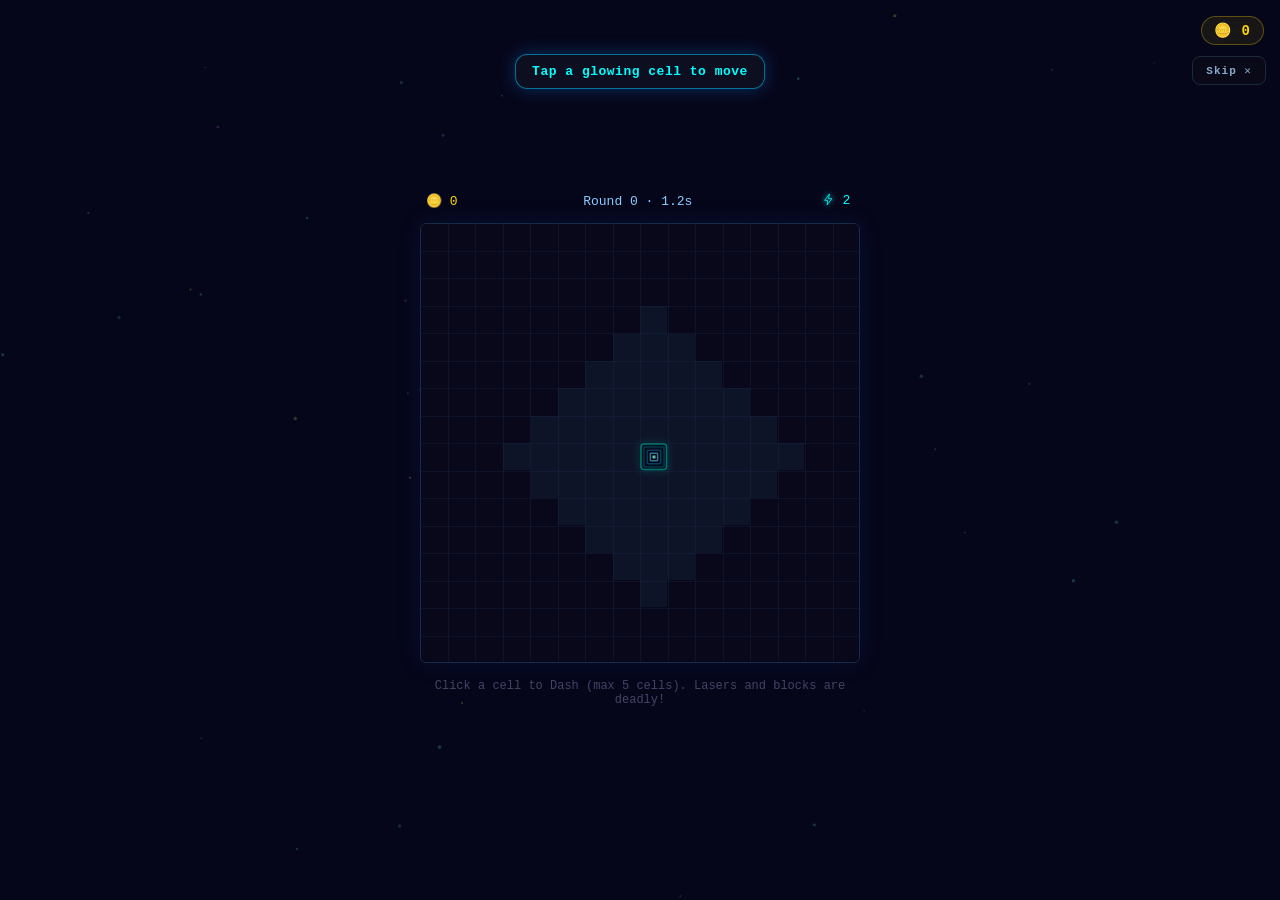
==== index.html @ 3a14911d "Merge pull request #2 from szymonrogalski098-collab/feat/ad-rewards Add rewarded ads and a random in" ====
<!DOCTYPE html>
<html lang="en">
<head>
<meta charset="UTF-8">
<meta name="viewport" content="width=device-width, initial-scale=1.0, user-scalable=no">
<title>Gridlock</title><!-- [1.9.1] renamed -->
<!-- [2.0-sdk] CrazyGames SDK. Loaded first and synchronously, as CrazyGames advises, so the
     loading clock starts as early as possible. Deliberately NOT async: window.CrazyGames must
     exist by the time js/sdk.js runs, or the SDK would be permanently skipped on CrazyGames
     itself. Off CrazyGames the file simply isn't there (or reports a disabled environment) and
     js/sdk.js falls back to standalone — see the environment gate there. -->
<script src="https://sdk.crazygames.com/crazygames-sdk-v3.js"></script>
<link rel="stylesheet" href="cube_master.css?v=2.0-ads">
</head>
<body>
<div id="intro-overlay"></div>
<canvas id="bg-canvas"></canvas>
<div id="menu-coins">🪙 0</div>
<!-- [2.0-capybara] Idle-menu easter egg — hidden by default, shown only by js/capybara.js
     while #screen-start is the active screen. Fixed + independent of screen-start's own
     stacking so it can be driven purely from JS regardless of which screen is on top. -->
<div id="capybara-egg" class="capybara-egg" style="display:none">
  <canvas id="capybara-sprite" class="capybara-sprite" width="18" height="10"></canvas>
  <div id="capybara-bubble" class="capybara-bubble"></div>
</div>

<!-- MAIN MENU --> <!-- [1.9.1] translated -->
<div id="screen-start" class="screen-base">
  <div id="menu-title">Gridlock<br></div>
  <div id="menu-sub">v1.0</div>

  <!-- CENTER: main game buttons --> <!-- [1.9.1] translated -->
  <div id="menu-center">
    <button class="menu-btn menu-btn-normal" id="btn-start" style="width:100%;">▶ NORMAL</button><!-- [1.9] -->
    <button class="menu-btn menu-btn-hard"   id="btn-hard"  style="width:100%;">
      🔥 HARD <span class="menu-btn-desc">1.6× faster · +3 🪙</span><!-- [1.9.1] updated multiplier -->
    </button>
    <button class="menu-btn menu-btn-modes" id="btn-modes" style="width:100%;"><svg class="ui-ico ui-ico-lead" viewBox="0 0 24 24"><!-- [2.0-deemoji] gamepad --><rect x="2.2" y="7.4" width="19.6" height="9.2" rx="4.6"/><line x1="7.4" y1="10.4" x2="7.4" y2="13.6"/><line x1="5.8" y1="12" x2="9" y2="12"/><circle cx="16.2" cy="11.2" r=".95"/><circle cx="18.4" cy="13.4" r=".95"/></svg>MODES</button><!-- [1.10] -->
    <button class="menu-btn menu-btn-tutorial" id="btn-tutorial" style="width:100%;"><svg class="ui-ico ui-ico-lead" viewBox="0 0 24 24"><!-- [2.0-deemoji] open book --><path d="M12 6.6C10.3 5.2 8.2 4.5 5.4 4.5H2.8v13.4h2.6c2.8 0 4.9.7 6.6 2.1"/><path d="M12 6.6c1.7-1.4 3.8-2.1 6.6-2.1h2.6v13.4h-2.6c-2.8 0-4.9.7-6.6 2.1"/><line x1="12" y1="6.6" x2="12" y2="20"/></svg>TUTORIAL</button>
    <button class="menu-btn" id="btn-world-switch" style="width:100%;display:none">✦ SWITCH WORLD</button><!-- [2.0-s1] -->
  </div>

  <!-- BOTTOM BAR: secondary navigation --> <!-- [1.9.1] translated -->
  <div id="menu-bar">
    <button class="menu-bar-btn" id="bar-missions">
      <span class="menu-bar-icon"><!-- [2.0-deemoji] clipboard -->
        <svg viewBox="0 0 24 24"><path d="M9 4.5H6.5A1.5 1.5 0 0 0 5 6v13.5A1.5 1.5 0 0 0 6.5 21h11a1.5 1.5 0 0 0 1.5-1.5V6a1.5 1.5 0 0 0-1.5-1.5H15"/><rect x="9" y="2.6" width="6" height="3.8" rx="1.2"/><line x1="8.5" y1="11" x2="15.5" y2="11"/><line x1="8.5" y1="14.5" x2="15.5" y2="14.5"/><line x1="8.5" y1="18" x2="13" y2="18"/></svg>
      </span>
      <span class="menu-bar-label">MISSIONS</span><!-- [1.9] -->
    </button>
    <button class="menu-bar-btn" id="bar-shop">
      <span class="menu-bar-icon"><!-- [2.0-deemoji] cart -->
        <svg viewBox="0 0 24 24"><path d="M2.6 3.4h2.6l2.4 11h9.8l2-7.4H6.2"/><circle cx="9.2" cy="19" r="1.5"/><circle cx="16.6" cy="19" r="1.5"/></svg>
      </span>
      <span class="menu-bar-label">SHOP</span><!-- [1.9] -->
    </button>
    <button class="menu-bar-btn" id="bar-stats">
      <span class="menu-bar-icon"><!-- [2.0-deemoji] bar chart -->
        <svg viewBox="0 0 24 24"><line x1="3.4" y1="20.4" x2="20.6" y2="20.4"/><line x1="7" y1="20.4" x2="7" y2="13"/><line x1="12" y1="20.4" x2="12" y2="7.5"/><line x1="17" y1="20.4" x2="17" y2="10.5"/></svg>
      </span>
      <span class="menu-bar-label">STATS</span><!-- [1.9] -->
    </button>
    <button class="menu-bar-btn" id="bar-tester">
      <span class="menu-bar-icon"><!-- [2.0-deemoji] gear -->
        <svg viewBox="0 0 24 24"><circle cx="12" cy="12" r="6.2"/><circle cx="12" cy="12" r="2.5"/><path d="M18.2 12h2.4M3.4 12h2.4M12 18.2v2.4M12 3.4v2.4M16.4 16.4l1.7 1.7M5.9 5.9l1.7 1.7M7.6 16.4l-1.7 1.7M18.1 5.9l-1.7 1.7"/></svg>
      </span>
      <span class="menu-bar-label">TESTER</span>
    </button>
    <button class="menu-bar-btn" id="bar-reset">
      <span class="menu-bar-icon"><!-- [2.0-deemoji] trash -->
        <svg viewBox="0 0 24 24"><line x1="3.6" y1="6.2" x2="20.4" y2="6.2"/><path d="M5.9 6.2h12.2l-.9 13a1.5 1.5 0 0 1-1.5 1.4H8.3a1.5 1.5 0 0 1-1.5-1.4Z"/><path d="M9.3 6.2V4.4a1.4 1.4 0 0 1 1.4-1.4h2.6a1.4 1.4 0 0 1 1.4 1.4v1.8"/><line x1="10.4" y1="10.2" x2="10.4" y2="16.8"/><line x1="13.6" y1="10.2" x2="13.6" y2="16.8"/></svg>
      </span>
      <span class="menu-bar-label">RESET</span>
    </button>
  </div>
</div>

<!-- PIN SCREEN --> <!-- [1.9.1] translated -->
<div id="screen-pin" class="screen-base">
  <div id="pin-title"><svg class="ui-ico ui-ico-lead" viewBox="0 0 24 24"><!-- [2.0-deemoji] padlock, same shape as the shop lock --><rect x="5" y="10.5" width="14" height="10" rx="2"/><path d="M8.2 10.5V7.8a3.8 3.8 0 0 1 7.6 0v2.7"/><circle cx="12" cy="15.5" r="1.3"/></svg>ACCESS CODE</div><!-- [1.9] -->
  <div id="pin-display">____</div>
  <div id="pin-pad">
    <button class="pin-btn" data-v="1">1</button>
    <button class="pin-btn" data-v="2">2</button>
    <button class="pin-btn" data-v="3">3</button>
    <button class="pin-btn" data-v="4">4</button>
    <button class="pin-btn" data-v="5">5</button>
    <button class="pin-btn" data-v="6">6</button>
    <button class="pin-btn" data-v="7">7</button>
    <button class="pin-btn" data-v="8">8</button>
    <button class="pin-btn" data-v="9">9</button>
    <button class="pin-btn pin-btn-del" id="pin-del">⌫</button>
    <button class="pin-btn" data-v="0">0</button>
    <button class="pin-btn pin-btn-ok" id="pin-ok">OK</button>
  </div>
  <div id="pin-error"></div>
  <button id="pin-back">← BACK</button><!-- [1.9] -->
</div>


<!-- STATISTICS SCREEN --> <!-- [1.9.1] translated -->
<div id="screen-stats" class="screen-base">
  <h2><svg class="ui-ico ui-ico-lead" viewBox="0 0 24 24"><!-- [2.0-deemoji] bar chart --><line x1="3.4" y1="20.4" x2="20.6" y2="20.4"/><line x1="7" y1="20.4" x2="7" y2="13"/><line x1="12" y1="20.4" x2="12" y2="7.5"/><line x1="17" y1="20.4" x2="17" y2="10.5"/></svg>STATISTICS</h2><!-- [1.9] -->
  <div id="stats-tabs"><!-- [2.0-s3] -->
    <button class="stats-tab active" id="stats-tab-w1">⚡ WORLD 1</button>
    <button class="stats-tab" id="stats-tab-w2">✦ WORLD 2</button>
  </div>
  <div id="stats-coins-row">
    <div class="stat-coins-lbl" id="st-coins-lbl">WALLET</div><!-- [1.9] -->
    <div class="stat-coins-val" id="st-coins">0 🪙</div>
  </div>
  <div id="stats-grid">
    <div class="stat-box">
      <div class="stat-val" id="st-best-time">0s</div>
      <div class="stat-lbl">BEST TIME</div><!-- [1.9] -->
    </div>
    <div class="stat-box">
      <div class="stat-val" id="st-best-round">0</div>
      <div class="stat-lbl">BEST ROUND</div><!-- [1.9] -->
    </div>
    <div class="stat-box">
      <div class="stat-val" id="st-games">0</div>
      <div class="stat-lbl">GAMES PLAYED</div><!-- [1.9] -->
    </div>
    <div class="stat-box">
      <div class="stat-val" id="st-skins">0</div>
      <div class="stat-lbl">SKINS</div><!-- [1.9] -->
    </div>
  </div>
  <div id="stats-grid-2"><!-- [1.9.2] -->
    <div class="stat-box">
      <div class="stat-val" id="st-lasers">0</div>
      <div class="stat-lbl" id="st-lasers-lbl">LASERS DODGED</div><!-- [2.0-s3] -->
    </div>
    <div class="stat-box">
      <div class="stat-val" id="st-time">0m</div>
      <div class="stat-lbl">TIME PLAYED</div>
    </div>
    <div class="stat-box">
      <div class="stat-val" id="st-coins-total">0</div>
      <div class="stat-lbl" id="st-coins-total-lbl">COINS EARNED</div><!-- [2.0-s3] -->
    </div>
    <div class="stat-box">
      <div class="stat-val" id="st-best-combo">—</div>
      <div class="stat-lbl">BEST COMBO</div>
    </div>
  </div>
  <button id="stats-close">← BACK TO MENU</button><!-- [1.9] -->
</div>

<!-- MISSIONS SCREEN --> <!-- [1.9.1] translated -->
<div id="screen-missions" class="screen-base">
  <div id="missions-header">
    <div id="missions-title"><svg class="ui-ico ui-ico-lead" viewBox="0 0 24 24"><!-- [2.0-deemoji] clipboard --><path d="M9 4.5H6.5A1.5 1.5 0 0 0 5 6v13.5A1.5 1.5 0 0 0 6.5 21h11a1.5 1.5 0 0 0 1.5-1.5V6a1.5 1.5 0 0 0-1.5-1.5H15"/><rect x="9" y="2.6" width="6" height="3.8" rx="1.2"/><line x1="8.5" y1="11" x2="15.5" y2="11"/><line x1="8.5" y1="14.5" x2="15.5" y2="14.5"/><line x1="8.5" y1="18" x2="13" y2="18"/></svg>MISSIONS</div><!-- [1.9] -->
    <div id="missions-week-badge">Normal Day</div><!-- [2.0-s4] daily -->
  </div>
  <div id="missions-timer">Loading...</div><!-- [1.9] -->
  <div id="missions-list"></div>
  <div id="missions-bonus-card">
    <div id="missions-bonus-title"><svg class="ui-ico ui-ico-lead" viewBox="0 0 24 24"><!-- [2.0-deemoji] trophy --><path d="M7.6 3.4h8.8v5.2a4.4 4.4 0 0 1-8.8 0Z"/><path d="M7.6 4.8H4.9v1.9a3.2 3.2 0 0 0 3 3.2"/><path d="M16.4 4.8h2.7v1.9a3.2 3.2 0 0 1-3 3.2"/><line x1="12" y1="13" x2="12" y2="17"/><path d="M8.6 20.6h6.8l-.7-3.6H9.3Z"/></svg>BONUS FOR ALL MISSIONS</div><!-- [1.9] -->
    <div id="missions-bonus-desc">Complete all 3 missions</div><!-- [1.9] -->
    <button id="missions-bonus-btn" disabled>CLAIM BONUS</button><!-- [1.9] -->
  </div>
  <button id="missions-close">← BACK TO MENU</button><!-- [1.9] -->
</div>

<!-- GAME MODES SCREEN --> <!-- [1.10] -->
<div id="screen-modes" class="screen-base">
  <div id="modes-header">
    <span id="modes-title">GAME MODES</span>
  </div>
  <div id="modes-list">
    <div class="mode-card" id="mode-card-timeattack">
      <div class="mode-card-icon"><!-- [2.0-w1fix] stopwatch -->
        <svg viewBox="0 0 24 24"><circle cx="12" cy="13.5" r="7.5"/><polyline points="12,9 12,13.5 15,15.5"/><line x1="9.5" y1="2.5" x2="14.5" y2="2.5"/><line x1="12" y1="2.5" x2="12" y2="6"/></svg>
      </div>
      <div class="mode-card-name">TIME ATTACK</div>
      <div class="mode-card-desc">60 seconds — score as many rounds as possible</div>
      <div class="mode-card-status"></div>
    </div>
    <div class="mode-card" id="mode-card-hardcore">
      <div class="mode-card-icon"><!-- [2.0-w1fix] cracked heart — one life -->
        <svg viewBox="0 0 24 24"><path d="M12 20.5 3.8 12.3a4.9 4.9 0 0 1 6.9-6.9l1.3 1.3 1.3-1.3a4.9 4.9 0 0 1 6.9 6.9Z"/><polyline points="12,6.7 10,12 13.5,13.2 11.4,20.1"/></svg>
      </div>
      <div class="mode-card-name">HARDCORE</div>
      <div class="mode-card-desc">One life per day — death locks you out till midnight</div>
      <div class="mode-card-status"></div>
    </div>
    <div class="mode-card" id="mode-card-daily">
      <div class="mode-card-icon"><!-- [2.0-w1fix] calendar -->
        <svg viewBox="0 0 24 24"><rect x="3.2" y="5" width="17.6" height="16" rx="2.5"/><line x1="3.2" y1="10" x2="20.8" y2="10"/><line x1="8" y1="2.6" x2="8" y2="6.4"/><line x1="16" y1="2.6" x2="16" y2="6.4"/><circle cx="12" cy="15.5" r="1.6"/></svg>
      </div>
      <div class="mode-card-name">DAILY</div>
      <div class="mode-card-desc">Today's fixed challenge — one attempt, shared by all</div>
      <div class="mode-card-status"></div>
    </div>
  </div>
  <button class="menu-btn" id="btn-modes-back" style="width:min(300px,88vw);margin-top:8px;">← BACK</button>
</div>

<!-- [2.0-s4h] old text tutorial removed — tutorial now runs live on #app -->

<!-- WORLD CHOICE --> <!-- [2.0-s1] -->
<div id="screen-world-choice" class="screen-base">
  <div id="wc-title">✦ VOID KING DEFEATED</div>
  <div id="wc-subtitle">You have torn a rift in the grid.</div>
  <div id="wc-options">
    <div class="wc-card" id="wc-world1">
      <div class="wc-card-icon">⚡</div>
      <div class="wc-card-name">CONTINUE</div>
      <div class="wc-card-desc">Keep playing in the neon grid — Round 61 awaits</div>
    </div>
    <div class="wc-card" id="wc-world2">
      <div class="wc-card-icon">✦</div>
      <div class="wc-card-name">ENTER THE VOID</div>
      <div class="wc-card-desc">Step into the cosmic world — new dangers, new rewards</div>
    </div>
  </div>
  <div id="wc-note">You can switch worlds from the main menu at any time.</div>
</div>

<!-- CUBEK 2.0 INTRO --> <!-- [2.0-s1] -->
<div id="screen-cubek2" class="screen-base">
  <div id="cubek2-face">✦</div>
  <div id="cubek2-bubble">
    <div id="cubek2-name">CUBEK 2.0</div>
    <div id="cubek2-text"></div>
  </div>
  <button id="cubek2-next">NEXT →</button>
</div>

<!-- RESET DIALOG --> <!-- [1.9.1] translated -->
<div id="reset-dialog" style="position:fixed;inset:0;width:100vw;height:100dvh;
  background:rgba(0,0,0,.85);z-index:100;display:flex;flex-direction:column;
  align-items:center;justify-content:center;gap:16px;
  visibility:hidden;pointer-events:none;">
  <div style="font-size:16px;color:#ff4444;letter-spacing:2px;"><svg class="ui-ico ui-ico-lead" viewBox="0 0 24 24"><!-- [2.0-deemoji] trash --><line x1="3.6" y1="6.2" x2="20.4" y2="6.2"/><path d="M5.9 6.2h12.2l-.9 13a1.5 1.5 0 0 1-1.5 1.4H8.3a1.5 1.5 0 0 1-1.5-1.4Z"/><path d="M9.3 6.2V4.4a1.4 1.4 0 0 1 1.4-1.4h2.6a1.4 1.4 0 0 1 1.4 1.4v1.8"/><line x1="10.4" y1="10.2" x2="10.4" y2="16.8"/><line x1="13.6" y1="10.2" x2="13.6" y2="16.8"/></svg>RESET DATA</div><!-- [1.9] -->
  <div style="font-size:13px;color:#88aacc;text-align:center;max-width:260px;line-height:1.6;">
    Delete all coins, skins and statistics?<br>This cannot be undone.<!-- [1.9] -->
  </div>
  <div style="display:flex;gap:12px;">
    <button id="reset-confirm" style="background:#f44;color:#fff;border:none;
      padding:12px 28px;font-family:monospace;font-size:14px;font-weight:bold;
      border-radius:8px;cursor:pointer;">YES, DELETE</button><!-- [1.9] -->
    <button id="reset-cancel" style="background:#0f0f22;color:#88aacc;
      border:1.5px solid #334;padding:12px 28px;font-family:monospace;
      font-size:14px;border-radius:8px;cursor:pointer;">CANCEL</button><!-- [1.9] -->
  </div>
</div>

<!-- GAME --> <!-- [1.9.1] translated -->
<div id="app" class="screen-base">
  <div id="hud">
    <div id="hud-coins">🪙 0</div>
    <div id="hud-info">Round 0 · 0.0s</div><!-- [1.9] -->
    <!-- [2.0-deemoji] HUD icons are static SVG + a value span, so the 100ms HUD tick only
         writes text and never re-parses markup. stroke:currentColor makes each icon follow
         its element's state colour (.urgent, .bh-ready, .bh-cooldown, body.world2). -->
    <div id="hud-dash"><svg class="hud-ico" viewBox="0 0 24 24"><!-- bolt --><path d="M13.4 2.2 4.8 13.6h5.6l-.8 8.2 8.6-11.4h-5.6Z"/></svg> <span id="hud-dash-val">–</span></div>
    <div id="hud-blackhole" style="display:none"><svg class="hud-ico" viewBox="0 0 24 24"><!-- singularity --><ellipse cx="12" cy="12" rx="9.6" ry="4.4"/><circle cx="12" cy="12" r="2.9"/></svg> <span id="hud-blackhole-val"></span></div><!-- [2.0-s2] -->
    <div id="hud-timer" style="display:none"><svg class="hud-ico" viewBox="0 0 24 24"><!-- stopwatch --><circle cx="12" cy="13.5" r="7.5"/><polyline points="12,9 12,13.5 15,15.5"/><line x1="9.5" y1="2.5" x2="14.5" y2="2.5"/><line x1="12" y1="2.5" x2="12" y2="6"/></svg> <span id="hud-timer-val"></span></div><!-- [1.10] -->
    <div id="hud-combo" style="display:none"><svg class="hud-ico" viewBox="0 0 24 24"><!-- flame --><path d="M12 21.4c3.5 0 6-2.4 6-5.6 0-4.4-4.3-6-4.3-9.6 0-1.3.5-2.4 1.1-3.2-4 .9-7.3 4.3-7.3 8.6 0 1.7.7 3 .7 4.1 0 1-.7 1.7-1.5 1.7 0 2.3 2.3 4 5.3 4Z"/></svg> <span id="hud-combo-val"></span></div><!-- [1.9.2] -->
    <div id="hud-gridlock" style="display:none"><svg class="hud-ico" viewBox="0 0 24 24"><!-- bolt --><path d="M13.4 2.2 4.8 13.6h5.6l-.8 8.2 8.6-11.4h-5.6Z"/></svg> <span id="hud-gridlock-val"></span></div><!-- [1.12] -->
    <div id="hud-fps"></div>
    <button id="hud-pause-btn" aria-label="Pause"><!-- [2.0-pause] same entry point as Escape -->
      <svg class="hud-ico" viewBox="0 0 24 24"><rect x="6" y="4" width="4" height="16"/><rect x="14" y="4" width="4" height="16"/></svg>
    </button>
  </div>
  <div id="board-wrap">
    <div id="board"></div>
    <canvas id="anim-canvas"></canvas>
    <div id="board-tear"><!-- [2.0-s3.4] Grid Glitch lightning bolt overlay -->
      <svg id="bolt-svg" viewBox="0 0 100 100" preserveAspectRatio="none">
        <polyline id="bolt-line" vector-effect="non-scaling-stroke"></polyline>
      </svg>
    </div>
  </div>
  <div id="msg">Click a cell to Dash (max 5 cells). Lasers and blocks are deadly!</div><!-- [1.9] -->
  <div id="combo-flash"></div><!-- [1.9.2] -->
  <div id="round-mod-banner"></div><!-- [2.0-s3] -->
  <div id="tut-coach" style="display:none"></div><!-- [2.0-s4h] one-line coachmark bubble -->
  <button id="tut-skip" style="display:none">Skip ✕</button><!-- [2.0-s4h] corner skip, whole tutorial -->
</div>

<!-- [1.10.1] Tester FAB -->
<div id="tester-fab" style="display:none">
  <button id="tester-fab-btn">⚙</button>
  <div id="tester-fab-menu" class="fab-hidden"></div>
  <div id="fab-feedback" style="display:none;position:absolute;bottom:56px;right:0;
    background:rgba(0,200,255,0.15);border:1px solid #0cf;border-radius:8px;
    padding:6px 14px;color:#0cf;font-size:12px;letter-spacing:1px;
    white-space:nowrap;pointer-events:none;z-index:1;"></div>
</div>

<!-- [2.0-pause] PAUSE OVERLAY — same skeleton as #death-overlay, but visually distinct so the
     two states never read alike: lighter scrim, calm cyan title, no flicker animation. -->
<div id="pause-overlay">
  <div id="pause-title">PAUSED</div>
  <div style="display:flex;gap:10px;margin-top:16px;">
    <button class="btn-glass" id="pause-resume-btn" style="font-size:13px;padding:12px 20px;">▶ RESUME</button>
    <button class="btn-glass" id="pause-menu-btn" style="font-size:13px;padding:12px 20px;background:rgba(100,100,150,.15);color:#88aacc;box-shadow:none;border:1.5px solid #334;">☰ MENU</button>
  </div>
</div>

<!-- DEATH OVERLAY -->
<div id="death-overlay">
  <div id="death-title">GAME OVER</div>
  <div id="death-stats"></div>
  <!-- [2.0-ads] Rewarded offers, on their own row ABOVE the real actions so they never read as the
       primary path out of this screen. Static elements, not part of the #death-stats innerHTML
       rebuild, so their .onclick survives between deaths. js/ads-rewards.js shows them; with no
       CrazyGames SDK they stay hidden forever. -->
  <div style="display:flex;flex-direction:column;gap:8px;margin-top:4px;align-items:center;">
    <button class="btn-glass" id="death-revive-btn" style="display:none;font-size:12px;padding:10px 16px;background:linear-gradient(135deg,#00dd88,#00aa55);color:#000;">▶ WATCH AD TO CONTINUE</button>
    <button class="btn-glass" id="death-ad-btn" style="display:none;font-size:12px;padding:10px 16px;background:linear-gradient(135deg,#ffd700,#ff8800);color:#000;">▶ WATCH AD FOR 2× COINS</button>
  </div>
  <div style="display:flex;gap:10px;margin-top:4px;">
    <button class="btn-glass" id="btn-retry" style="font-size:13px;padding:12px 20px;">↺ PLAY AGAIN</button><!-- [1.9] -->
    <button class="btn-glass" id="btn-to-menu" style="font-size:13px;padding:12px 20px;background:rgba(100,100,150,.15);color:#88aacc;box-shadow:none;border:1.5px solid #334;">☰ MENU</button>
  </div>
</div>

<!-- SHOP --> <!-- [1.9.1] translated -->
<div id="shop">
  <div id="shop-header">
    <h2>SHOP</h2><!-- [1.9] -->
    <div id="shop-bal">🪙 0</div>
  </div>
  <!-- [1.9] Shop tabs -->
  <div id="shop-tabs">
    <button class="shop-tab active" id="shop-tab-cube">CUBE</button>
    <button class="shop-tab" id="shop-tab-bl">BOARD &amp; LASERS</button>
  </div>
  <div id="shop-grid"></div>
  <!-- [1.9] Board & Laser tab content -->
  <div id="shop-grid-bl" style="display:none;"></div>
  <button id="shop-close">← Back</button><!-- [1.9] -->
</div>

<!-- VOID SHOP (World 2 loot box) --> <!-- [2.0-s5c] -->
<div id="void-shop">
  <div id="void-shop-header">
    <h2>VOID SHOP</h2>
    <div id="void-bal">✦ 0</div>
  </div>
  <div id="void-opener"></div>
  <div id="void-collection"></div>
  <button id="void-shop-close">← Back</button>
</div>
<!-- VOID reveal modal (reel + item reveal) --> <!-- [2.0-s5c] -->
<div id="void-reveal">
  <div id="void-reel-viewport">
    <div id="void-reel-strip"></div>
    <div id="void-reel-pointer"></div>
  </div>
  <div id="void-reveal-card"></div>
  <button id="void-reveal-ok">CONTINUE</button>
</div>

<!-- [MODULE] LOAD ORDER IS SIGNIFICANT. These are plain scripts sharing one global
     scope (no build step - GitHub Pages serves this as-is), so any binding must be
     declared before top-level code that runs at load time uses it. Hence:
     constants -> state -> dom -> everything else -> main last.
     main.js holds all the event wiring and the bootstrap, so it must stay last. -->
<script src="js/constants.js?v=2.0-ads"></script>
<script src="js/state.js?v=2.0-ads"></script>
<script src="js/dom.js?v=2.0-ads"></script>
<script src="js/persistence.js?v=2.0-ads"></script>
<script src="js/skins.js?v=2.0-ads"></script>
<script src="js/sound.js?v=2.0-ads"></script>
<script src="js/board-render.js?v=2.0-ads"></script>
<script src="js/hazards.js?v=2.0-ads"></script>
<script src="js/rounds.js?v=2.0-ads"></script>
<script src="js/bosses.js?v=2.0-ads"></script>
<script src="js/world2.js?v=2.0-ads"></script>
<script src="js/tester.js?v=2.0-ads"></script>
<script src="js/screens.js?v=2.0-ads"></script>
<script src="js/shop.js?v=2.0-ads"></script>
<script src="js/lootbox.js?v=2.0-ads"></script>
<script src="js/missions.js?v=2.0-ads"></script>
<script src="js/tutorial.js?v=2.0-ads"></script>
<script src="js/capybara.js?v=2.0-ads"></script>
<script src="js/sdk.js?v=2.0-ads"></script><!-- [2.0-sdk] after sound.js (audioCtx) and tester.js (fabPause/ResumeGame) -->
<script src="js/pause.js?v=2.0-ads"></script><!-- [2.0-pause] after tester.js, screens.js and sdk.js -->
<script src="js/ads-rewards.js?v=2.0-ads"></script><!-- [2.0-ads] after sdk.js (ad helpers) and lootbox.js (_resolveBoxOpen) -->
<script src="js/main.js?v=2.0-ads"></script>
</body>
</html>
---- cube_master.css ----
/* ═══════════════════════════════════════════════
   GRIDLOCK — Stylesheet
═══════════════════════════════════════════════ */ /* [1.9.1] renamed */

/* ═══════════════════════════════════════════════
   GRIDLOCK v1.9.1 — Premium Neon UI
   ═══════════════════════════════════════════════ */ /* [1.9.1] renamed */

* { margin:0; padding:0; box-sizing:border-box; -webkit-tap-highlight-color:transparent; }
html,body { height:100%; width:100%; overflow:hidden; overscroll-behavior:none;
  background:#06061a; color:#e0f4ff; font-family:'Courier New',monospace; position:fixed; }

/* ── LINE-ART ICONS ── */ /* [2.0-deemoji] replaces the emoji that used to sit in these slots
   stroke:currentColor is the whole trick — each icon inherits its context's colour, so every
   existing state rule (#pin-title green, #missions-title gold, .urgent red, bh-ready purple,
   body.world2 purple) themes the icons for free, with no per-icon colour rules. */
.ui-ico { width:1em; height:1em; display:inline-block; vertical-align:-.12em; overflow:visible;
  fill:none; stroke:currentColor; stroke-width:1.5; stroke-linecap:round; stroke-linejoin:round;
  filter:drop-shadow(0 0 4px currentColor); }
.menu-bar-icon svg, .hud-ico { fill:none; stroke:currentColor; stroke-width:1.5;
  stroke-linecap:round; stroke-linejoin:round; overflow:visible; }
.menu-bar-icon svg { filter:drop-shadow(0 0 5px currentColor); }
.hud-ico { width:13px; height:13px; display:inline-block; vertical-align:-.15em;
  filter:drop-shadow(0 0 3px currentColor); }
.ui-ico-lead { margin-right:.42em; } /* icon leading a text label */

/* ── BACKGROUND PARTICLES ── */ /* [1.9.1] translated */
#bg-canvas { position:fixed; inset:0; z-index:0; pointer-events:none; opacity:.55; }

/* ── SCREEN BASE ── */
.screen-base { position:fixed; inset:0; width:100vw; height:100dvh;
  display:flex; flex-direction:column; align-items:center;
  visibility:hidden; pointer-events:none; opacity:0; transition:opacity .15s ease; } /* [1.9.3] */

/* ── MAIN MENU ── */ /* [1.9.1] translated */
#screen-start { justify-content:center; gap:0; z-index:50; background:transparent; }
#menu-bg-glow { position:absolute; top:20%; left:50%; transform:translateX(-50%);
  width:260px; height:160px; border-radius:50%;
  background:radial-gradient(ellipse,rgba(0,220,255,.08) 0%,transparent 70%);
  pointer-events:none; filter:blur(20px); }

/* LOGO */
#menu-logo-wrap { position:relative; margin-bottom:8px; text-align:center; }
#menu-title { font-size:48px; letter-spacing:10px; color:#0ff; display:block;
  text-shadow:0 0 10px #0ff, 0 0 30px #0af, 0 0 60px #08f; /* [1.9.1] fix invalid hex */
  animation:logo-float 3.5s ease-in-out infinite, logo-pulse 4s ease-in-out infinite; }
#menu-sub { font-size:10px; color:#1e3a4a; letter-spacing:4px; margin-bottom:30px;
  text-align:center; }
@keyframes logo-float {
  0%,100% { transform:translateY(0); }
  50%      { transform:translateY(-6px); }
}
@keyframes logo-pulse {
  0%,80%,100% { text-shadow:0 0 10px #0ff, 0 0 30px #0af, 0 0 60px #08f; } /* [1.9.1] fix invalid hex */
  88%          { text-shadow:0 0 20px #fff, 0 0 50px #0ff, 0 0 90px #0af, 0 0 120px #08f; }
}

/* MENU HUB — Option C */ /* [1.9.1] translated */
#screen-start { justify-content:center; gap:0; z-index:50; background:transparent; }

/* Center — main game buttons */ /* [1.9.1] translated */
#menu-center { display:flex; flex-direction:column; align-items:center;
  gap:12px; width:min(300px,88vw); z-index:1; margin-bottom:32px; }

.menu-btn-normal { font-size:18px; padding:18px 0;
  background:linear-gradient(135deg,#00d4ff,#0077ff); color:#000;
  box-shadow:0 0 24px rgba(0,180,255,.5), inset 0 1px 0 rgba(255,255,255,.2); }
.menu-btn-normal:hover { box-shadow:0 0 36px rgba(0,200,255,.75); }

.menu-btn-hard { font-size:16px; padding:15px 0;
  background:linear-gradient(135deg,#ff4400,#ff0080); color:#fff;
  box-shadow:0 0 20px rgba(255,60,0,.45), inset 0 1px 0 rgba(255,255,255,.15); }
.menu-btn-hard:hover { box-shadow:0 0 32px rgba(255,80,0,.7); }

.menu-btn-tutorial { font-size:13px; padding:11px 0;
  background:rgba(0,255,150,.06); color:#0fa;
  border:1.5px solid rgba(0,255,150,.4); }
.menu-btn-tutorial:hover { box-shadow:0 0 16px rgba(0,255,150,.3); border-color:#0fa; }

.menu-btn-modes { font-size:14px; padding:13px 0; /* [1.10] */
  background:rgba(170,0,255,.08); color:#cc44ff;
  border:1.5px solid rgba(170,0,255,.4); }
.menu-btn-modes:hover { box-shadow:0 0 18px rgba(170,0,255,.35); border-color:#cc44ff; }

/* Bottom icon bar */ /* [1.9.1] translated */
#menu-bar { display:flex; align-items:center; justify-content:center;
  gap:8px; width:min(360px,94vw); z-index:1; flex-wrap:wrap; }

.menu-bar-btn { display:flex; flex-direction:column; align-items:center; gap:4px;
  background:rgba(255,255,255,.04); border:1.5px solid rgba(255,255,255,.08);
  border-radius:14px; padding:10px 0; cursor:pointer; flex:1; min-width:56px;
  font-family:inherit; transition:transform .15s, background .15s, border-color .15s;
  -webkit-tap-highlight-color:transparent; }
.menu-bar-btn:hover  { transform:scale(1.08); background:rgba(255,255,255,.08); }
.menu-bar-btn:active { transform:scale(.94); }
.menu-bar-icon { font-size:22px; line-height:0; } /* [2.0-deemoji] line-height:0 — SVG sets its own box */
.menu-bar-icon svg { width:22px; height:22px; display:block; } /* [2.0-deemoji] see .ui-ico for fill/stroke */
.menu-bar-label { font-size:9px; letter-spacing:1px; color:#446;
  font-family:monospace; text-transform:uppercase; }

/* Bar colors */ /* [1.9.1] translated */
/* [2.0-deemoji] .menu-bar-icon carries the accent hue; the SVG inside strokes with currentColor */
#bar-missions  { border-color:rgba(255,215,0,.25); }
#bar-missions  .menu-bar-label { color:#664; }
#bar-missions  .menu-bar-icon  { color:#ffd700; }
#bar-missions.lucky    { border-color:#ffd700; animation:lucky-shimmer 1.6s infinite; }
#bar-missions.luckiest { animation:rainbow-border 1.8s linear infinite; }
#bar-shop      { border-color:rgba(0,200,255,.2); }
#bar-shop      .menu-bar-label { color:#246; }
#bar-shop      .menu-bar-icon  { color:#0cf; }
#bar-stats     { border-color:rgba(255,215,0,.15); }
#bar-stats     .menu-bar-label { color:#443; }
#bar-stats     .menu-bar-icon  { color:#ffd700; }
#bar-tester    { border-color:rgba(0,255,0,.12); }
#bar-tester    .menu-bar-label { color:#242; }
#bar-tester    .menu-bar-icon  { color:#0f0; }
#bar-tester.active { border-color:#0f0; box-shadow:0 0 8px rgba(0,255,0,.2); }
#bar-reset     { border-color:rgba(255,50,50,.2); }
#bar-reset     .menu-bar-label { color:#422; }
#bar-reset     .menu-bar-icon  { color:#ff4444; }

/* MENU BUTTONS */ /* [1.9.1] translated */
.menu-btn {
  width:100%; padding:15.4px 0; border:none; border-radius:14px; cursor:pointer;
  font-family:inherit; font-size:15px; font-weight:bold; letter-spacing:2px;
  display:flex; align-items:center; justify-content:center; gap:10px;
  position:relative; overflow:hidden;
  transition:transform .18s cubic-bezier(.34,1.56,.64,1), box-shadow .18s ease,
             filter .18s ease;
  will-change:transform;
  -webkit-tap-highlight-color:transparent;
}
.menu-btn::after {
  content:''; position:absolute; inset:0;
  background:linear-gradient(105deg, transparent 40%, rgba(255,255,255,.12) 50%, transparent 60%);
  transform:translateX(-100%);
  transition:transform .5s ease;
}
.menu-btn:hover::after, .menu-btn:active::after { transform:translateX(100%); }
.menu-btn:hover  { transform:scale(1.05); box-shadow:0 0 22px rgba(0,200,255,.4); } /* [1.9.3] */
.menu-btn:active { transform:scale(.97); }

.menu-btn-normal {
  background:linear-gradient(135deg,#00d4ff,#0077ff);
  color:#000; box-shadow:0 0 18px rgba(0,180,255,.45), inset 0 1px 0 rgba(255,255,255,.2);
}
.menu-btn-normal:hover { box-shadow:0 0 30px rgba(0,200,255,.7), inset 0 1px 0 rgba(255,255,255,.25); }

.menu-btn-hard {
  background:linear-gradient(135deg,#ff4400,#ff0080);
  color:#fff; box-shadow:0 0 18px rgba(255,60,0,.4), inset 0 1px 0 rgba(255,255,255,.15);
}
.menu-btn-hard:hover { box-shadow:0 0 30px rgba(255,80,0,.7), inset 0 1px 0 rgba(255,255,255,.2); }

.menu-btn-shop {
  background:rgba(0,200,255,.06); color:#0cf;
  border:1.5px solid rgba(0,200,255,.55);
  backdrop-filter:blur(6px); -webkit-backdrop-filter:blur(6px);
  box-shadow:0 0 12px rgba(0,200,255,.12), inset 0 1px 0 rgba(0,200,255,.1);
}
.menu-btn-shop:hover { box-shadow:0 0 22px rgba(0,200,255,.4); border-color:#0cf; }

.menu-btn-missions {
  background:rgba(255,215,0,.06); color:#ffd700;
  border:1.5px solid rgba(255,215,0,.55);
  backdrop-filter:blur(6px); -webkit-backdrop-filter:blur(6px);
  box-shadow:0 0 12px rgba(255,215,0,.12), inset 0 1px 0 rgba(255,215,0,.08);
}
.menu-btn-missions:hover { box-shadow:0 0 22px rgba(255,215,0,.4); border-color:#ffd700; }
.menu-btn-missions.lucky {
  animation:lucky-shimmer 1.6s ease-in-out infinite;
  border-color:#ffd700;
}
.menu-btn-missions.luckiest {
  animation:rainbow-border 1.8s linear infinite;
}
@keyframes lucky-shimmer {
  0%,100% { box-shadow:0 0 12px #ffd700, 0 0 24px #ffd70055; }
  50%      { box-shadow:0 0 22px #ffd700, 0 0 44px #ffd70088, 0 0 60px #ff880033; }
}
@keyframes rainbow-border {
  0%  { box-shadow:0 0 14px #f00;    border-color:#f00;    }
  17% { box-shadow:0 0 14px #ff8800; border-color:#ff8800; }
  33% { box-shadow:0 0 14px #ffff00; border-color:#ffff00; }
  50% { box-shadow:0 0 14px #00ff88; border-color:#00ff88; }
  67% { box-shadow:0 0 14px #0088ff; border-color:#0088ff; }
  83% { box-shadow:0 0 14px #9900ff; border-color:#9900ff; }
  100%{ box-shadow:0 0 14px #f00;    border-color:#f00;    }
}

.menu-btn-stats {
  background:rgba(255,215,0,.04); color:#ffd700;
  border:1.5px solid rgba(255,215,0,.3);
  backdrop-filter:blur(6px); -webkit-backdrop-filter:blur(6px);
}
.menu-btn-stats:hover { box-shadow:0 0 18px rgba(255,215,0,.3); }

.menu-btn-tester {
  background:rgba(0,255,0,.03); color:#2a4a2a;
  border:1.5px solid #1a2a1a; font-size:11px;
}
.menu-btn-tester.active { color:#0f0; border-color:#0f0; box-shadow:0 0 10px rgba(0,255,0,.2); }

.menu-btn-reset {
  background:rgba(255,50,50,.04); color:#f44;
  border:1.5px solid rgba(255,50,50,.35); font-size:13px;
}
.menu-btn-reset:hover { box-shadow:0 0 16px rgba(255,50,50,.3); }

.menu-btn-desc { font-size:9px; opacity:.65; letter-spacing:0; font-weight:normal; }

/* COINS COUNTER (fixed in menu) */ /* [1.9.1] translated */
#menu-coins { position:fixed; top:16px; right:16px; z-index:60;
  font-size:14px; color:#ffd700; font-weight:bold; letter-spacing:1px;
  background:rgba(255,215,0,.08); border:1px solid rgba(255,215,0,.3);
  padding:5px 12px; border-radius:20px; backdrop-filter:blur(8px);
  transition:transform .2s; }
#menu-coins.bump { animation:coin-bump .3s ease; }

/* [2.0-capybara] Idle-menu easter egg. Container is pointer-events:none so it can
   never block a real menu button; only .capybara-bubble (the clickable part) opts
   back in. z-index sits above menu-coins (60) but far below the tester FAB (9999),
   since the two never need to fight — the FAB is bottom-right, this is top-left. */
.capybara-egg { position:fixed; top:14px; left:14px; z-index:200;
  pointer-events:none; opacity:0; visibility:hidden;
  display:flex; align-items:flex-start;
  transition:opacity .22s ease, visibility 0s linear .22s; }
.capybara-egg.show { opacity:1; visibility:visible; transition:opacity .22s ease; }
.capybara-sprite { width:54px; height:30px; image-rendering:pixelated;
  filter:drop-shadow(0 2px 5px rgba(0,0,0,.5)); flex-shrink:0; }
.capybara-egg.show .capybara-sprite { animation:capy-pop .38s cubic-bezier(.34,1.56,.64,1) both; }
@keyframes capy-pop {
  0%   { transform:rotate(70deg) scale(.25) translate(-10px,6px); opacity:0; }
  60%  { transform:rotate(70deg) scale(1.1)  translate(0,0);      opacity:1; }
  100% { transform:rotate(70deg) scale(1)    translate(0,0);      opacity:1; }
}
.capybara-bubble { pointer-events:auto; cursor:pointer; position:relative;
  margin:0 0 0 8px; max-width:160px; align-self:center;
  background:rgba(15,15,34,.92); border:1.5px solid rgba(0,200,255,.5);
  border-radius:12px; padding:8px 12px; color:#cdeeff; font-family:inherit;
  font-size:11px; line-height:1.4; letter-spacing:.2px;
  box-shadow:0 0 14px rgba(0,180,255,.2); backdrop-filter:blur(4px);
  transition:transform .12s, border-color .12s; }
.capybara-bubble:hover  { transform:scale(1.04); border-color:#0cf; }
.capybara-bubble:active { transform:scale(.97); }
.capybara-bubble::before, .capybara-bubble::after { content:''; position:absolute;
  top:12px; border:7px solid transparent; }
.capybara-bubble::after  { left:-14px; border-right-color:rgba(0,200,255,.5); }
.capybara-bubble::before { left:-11px; border-right-color:rgba(15,15,34,.92); z-index:1; }
body.world2 .capybara-bubble { background:rgba(20,8,40,.92); border-color:rgba(204,136,255,.55); color:#e8d4ff; }
body.world2 .capybara-bubble:hover { border-color:#cc88ff; }
body.world2 .capybara-bubble::after  { border-right-color:rgba(204,136,255,.55); }
body.world2 .capybara-bubble::before { border-right-color:rgba(20,8,40,.92); }

@keyframes coin-bump {
  0%  { transform:scale(1); }
  50% { transform:scale(1.25); color:#fff; }
  100%{ transform:scale(1); }
}
.hud-bump { animation:coin-bump .3s ease; } /* [1.9.3] */
@keyframes combo-pop { /* [1.9.3] */
  0%   { transform:scale(1); }
  45%  { transform:scale(1.22); filter:brightness(1.5); }
  100% { transform:scale(1); filter:none; } }
.combo-pop { animation:combo-pop .25s ease; } /* [1.9.3] */

/* ── FLOATING COINS EFFECT ── */
.float-coin {
  position:fixed; pointer-events:none; z-index:200;
  font-size:18px; animation:float-up .9s ease-out forwards;
}
@keyframes float-up {
  0%   { opacity:1; transform:translateY(0) scale(1); }
  100% { opacity:0; transform:translateY(-70px) scale(.5); }
}
/* [2.0-ads] Ad-reward payout. Deliberately not .float-coin: it sits centre-screen over the death
   overlay (hence the higher z-index), rises slower and burns hotter, so an ad bonus never reads
   as an ordinary round payout drifting up from the menu counter. */
.ad-reward-float {
  position:fixed; left:50%; top:40%; pointer-events:none; z-index:220;
  font-family:monospace; font-size:22px; font-weight:bold;
  color:#ffd700; text-shadow:0 0 14px #ff8800, 0 0 30px #ff440066;
  animation:ad-reward-rise 1.4s cubic-bezier(.2,.8,.3,1) forwards;
}
@keyframes ad-reward-rise {
  0%   { opacity:0; transform:translate(-50%,10px) scale(.7); }
  18%  { opacity:1; transform:translate(-50%,0) scale(1.15); }
  32%  { transform:translate(-50%,-6px) scale(1); }
  100% { opacity:0; transform:translate(-50%,-90px) scale(.8); }
}
/* [2.0-ads] .de-ad carries .de-bonus too, so the ad row inherits the bonus-row styling in both
   worlds. The class exists as a hook, not as an override — a colour of its own here would fight
   body.world2's palette. */
#combo-flash { /* [1.9.2] */
  position:fixed; top:35%; left:50%; transform:translate(-50%,-50%);
  font-size:16px; font-weight:bold; color:#ff6600;
  text-shadow:0 0 12px #ff4400, 0 0 28px #ff220044;
  pointer-events:none; z-index:150; display:none; letter-spacing:2px;
  transition:opacity 0.4s ease-out; }

/* [2.0-s3] Round Randomizer banner */
#round-mod-banner { position:fixed; top:42%; left:50%; transform:translate(-50%,-50%) scale(.8);
  text-align:center; pointer-events:none; z-index:160; opacity:0; }
#round-mod-banner.show { animation:rmb-pop 1.2s ease-out forwards; }
@keyframes rmb-pop {
  0%   { opacity:0; transform:translate(-50%,-50%) scale(.6); }
  15%  { opacity:1; transform:translate(-50%,-50%) scale(1.08); }
  30%  { transform:translate(-50%,-50%) scale(1); }
  80%  { opacity:1; }
  100% { opacity:0; transform:translate(-50%,-50%) scale(1); }
}
.rmb-name { font-size:24px; font-weight:bold; letter-spacing:3px; color:#ffd700;
  text-shadow:0 0 14px #ff9900, 0 0 30px #ff660066; }
.rmb-hint { font-size:12px; letter-spacing:2px; color:#0cf; margin-top:4px; }
/* World 2 cosmic styling for the banner */
body.world2 .rmb-name { color:#ffd700; text-shadow:0 0 14px #cc88ff, 0 0 30px #9b59b688; }
body.world2 .rmb-hint { color:#cc88ff; }
/* Brief board glow when a modifier starts */
#board-wrap.mod-flash #board { box-shadow:0 0 30px rgba(255,200,60,.55), inset 0 0 18px rgba(255,180,40,.3); }
body.world2 #board-wrap.mod-flash #board { box-shadow:0 0 30px rgba(155,89,182,.6), inset 0 0 18px rgba(204,136,255,.35); }
/* [2.0-s3.4] GRID GLITCH — jagged lightning bolt: displaced tinted halves + bright SVG seam */
#board-tear { position:absolute; inset:0; pointer-events:none; z-index:6; display:none; border-radius:6px; overflow:hidden; }
#board-wrap.board-tear #board-tear { display:block; }
#board-wrap.board-tear #board-tear::before,
#board-wrap.board-tear #board-tear::after {
  content:''; position:absolute; inset:-2px; }
#board-wrap.board-tear #board-tear::before { /* side A — offset −, no fill (only the bolt seam shows) */
  clip-path:var(--tear-a);
  transform:translate(calc(var(--tear-ox) * -1), calc(var(--tear-oy) * -1));
  background:transparent;
  filter:drop-shadow(0 0 3px rgba(140,240,255,.9)); }   /* glow traces the jagged cut */
#board-wrap.board-tear #board-tear::after { /* side B — offset + */
  clip-path:var(--tear-b);
  transform:translate(var(--tear-ox), var(--tear-oy));
  background:transparent;
  filter:drop-shadow(0 0 3px rgba(255,150,255,.9)); }
/* bright cyan+magenta bolt traced over the seam at any angle (static SVG, no per-frame cost) */
#bolt-svg { position:absolute; inset:0; width:100%; height:100%; pointer-events:none; opacity:0; }
#board-wrap.board-tear #bolt-svg { opacity:1; animation:bolt-flicker .9s steps(4) infinite; }
#bolt-line { fill:none; stroke:#dffcff; stroke-width:2; stroke-linejoin:round; stroke-linecap:round;
  filter:drop-shadow(0 0 4px rgba(0,225,255,.95)) drop-shadow(0 0 7px rgba(255,60,220,.9)); }
@keyframes bolt-flicker { 0%,100% { opacity:1; } 50% { opacity:.78; } } /* subtle live crackle (opacity only) */
/* strong one-shot strike shake on activation, settling fast (transform translate only) */
#board-wrap.bolt-strike { animation:bolt-strike .45s ease-out both; }
@keyframes bolt-strike {
  0%  { transform:translate(0,0); }
  10% { transform:translate(-7px,5px); }
  22% { transform:translate(6px,-5px); }
  35% { transform:translate(-5px,-4px); }
  48% { transform:translate(4px,4px); }
  62% { transform:translate(-3px,2px); }
  76% { transform:translate(2px,-2px); }
  88% { transform:translate(-1px,1px); }
  100%{ transform:translate(0,0); } }

/* ── SCREEN TRANSITIONS ── */ /* [1.9.1] translated */
/* Each screen inherits .screen-base */

/* ── MISSIONS SCREEN ── */ /* [1.9.1] translated */
#screen-missions { z-index:50; overflow-y:auto; padding:20px 14px 20px; gap:0;
  background:radial-gradient(ellipse at top, #0a0a1e 0%, #06061a 60%); }
#missions-header { width:100%; max-width:420px; display:flex; align-items:center;
  justify-content:space-between; margin-bottom:6px; }
#missions-title  { font-size:18px; color:#ffd700; letter-spacing:3px; }
#missions-week-badge { font-size:11px; padding:4px 12px; border-radius:20px;
  background:rgba(255,215,0,.08); border:1px solid rgba(255,215,0,.4); color:#ffd700;
  backdrop-filter:blur(4px); }
#missions-week-badge.lucky    { border-color:#ffd700; animation:lucky-shimmer 1.6s infinite; }
#missions-week-badge.luckiest { animation:rainbow-border 1.8s linear infinite; }
#missions-timer { font-size:11px; color:#334; text-align:center; margin-bottom:10px;
  width:100%; max-width:420px; }
.mission-card { width:100%; max-width:420px; margin-bottom:10px;
  background:rgba(12,12,30,.8); border:1.5px solid #1a2a4a; border-radius:14px;
  padding:14px; backdrop-filter:blur(6px);
  animation:card-in .25s ease both; }
@keyframes card-in { from{opacity:0;transform:translateY(10px)} to{opacity:1;transform:none} }
.mission-card.done    { border-color:rgba(255,215,0,.4); }
.mission-card.claimed { border-color:#1a1a2a; opacity:.5; }
.mission-top { display:flex; align-items:flex-start; justify-content:space-between; margin-bottom:8px; }
.mission-name   { font-size:13px; color:#bbc; line-height:1.4; flex:1; }
.mission-reward { font-size:12px; color:#ffd700; white-space:nowrap; margin-left:8px; font-weight:bold; }
.mission-progress-wrap { background:#0a0a1a; border-radius:6px; height:7px; overflow:hidden; margin-bottom:5px; }
.mission-progress-bar { height:100%; border-radius:6px;
  background:linear-gradient(90deg,#0cf,#08f); transition:width .5s ease; }
.mission-card.done .mission-progress-bar { background:linear-gradient(90deg,#ffd700,#ff8800); }
.mission-progress-text { font-size:10px; color:#334; display:flex; justify-content:space-between; }
.mission-claim-btn { width:100%; margin-top:10px; padding:9px 0;
  background:linear-gradient(135deg,#ffd700,#ff8800); color:#000;
  border:none; border-radius:10px; font-family:inherit; font-size:13px;
  font-weight:bold; cursor:pointer; letter-spacing:1px;
  transition:transform .15s, box-shadow .15s; }
.mission-claim-btn:hover { transform:scale(1.02); box-shadow:0 0 16px #ffd70066; }
#missions-bonus-card { width:100%; max-width:420px; margin-bottom:10px; text-align:center;
  background:rgba(12,12,30,.8); border:1.5px solid rgba(255,215,0,.15);
  border-radius:14px; padding:16px; backdrop-filter:blur(6px); }
#missions-bonus-card.ready  { border-color:#ffd700; box-shadow:0 0 18px rgba(255,215,0,.2); }
#missions-bonus-card.claimed { opacity:.45; }
#missions-bonus-title { font-size:13px; color:#ffd700; margin-bottom:4px; }
#missions-bonus-desc  { font-size:11px; color:#446; margin-bottom:8px; }
#missions-bonus-btn   { padding:10px 24px; background:linear-gradient(135deg,#ffd700,#ff6600);
  color:#000; border:none; border-radius:10px; font-family:inherit; font-size:14px;
  font-weight:bold; cursor:pointer; transition:transform .15s; }
#missions-bonus-btn:hover:not(:disabled) { transform:scale(1.04); }
#missions-bonus-btn:disabled { background:#151525; color:#334; cursor:default; }
#missions-close { margin-top:6px; background:none; border:1px solid #1a2a3a; color:#334;
  font-family:inherit; font-size:12px; padding:9px 28px; border-radius:8px; cursor:pointer;
  transition:color .15s, border-color .15s; }
#missions-close:hover { color:#88aacc; border-color:#334; }

/* ── PIN SCREEN ── */ /* [1.9.1] translated */
#screen-pin { z-index:55; justify-content:center; gap:14px;
  background:radial-gradient(ellipse at center, #08100a 0%, #06061a 70%); }
#pin-title { font-size:18px; color:#0f0; letter-spacing:4px; text-shadow:0 0 10px #0f0; }
#pin-display { font-size:32px; letter-spacing:10px; color:#0f0; min-height:44px;
  font-family:monospace; text-shadow:0 0 12px #0f0; }
#pin-pad { display:grid; grid-template-columns:repeat(3,64px); gap:8px; }
.pin-btn { height:54px; background:rgba(0,255,0,.04); border:1.5px solid #1a2a1a;
  border-radius:10px; color:#0f0; font-size:20px; font-family:monospace; cursor:pointer;
  transition:background .1s, transform .1s; }
.pin-btn:active { background:rgba(0,255,0,.15); transform:scale(.94); }
.pin-btn-del { color:#f44; border-color:rgba(255,50,50,.3); font-size:15px; }
.pin-btn-ok  { color:#0ff; border-color:rgba(0,255,255,.3); font-size:13px; letter-spacing:1px; }
#pin-error { font-size:12px; color:#f44; min-height:18px; letter-spacing:1px; text-shadow:0 0 8px #f44; }
#pin-back { background:none; border:1px solid #1a2a1a; color:#334; font-family:monospace;
  font-size:12px; padding:8px 20px; border-radius:6px; cursor:pointer; transition:color .15s; }
#pin-back:hover { color:#88aacc; }

/* ── TESTER SCREEN ── */ /* [1.9.1] translated */
#screen-tester { z-index:55; justify-content:flex-start; gap:0;
  background:radial-gradient(ellipse at center, #060e06 0%, #06061a 70%); }
#tester-title { font-size:18px; color:#0f0; letter-spacing:4px; margin:16px 0 8px;
  text-shadow:0 0 10px #0f0; flex-shrink:0; }
#tester-scroll { width:min(290px,90vw); overflow-y:auto; overflow-x:hidden; display:flex;
  flex-direction:column; gap:4px; padding-bottom:16px; flex:1; }
#tester-play { width:100%; box-sizing:border-box; padding:0 4px; } /* [1.9.1-fix] room to scale */
#btn-tester-play { box-sizing:border-box; width:100%; max-width:100%; overflow:hidden;
  transform-origin:center; } /* [1.9.1] */
#btn-tester-play:hover { transform:scale(1.02); } /* [1.9.1-fix] override .menu-btn:hover scale(1.05) */
.tester-section-title { font-size:9px; color:#2a4a2a; letter-spacing:2px;
  margin:10px 0 4px; padding-left:2px; }
#tester-list { display:flex; flex-direction:column; gap:6px; }
.tester-row { display:flex; align-items:center; justify-content:space-between;
  background:rgba(0,255,0,.03); border:1px solid #1a2a1a; border-radius:10px; padding:9px 12px; }
.tester-label { font-size:12px; color:#6a8a6a; }
.tester-toggle { background:rgba(0,255,0,.08); border:1px solid #0f0; color:#0f0;
  font-family:monospace; font-size:11px; padding:4px 12px; border-radius:6px; cursor:pointer;
  transition:background .15s; white-space:nowrap; }
.tester-toggle.on { background:#0f0; color:#000; }
.tester-input { background:rgba(0,255,0,.04); border:1px solid #1a3a1a; color:#0f0;
  font-family:monospace; font-size:13px; width:65px; text-align:center;
  padding:4px; border-radius:6px; }
.tester-actions { display:grid; grid-template-columns:1fr 1fr; gap:6px; }
.tester-action-btn { padding:9px 6px; background:rgba(0,255,0,.05);
  border:1px solid #1a3a1a; color:#6a8a6a; font-family:monospace; font-size:11px;
  border-radius:8px; cursor:pointer; transition:background .15s, color .15s;
  text-align:center; line-height:1.3; }
.tester-action-btn:hover { background:rgba(0,255,0,.12); color:#0f0; border-color:#0f0; }
.tester-action-week     { border-color:#334; color:#88aacc; }
.tester-action-lucky    { border-color:#ffd70066; color:#ffd700; background:rgba(255,215,0,.05); }
.tester-action-luckiest { border-color:#ff0066; color:#ff88cc; background:rgba(255,0,100,.05);
  animation:rainbow-border 2s linear infinite; }
#tester-reset-btn { background:rgba(255,50,50,.06); border:1px solid rgba(255,50,50,.4);
  color:#f44; font-family:monospace; font-size:12px; padding:9px 20px;
  border-radius:8px; cursor:pointer; width:100%; margin-top:6px;
  transition:box-shadow .15s; }
#tester-reset-btn:hover { box-shadow:0 0 12px rgba(255,50,50,.3); }
#tester-close-btn { background:none; border:1px solid #1a2a1a; color:#334;
  font-family:monospace; font-size:12px; padding:8px 20px; border-radius:6px;
  cursor:pointer; margin-top:4px; width:100%; }

/* ── STATISTICS SCREEN ── */ /* [1.9.1] translated */
#screen-stats { z-index:50; justify-content:center; gap:16px; padding:20px 16px;
  background:radial-gradient(ellipse at center, #0a0a1e 0%, #06061a 70%); }
#screen-stats h2 { font-size:22px; color:#ffd700; letter-spacing:4px;
  text-shadow:0 0 12px #ffd70066; }
#stats-grid { display:grid; grid-template-columns:1fr 1fr; gap:12px; width:min(280px,85vw); }
#stats-grid-2 { display:grid; grid-template-columns:1fr 1fr; gap:12px; width:min(280px,85vw); } /* [1.9.2] */
.stat-box { background:rgba(15,15,34,.8); border:1.5px solid #1e1e3a; border-radius:12px;
  padding:16px 10px; display:flex; flex-direction:column; align-items:center; justify-content:center; gap:4px;
  backdrop-filter:blur(6px); }
.stat-val { font-size:28px; font-weight:bold; color:#0ff; text-shadow:0 0 10px #0ff; text-align:center; } /* [1.9.1] [1.10.2] */
.stat-lbl { font-size:10px; color:#446; letter-spacing:1px; text-align:center; }
#stats-coins-row { width:min(280px,85vw); background:rgba(15,15,34,.8);
  border:1.5px solid rgba(255,215,0,.2); border-radius:12px; padding:14px;
  display:flex; align-items:center; justify-content:space-between;
  backdrop-filter:blur(6px); }
.stat-coins-val { font-size:28px; color:#ffd700; font-weight:bold; text-shadow:0 0 10px #ffd70066; }
.stat-coins-lbl { font-size:10px; color:#664; letter-spacing:1px; }
#stats-close { background:none; border:1.5px solid #1e2a3a; color:#446;
  border-radius:10px; padding:11px 28px; font-family:inherit; font-size:13px;
  cursor:pointer; transition:color .15s, border-color .15s; }
#stats-close:hover { color:#88aacc; border-color:#334; }

/* [2.0-s3] Stats World 1 / World 2 tabs */
#stats-tabs { display:flex; gap:8px; width:min(280px,85vw); }
.stats-tab { flex:1; padding:9px 0; background:rgba(255,255,255,.04);
  border:1.5px solid rgba(255,255,255,.1); border-radius:10px; color:#446;
  font-family:inherit; font-size:12px; font-weight:bold; letter-spacing:2px;
  cursor:pointer; transition:background .15s, border-color .15s, color .15s; }
.stats-tab:hover { background:rgba(0,200,255,.06); border-color:rgba(0,200,255,.3); color:#0cf; }
.stats-tab.active { background:rgba(0,200,255,.1); border-color:#0cf; color:#0cf; box-shadow:0 0 10px rgba(0,200,255,.2); }
/* World 2 tab active → cosmic purple/gold */
#stats-tab-w2.active { background:rgba(155,89,182,.12); border-color:#9b59b6; color:#cc88ff; box-shadow:0 0 10px rgba(155,89,182,.25); }

/* [2.0-s3] Cosmic styling when viewing World 2 stats — scoped to the screen, not body.world2,
   so the World 1 tab is always cyan and the World 2 tab is always cosmic. */
#screen-stats.stats-w2 { background:radial-gradient(ellipse at center, #0d0020 0%, #030310 70%); }
#screen-stats.stats-w2 h2 { color:#cc88ff; text-shadow:0 0 12px #9b59b6; }
#screen-stats.stats-w2 .stat-box { background:rgba(20,8,40,.8); border-color:#2a1a4a; }
#screen-stats.stats-w2 .stat-val { color:#cc88ff; text-shadow:0 0 10px #9b59b6; }
#screen-stats.stats-w2 .stat-lbl { color:#74589a; }
#screen-stats.stats-w2 #stats-coins-row { border-color:rgba(255,215,0,.3); }
#screen-stats.stats-w2 .stat-coins-val { color:#ffd700; }
#screen-stats.stats-w2 .stat-coins-lbl { color:#8a7a3a; }
#screen-stats.stats-w2 #stats-close:hover { color:#cc88ff; border-color:#9b59b6; }

/* ── GAME ── */ /* [1.9.1] translated */
#app { z-index:10; justify-content:center; }

/* HUD */
#hud { height:32px; margin-bottom:6px; width:100%; max-width:440px;
  display:flex; align-items:center; justify-content:space-between; padding:0 6px;
  touch-action:manipulation; position:relative; z-index:5; }
#hud-coins { font-size:13px; color:#ffd700; }
#hud-info  { font-size:13px; color:#88ccff; }
#hud-dash  { font-size:13px; color:#0ff; min-width:36px; text-align:center; }
#hud-blackhole { font-size:12px; min-width:54px; text-align:center; letter-spacing:.5px; } /* [2.0-s2] */
#hud-blackhole.bh-ready    { color:#cc88ff; text-shadow:0 0 8px rgba(155,89,182,.7); animation:bh-pulse .7s infinite alternate; }
#hud-blackhole.bh-cooldown { color:#665577; }
@keyframes bh-pulse { from { opacity:1; } to { opacity:.5; } }
#hud-combo { font-size:11px; color:#ff6600; min-width:40px; text-align:right; display:none; } /* [1.9.2] */
#hud-fps   { font-size:11px; color:#0f0; min-width:44px; text-align:right;
  display:none; font-family:monospace; }

/* BOARD + CANVAS */ /* [1.9.1] translated */
#board-wrap { position:relative; flex:0 0 auto; touch-action:none; }
#board { display:grid; background:#08081a; border:1.5px solid #1a2a4a;
  border-radius:6px; overflow:hidden;
  box-shadow:0 0 24px rgba(0,100,200,.12), inset 0 0 16px rgba(0,0,30,.4); }
#anim-canvas { position:absolute; inset:0; pointer-events:none; border-radius:6px; }

/* CELLS */ /* [1.9.1] translated */
.cell { background:var(--board-bg,#08081a); border:none; min-width:0; min-height:0; width:100%; height:100%; } /* [1.9] CSS var for board skin */
.cube         { border-radius:3px; }
.dashable     { background:#0e1428; }
/* [2.0-w1fix] burnt orange, not purple — the telegraph was reading as a reward tile */
.block-charge  { background:#6b3000 !important; border-radius:2px; opacity:.6; }
.block         { background:#d2610a !important; border-radius:2px; }
.laser-charge  { background:#992200 !important; }
.laser-fire    { background:#ff3300 !important; box-shadow:inset 0 0 4px #ff6600; }
.boss-shockwave { background:rgba(140,0,0,.65) !important; box-shadow:inset 0 0 6px #ff0000 !important; } /* [1.11] */
/* [2.0-s4b] World 2 boss combat markers */
.hit-plate { background:radial-gradient(circle, #ffe27a 0%, #d9a020 70%, #8a6010 100%) !important; border-radius:3px;
  box-shadow:0 0 10px rgba(255,210,90,.9), inset 0 0 6px rgba(255,255,200,.8) !important; animation:hp-pulse .6s infinite alternate; }
@keyframes hp-pulse { from { opacity:1; } to { opacity:.55; } }
.w2-turret { background:radial-gradient(circle, #fff2c0 0%, #ffb030 60%, #a05000 100%) !important; border-radius:2px;
  box-shadow:0 0 8px rgba(255,170,40,.9) !important; }
.w2-turret-charge { box-shadow:0 0 12px rgba(255,90,40,.95), inset 0 0 6px rgba(255,40,0,.8) !important;
  animation:wt-charge .18s steps(2) infinite; }
@keyframes wt-charge { 0%,100% { background:rgba(255,80,40,.7) !important; } 50% { background:rgba(255,200,60,.85) !important; } }
.cell-destroyed { background:repeating-linear-gradient(45deg, #18002e, #18002e 3px, #2a0a44 3px, #2a0a44 6px) !important;
  box-shadow:inset 0 0 7px rgba(120,40,200,.85) !important; opacity:.9; }

/* [1.12] GRIDLOCK MODE */
#hud-gridlock { font-size:13px; color:#0ff; letter-spacing:1px; min-width:80px; text-align:center;
  text-shadow:0 0 8px #0ff, 0 0 18px #0ff; animation:gl-pulse .5s infinite alternate; }
@keyframes gl-pulse { from { opacity:1; } to { opacity:.45; } }
.gridlock-glitch-fx { /* brief chromatic aberration + shake every ~0.5s */
  animation:gl-shake .12s steps(3) both !important;
  filter:drop-shadow(4px 0 0 rgba(255,0,80,.65)) drop-shadow(-4px 0 0 rgba(0,255,255,.65)) !important; }
@keyframes gl-shake {
  0%  { transform:translate(0,0); }
  33% { transform:translate(-2px,1px); }
  66% { transform:translate(2px,-1px); }
  100%{ transform:translate(0,0); } }
.gridlock-entry-flash { animation:gl-entry .22s ease-out both !important; }
@keyframes gl-entry {
  0%  { filter:brightness(1); }
  30% { filter:brightness(4) drop-shadow(0 0 24px #0ff); }
  100%{ filter:brightness(1); } }

/* MSG */
#msg { height:44px; margin-top:8px; font-size:12px; color:#446; text-align:center;
  display:flex; align-items:center; justify-content:center; padding:0 12px; max-width:440px; }

/* DEATH OVERLAY */ /* [1.9.1] translated */
#death-overlay { position:fixed; inset:0; width:100vw; height:100dvh;
  background:rgba(0,0,0,.8); z-index:30;
  display:flex; flex-direction:column; align-items:center; justify-content:center; gap:14px;
  visibility:hidden; pointer-events:none;
  transition:opacity .22s ease, transform .22s ease; opacity:0; transform:translateY(18px); } /* [1.9.3] */
#death-overlay.show { visibility:visible; pointer-events:auto; opacity:1; transform:translateY(0); } /* [1.9.3] */
#death-title  { font-size:30px; color:#ff4444; letter-spacing:3px;
  text-shadow:0 0 20px #ff2200; animation:flicker .4s infinite alternate; }
#death-stats  { font-size:14px; color:#aaccee; text-align:center; line-height:2; }

/* [2.0-clarity] Earnings as an itemised sum. Labels left, numbers right, tabular figures so the
   digits line up in a column — the point is that the player can see the rows add to the total
   instead of having to reconcile two unrelated numbers. */
/* block + margin:auto, NOT inline-block: as an inline-block the following "Best time" line
   flowed onto the same row and the box didn't centre. */
.death-earn { display:block; width:238px; margin:6px auto 10px;
  text-align:left; line-height:1.65; }
.de-row { display:flex; justify-content:space-between; align-items:baseline; gap:20px; }
.de-row > span { color:#7d9ab8; }
.de-row > b    { color:#ffd700; font-variant-numeric:tabular-nums; }
.de-bonus > span { color:#c8a63f; }
.de-total { margin-top:4px; padding-top:4px; font-size:15px;
  border-top:1px solid rgba(255,215,0,.3); }
.de-total > span { color:#aaccee; }
.de-total > span em { font-style:normal; color:#ffd700; font-weight:bold; letter-spacing:1px; }
.de-total > b { color:#fff; text-shadow:0 0 10px rgba(255,215,0,.6); }
body.world2 .de-row > b     { color:#cc88ff; }
body.world2 .de-bonus > span{ color:#a578c8; }
body.world2 .de-total       { border-top-color:rgba(204,136,255,.3); }
body.world2 .de-total > span em { color:#cc88ff; }
body.world2 .de-total > b   { text-shadow:0 0 10px rgba(155,89,182,.6); }

/* [2.0-pause] PAUSE OVERLAY — same skeleton as #death-overlay so behaviour matches, but
   deliberately calmer: lighter scrim and a steady cyan title instead of the flickering red,
   so a paused game can never be mistaken for a lost one. z-index 40 sits above #app (10) and
   #death-overlay (30) but below #shop / #void-shop (60). */
#pause-overlay { position:fixed; inset:0; width:100vw; height:100dvh;
  background:rgba(0,0,0,.75); z-index:40;
  display:flex; flex-direction:column; align-items:center; justify-content:center; gap:14px;
  visibility:hidden; pointer-events:none;
  transition:opacity .22s ease, transform .22s ease; opacity:0; transform:translateY(18px); }
#pause-overlay.show { visibility:visible; pointer-events:auto; opacity:1; transform:translateY(0); }
#pause-title { font-size:30px; color:#0cf; letter-spacing:3px; text-shadow:0 0 20px rgba(0,180,255,.6); }
body.world2 #pause-title { color:#cc88ff; text-shadow:0 0 20px rgba(155,89,182,.6); }

/* [2.0-pause] HUD pause button — a <button> inside a flex HUD, so the UA styling has to be
   reset. Always visible (Escape alone is undiscoverable); .hud-ico supplies the icon styling. */
#hud-pause-btn { background:none; border:none; padding:0 2px; margin:0; cursor:pointer;
  color:#88ccff; line-height:0; -webkit-tap-highlight-color:transparent;
  transition:color .15s, transform .15s; }
#hud-pause-btn:hover  { color:#0ff; transform:scale(1.15); }
#hud-pause-btn:active { transform:scale(.92); }
body.world2 #hud-pause-btn { color:#cc88ff; }
@keyframes flicker { from{opacity:1} to{opacity:.55} }
@keyframes new-best-pulse { /* [1.9.3] */
  0%,100% { text-shadow:0 0 8px #0ff, 0 0 18px #0ff; opacity:1; }
  50%      { text-shadow:0 0 20px #0ff, 0 0 44px #0ff; opacity:.75; } }
.new-best { color:#0ff; font-weight:bold; letter-spacing:1px; /* [1.9.3] */
  animation:new-best-pulse 0.8s ease-in-out infinite; }
/* [2.0-clarity] .record-bonus removed — the bonus is now a row inside .death-earn's itemised sum
   rather than a separate pulsing announcement competing with ★ NEW BEST for the same event. */
@keyframes purchase-flash { /* [1.9.3] */
  0%   { color:#ffd700; text-shadow:0 0 12px #ffd700; }
  60%  { color:#0ff;    text-shadow:0 0 18px #0ff; }
  100% { color:inherit; text-shadow:none; } }
.purchase-flash { animation:purchase-flash .55s ease-out; } /* [1.9.3] */

/* ── SHOP ── */ /* [1.9.1] translated */
#shop { position:fixed; inset:0; width:100vw; height:100dvh; z-index:60;
  background:radial-gradient(ellipse at top, #0a0a20 0%, #06061a 60%);
  display:flex; flex-direction:column; align-items:center; padding:20px 14px;
  overflow-y:auto; visibility:hidden; pointer-events:none;
  transition:opacity .28s ease; opacity:0; }
#shop.open { visibility:visible; pointer-events:auto; opacity:1; }
#shop-header { width:100%; max-width:440px; display:flex; align-items:center;
  justify-content:space-between; margin-bottom:6px; }
#shop-header h2 { font-size:20px; color:#0ff; letter-spacing:3px; text-shadow:0 0 10px #0ff; } /* [1.9.1] fix invalid hex */
#shop-bal { font-size:13px; color:#ffd700; }
#shop-grid, #shop-grid-bl { display:grid; grid-template-columns:repeat(3,1fr); gap:10px;
  width:100%; max-width:440px; margin-top:14px; } /* [1.9] shared grid layout */
.skin-card { background:rgba(15,15,34,.8); border:1.5px solid #1e1e3a; border-radius:12px;
  position:relative; /* [2.0-w1fix] anchor for .shop-lock-overlay */
  padding:12px 6px 10px; display:flex; flex-direction:column; align-items:center;
  gap:6px; cursor:pointer; backdrop-filter:blur(4px);
  transition:transform .2s cubic-bezier(.34,1.56,.64,1), border-color .18s, box-shadow .18s; } /* [1.9.3] */
.skin-card:hover  { transform:scale(1.05); box-shadow:0 0 16px rgba(0,200,255,.25); } /* [1.9.3] */
.skin-card:active { transform:scale(.96); }
.skin-card.owned  { border-color:rgba(0,200,255,.6); }
.skin-card.active { border-color:#ffd700; background:rgba(20,20,32,.9);
  box-shadow:0 0 14px rgba(255,215,0,.15); }
.skin-preview { width:38px; height:38px; border-radius:5px; }
.skin-name  { font-size:10px; color:#88aacc; text-align:center; }
.skin-price { font-size:10px; color:#ffd700; font-weight:bold; }
.skin-price.owned  { color:#0cf; }

/* ── SHOP LOCK / UNLOCK [2.0-w1fix][2.0-deemoji] ──
   Every locked item wears the same SVG padlock; what differs is what sits under it. Ordinary
   unowned items show their real preview, greyed. Prestige shows a blank tile and a gold padlock.
   No pointer-events:none here — the card must stay clickable so an unaffordable buy can answer
   with .shake-deny. */
.shop-locked .skin-preview { filter:grayscale(70%) brightness(.55); }
.shop-lock-overlay { position:absolute; top:12px; left:50%; margin-left:-19px;
  width:38px; height:38px; display:flex; align-items:center; justify-content:center;
  pointer-events:none; }
.shop-lock-overlay svg { width:17px; height:17px; display:block; overflow:visible;
  fill:none; stroke:#9fc6e8; stroke-width:1.4; stroke-linecap:round; stroke-linejoin:round;
  filter:drop-shadow(0 0 3px rgba(0,0,0,.9)); }
/* [2.0-deemoji] prestige lock — gold and larger, sitting on a blank tile with no preview under it */
.shop-lock-overlay.prestige svg { width:21px; height:21px; stroke:#ffd700; stroke-width:1.3;
  filter:drop-shadow(0 0 5px rgba(255,215,0,.55)); }
@keyframes shop-unlock-drop {
  0%   { transform:translateY(0)     rotate(0deg);  opacity:1; }
  22%  { transform:translateY(-3px)  rotate(-9deg); opacity:1; }
  100% { transform:translateY(28px)  rotate(18deg); opacity:0; } }
.shop-unlock-anim svg { animation:shop-unlock-drop .38s cubic-bezier(.55,.06,.68,.19) forwards; }
@keyframes shop-glow-reveal {
  0%,100% { box-shadow:0 0 10px rgba(0,200,255,.35); }
  50%     { box-shadow:0 0 24px rgba(0,255,255,.85), 0 0 44px rgba(0,200,255,.4); } }
.shop-glow-reveal { animation:shop-glow-reveal .6s ease-in-out 4; } /* 4 × .6s ≈ the 2.5s JS cleanup */
.shop-glow-reveal .skin-preview { filter:brightness(1.25); }
@keyframes shake-deny {
  0%,100% { transform:translateX(0); }
  20% { transform:translateX(-4px); } 40% { transform:translateX(4px); }
  60% { transform:translateX(-3px); } 80% { transform:translateX(3px); } }
.shake-deny { animation:shake-deny .32s ease-in-out; border-color:#ff4444 !important; }
#shop-close { margin-top:20px; background:linear-gradient(135deg,#0cf,#08f);
  color:#000; border:none; padding:11px 32px; font-family:inherit;
  font-size:14px; font-weight:bold; border-radius:12px; cursor:pointer;
  box-shadow:0 0 16px rgba(0,180,255,.3);
  transition:transform .15s, box-shadow .15s; }
#shop-close:hover { transform:scale(1.04); box-shadow:0 0 24px rgba(0,180,255,.5); }

/* VOID SHOP [2.0-s5c] */
#void-shop { position:fixed; inset:0; width:100vw; height:100dvh; z-index:60;
  background:radial-gradient(ellipse at top, #0a0420 0%, #04010e 60%);
  display:flex; flex-direction:column; align-items:center; padding:20px 14px;
  overflow-y:auto; visibility:hidden; pointer-events:none;
  transition:opacity .28s ease; opacity:0; }
#void-shop.open { visibility:visible; pointer-events:auto; opacity:1; }
#void-shop-header { width:100%; max-width:440px; display:flex; align-items:center;
  justify-content:space-between; margin-bottom:6px; }
#void-shop-header h2 { font-size:20px; color:#c9f; letter-spacing:3px; text-shadow:0 0 10px #a855f7; }
#void-bal { font-size:14px; color:#c9a0ff; font-weight:bold; text-shadow:0 0 8px #a855f755; }
#void-opener { width:100%; max-width:440px; margin-top:8px; display:flex; flex-direction:column; gap:10px; }
.void-open-row { background:rgba(20,10,40,.7); border:1.5px solid rgba(168,85,247,.3);
  border-radius:12px; padding:12px 14px; display:flex; align-items:center; justify-content:space-between; gap:12px; }
.void-open-info { display:flex; flex-direction:column; gap:3px; }
.void-open-title { font-size:12px; color:#c9a0ff; letter-spacing:1px; font-weight:bold; }
.void-open-sub { font-size:10px; color:#8877aa; }
.void-open-btn { background:linear-gradient(135deg,#7e22ce,#a855f7); color:#fff; border:none;
  padding:11px 18px; font-family:inherit; font-size:12px; font-weight:bold; letter-spacing:1px;
  border-radius:10px; cursor:pointer; white-space:nowrap;
  box-shadow:0 0 14px rgba(168,85,247,.35); transition:transform .15s, box-shadow .15s, opacity .15s; }
.void-open-btn:hover:not(:disabled) { transform:scale(1.05); box-shadow:0 0 22px rgba(168,85,247,.6); }
.void-open-btn:active:not(:disabled) { transform:scale(.96); }
.void-open-btn:disabled { opacity:.4; cursor:not-allowed; box-shadow:none; }
#void-collection { display:grid; grid-template-columns:repeat(3,1fr); gap:10px;
  width:100%; max-width:440px; margin-top:16px; }
#void-shop-close { margin-top:20px; background:linear-gradient(135deg,#a855f7,#7e22ce);
  color:#fff; border:none; padding:11px 32px; font-family:inherit;
  font-size:14px; font-weight:bold; border-radius:12px; cursor:pointer;
  box-shadow:0 0 16px rgba(168,85,247,.4); transition:transform .15s, box-shadow .15s; }
#void-shop-close:hover { transform:scale(1.04); box-shadow:0 0 24px rgba(168,85,247,.6); }

/* VOID reveal modal (reel + item) [2.0-s5c] */
#void-reveal { position:fixed; inset:0; z-index:70; display:none;
  flex-direction:column; align-items:center; justify-content:center; gap:24px; padding:20px;
  background:radial-gradient(ellipse at center, rgba(10,4,32,.92) 0%, rgba(2,0,8,.97) 70%); }
#void-reveal.open { display:flex; }
#void-reel-viewport { position:relative; width:min(92vw,420px); height:80px; overflow:hidden;
  border:1.5px solid rgba(168,85,247,.4); border-radius:12px; background:rgba(0,0,0,.4); }
#void-reel-strip { display:flex; height:100%; align-items:center; gap:6px; padding:0 6px;
  will-change:transform; }
.void-reel-tile { flex:0 0 60px; height:56px; border-radius:8px;
  display:flex; align-items:center; justify-content:center; }
.void-reel-label { font-size:8px; font-weight:bold; letter-spacing:.5px; color:#fff;
  text-shadow:0 1px 3px rgba(0,0,0,.9); text-align:center; line-height:1.1; padding:2px; }
.void-reel-tile--rainbow { animation:void-rainbow 1.2s linear infinite; }
@keyframes void-rainbow {
  0%   { background:linear-gradient(135deg,#ff0000,#ff8800); }
  25%  { background:linear-gradient(135deg,#00ff88,#00ffff); }
  50%  { background:linear-gradient(135deg,#0088ff,#8800ff); }
  75%  { background:linear-gradient(135deg,#ff00ff,#ff0088); }
  100% { background:linear-gradient(135deg,#ff0000,#ff8800); }
}
#void-reel-pointer { position:absolute; top:0; bottom:0; left:50%; width:3px;
  background:#fff; box-shadow:0 0 12px #fff, 0 0 20px #a855f7; transform:translateX(-50%); }
.void-reel-win { animation:lucky-shimmer .5s ease-in-out 2; }
#void-reveal-card { display:none; flex-direction:column; align-items:center; gap:12px;
  padding:24px 32px; border-radius:16px; background:rgba(15,8,32,.85);
  border:2px solid; animation:card-in .35s ease-out; }
#void-reveal-card.show { display:flex; }
.void-reveal-tier { font-size:13px; font-weight:bold; letter-spacing:3px; }
.void-reveal-name { font-size:18px; color:#fff; letter-spacing:1px; }
.void-reveal-preview { border-radius:8px; }
.void-reveal-dup { font-size:15px; color:#ffd700; font-weight:bold; letter-spacing:1px; text-shadow:0 0 10px #ffd70066; }
.void-dup-grey { filter:grayscale(1) brightness(.6); position:relative; }
#void-reveal-ok { display:none; background:linear-gradient(135deg,#a855f7,#7e22ce); color:#fff;
  border:none; padding:12px 40px; font-family:inherit; font-size:14px; font-weight:bold;
  letter-spacing:2px; border-radius:12px; cursor:pointer; box-shadow:0 0 16px rgba(168,85,247,.45);
  transition:transform .15s; }
#void-reveal-ok.show { display:block; }
#void-reveal-ok:hover { transform:scale(1.05); }

/* GLASS BUTTONS (overlay) */
.btn-glass { background:linear-gradient(135deg,#0cf,#08f); color:#000; border:none;
  padding:14px 36px; font-family:inherit; font-size:16px; font-weight:bold;
  border-radius:14px; cursor:pointer; letter-spacing:2px;
  box-shadow:0 0 20px rgba(0,180,255,.35), inset 0 1px 0 rgba(255,255,255,.25);
  transition:transform .18s cubic-bezier(.34,1.56,.64,1), box-shadow .18s; }
.btn-glass:hover  { transform:scale(1.05); box-shadow:0 0 32px rgba(0,200,255,.55); }
.btn-glass:active { transform:scale(.97); }
.btn-glass-hard { background:linear-gradient(135deg,#ff4400,#ff0080); color:#fff;
  box-shadow:0 0 20px rgba(255,60,0,.35); }

/* ── FLOATING TESTER PANEL ── */
.tester-float-btn { background:rgba(0,255,0,.06); border:1px solid #1a3a1a;
  color:#6a8a6a; font-family:monospace; font-size:11px; padding:6px 10px;
  border-radius:6px; cursor:pointer; text-align:left;
  transition:background .12s, color .12s; }
.tester-float-btn:hover { background:rgba(0,255,0,.15); color:#0f0; }
.tester-float-btn.on { background:rgba(0,255,0,.2); color:#0f0; border-color:#0f0; }
.tester-float-action { color:#88aacc; border-color:#1a2a3a; }
.tester-float-action:hover { background:rgba(100,150,255,.15); color:#aaccff; }
#tester-float-toggle:hover { transform:scale(1.1); }
@keyframes laser-pulse {
  0%,100% { filter:brightness(.7) }
  50%     { filter:brightness(1.4) }
}
@keyframes block-drop {
  0%   { transform:scaleY(0) translateY(-60%); }
  60%  { transform:scaleY(1.15) translateY(0); }
  100% { transform:scaleY(1) translateY(0); }
}
.laser-charge { animation:laser-pulse .5s ease-in-out infinite; }
.block-charge { animation:laser-pulse .4s ease-in-out infinite; }
.block        { animation:block-drop .2s ease-out; }
.laser-fire   { animation:none; filter:none; }

/* ── INTRO FADE ── */
#intro-overlay { position:fixed; inset:0; background:#06061a; z-index:999;
  animation:intro-fade 1.1s ease .2s both; pointer-events:none; }
@keyframes intro-fade { 0%{opacity:1} 100%{opacity:0} }

/* ── TUTORIAL [2.0-s4h] — live coachmark + corner skip on #app ── */
#tut-coach { position:absolute; top:54px; left:50%; transform:translateX(-50%);
  z-index:30; pointer-events:none; white-space:nowrap;
  background:rgba(15,15,34,.96); border:1.5px solid rgba(0,200,255,.55);
  border-radius:12px; padding:9px 16px; color:#0ff; font-size:13px; font-weight:bold;
  letter-spacing:.5px; box-shadow:0 0 18px rgba(0,150,255,.3);
  animation:tut-coach-pulse 1.6s ease-in-out infinite; }
body.world2 #tut-coach { border-color:rgba(204,136,255,.55); color:#d8a8ff;
  box-shadow:0 0 18px rgba(155,89,182,.35); }
@keyframes tut-coach-pulse {
  0%,100% { transform:translateX(-50%) translateY(0); }
  50%      { transform:translateX(-50%) translateY(-3px); }
}
/* [2.0-tutfix] Sits BELOW the coin pill, not under it. #menu-coins is a fixed body child
   at top:16 right:16 with z-index:60, so the old top:10/right:10/z-index:31 put Skip
   directly underneath it - visible but unclickable. top:56 clears the pill's bottom edge
   (16 + ~27), and the raised z-index keeps Skip reachable if the pill ever grows taller. */
#tut-skip { position:absolute; top:56px; right:14px; z-index:61;
  background:rgba(10,10,24,.8); border:1px solid #1a2a3a; color:#88aacc;
  font-family:inherit; font-size:11px; font-weight:bold; letter-spacing:1px;
  padding:7px 13px; border-radius:8px; cursor:pointer;
  transition:border-color .15s, color .15s; }
#tut-skip:hover { border-color:#0cf; color:#0cf; }
/* [2.0-s4h] kept: still used by #cubek2-face */
@keyframes tut-float {
  0%,100% { transform:translateY(0) rotate(-3deg); }
  50%      { transform:translateY(-5px) rotate(3deg); }
}

/* ── SHOP TABS [1.9] ── */
#shop-tabs { display:flex; gap:8px; width:100%; max-width:440px; margin-bottom:4px; }
.shop-tab { flex:1; padding:9px 0; background:rgba(255,255,255,.04);
  border:1.5px solid rgba(255,255,255,.1); border-radius:10px; color:#446;
  font-family:inherit; font-size:12px; font-weight:bold; letter-spacing:2px;
  cursor:pointer; transition:background .15s, border-color .15s, color .15s; }
.shop-tab:hover { background:rgba(0,200,255,.06); border-color:rgba(0,200,255,.3); color:#0cf; }
.shop-tab.active { background:rgba(0,200,255,.1); border-color:#0cf; color:#0cf;
  box-shadow:0 0 10px rgba(0,200,255,.2); }

/* Shop section headers inside tab 2 [1.9] */
.shop-section-header { grid-column:1/-1; font-size:11px; letter-spacing:2px;
  margin-top:10px; color:#0cf; }
.shop-section-header.gold { color:#ffd700; }
.shop-section-sub { grid-column:1/-1; font-size:9px; color:#664;
  margin-top:-4px; letter-spacing:1px; }

/* ── GAME MODES SCREEN [1.10] ── */
#screen-modes { z-index:50; justify-content:center; gap:14px; padding:20px 16px;
  background:radial-gradient(ellipse at top, #0a0a1e 0%, #06061a 60%); }
#modes-header { font-size:18px; font-weight:bold; letter-spacing:3px; color:#0ff;
  text-shadow:0 0 12px #0ff; margin-bottom:6px; }
#modes-list { display:flex; flex-direction:column; gap:12px; width:min(340px,90vw); }
.mode-card { width:100%; background:rgba(12,12,30,.8); border:1.5px solid #1a2a4a;
  border-radius:14px; padding:16px 18px; cursor:pointer; backdrop-filter:blur(6px);
  transition:transform .18s cubic-bezier(.34,1.56,.64,1), border-color .18s, box-shadow .18s;
  animation:card-in .25s ease both; }
.mode-card:not(.blocked):hover { transform:scale(1.02); border-color:rgba(0,200,255,.5); box-shadow:0 0 16px rgba(0,200,255,.15); }
.mode-card.blocked { opacity:.55; cursor:default; pointer-events:none; }
.mode-card-icon { font-size:26px; margin-bottom:4px; line-height:0; } /* [2.0-w1fix] line-height:0 — SVG sets its own box */
.mode-card-icon svg { width:26px; height:26px; display:block; overflow:visible; /* [2.0-w1fix] emoji → line-art icons */
  fill:none; stroke:#0cf; stroke-width:1.5; stroke-linecap:round; stroke-linejoin:round;
  filter:drop-shadow(0 0 4px rgba(0,200,255,.55)); }
.mode-card-name { font-size:16px; font-weight:bold; letter-spacing:2px; color:#0cf; }
.mode-card-desc { font-size:12px; color:#6688aa; margin-top:3px; }
.mode-card-status { font-size:12px; color:#ff6600; margin-top:6px; min-height:16px; letter-spacing:1px; }
#hud-timer { font-size:13px; color:#0ff; min-width:44px; text-align:center; display:none; }
#hud-timer.urgent { color:#ff4444; animation:flicker .3s infinite alternate; }

/* ── TESTER FAB [1.10.1] ── */
#tester-fab { position:fixed; bottom:20px; right:20px; z-index:9999; }
#tester-fab-btn {
  width:48px; height:48px; border-radius:50%;
  background:rgba(0,200,255,.15); border:2px solid #0cf; color:#0cf; font-size:22px;
  cursor:pointer; box-shadow:0 0 16px rgba(0,200,255,.4);
  transition:transform .2s cubic-bezier(.34,1.56,.64,1), box-shadow .2s; }
#tester-fab-btn:hover { transform:scale(1.12); box-shadow:0 0 28px rgba(0,200,255,.6); }
#tester-fab-menu {
  position:absolute; bottom:56px; right:0; width:240px;
  background:rgba(10,10,30,.97); border:1.5px solid #1a2a4a; border-radius:14px;
  padding:12px; display:flex; flex-direction:column; gap:8px;
  box-shadow:0 0 24px rgba(0,200,255,.2);
  transition:opacity .18s, transform .18s; }
#tester-fab-menu.fab-hidden { opacity:0; pointer-events:none; transform:translateY(8px); }
.fab-section { font-size:10px; color:#446; letter-spacing:2px; text-transform:uppercase; margin-top:4px; }
.fab-toggle { display:flex; justify-content:space-between; align-items:center; font-size:12px; color:#aac; padding:4px 0; }
.fab-toggle-btn { font-size:11px; padding:2px 10px; border-radius:6px; border:1px solid #0cf;
  background:transparent; color:#0cf; cursor:pointer; transition:background .15s; }
.fab-toggle-btn.on { background:rgba(0,200,255,.2); }
.fab-action { font-size:12px; color:#aac; background:rgba(0,200,255,.08); border:1px solid #1a2a4a;
  border-radius:8px; padding:6px 10px; cursor:pointer; text-align:left; transition:background .15s; }
.fab-action:hover { background:rgba(0,200,255,.18); }
.fab-input-row { display:flex; gap:6px; align-items:center; }
.fab-input { flex:1; background:rgba(0,0,0,.4); border:1px solid #1a2a4a; border-radius:6px;
  color:#0cf; font-size:12px; padding:4px 8px; text-align:center; }

/* ══ WORLD 2 — STAGE 1 FOUNDATION [2.0-s1] ══ */

/* World Choice screen */
#screen-world-choice {
  z-index:55; justify-content:center; gap:20px; padding:30px 16px;
  background:radial-gradient(ellipse at center, #0d0020 0%, #030310 70%); }
#wc-title { font-size:22px; font-weight:bold; letter-spacing:3px; color:#9b59b6;
  text-shadow:0 0 20px #9b59b6; text-align:center; }
#wc-subtitle { font-size:13px; color:#6644aa; letter-spacing:1px; text-align:center; }
#wc-options { display:flex; gap:16px; flex-wrap:wrap; justify-content:center; margin-top:10px; }
.wc-card { width:min(200px,42vw); background:rgba(15,5,30,.9); border:1.5px solid #2a1a4a;
  border-radius:16px; padding:20px 16px; cursor:pointer; text-align:center;
  transition:transform .2s cubic-bezier(.34,1.56,.64,1), border-color .2s, box-shadow .2s;
  animation:card-in .25s ease both; }
.wc-card:hover { transform:scale(1.05); border-color:#9b59b6; box-shadow:0 0 24px rgba(155,89,182,.3); }
.wc-card-icon { font-size:32px; margin-bottom:8px; }
.wc-card-name { font-size:15px; font-weight:bold; letter-spacing:2px; color:#cc88ff; }
.wc-card-desc { font-size:11px; color:#6644aa; margin-top:6px; }
#wc-note { font-size:11px; color:#443366; letter-spacing:1px; margin-top:8px; text-align:center; }

/* Cubek 2.0 intro screen */
#screen-cubek2 {
  z-index:55; justify-content:center; gap:18px; padding:30px 20px;
  background:radial-gradient(ellipse at center, #0d0020 0%, #030310 70%); }
#cubek2-face { font-size:48px; filter:drop-shadow(0 0 14px #9b59b6);
  animation:tut-float 2s ease-in-out infinite; }
#cubek2-bubble { background:rgba(20,8,40,.95); border:1.5px solid #4a2a6a; border-radius:16px;
  padding:18px 20px; max-width:min(420px,88vw); box-shadow:0 0 24px rgba(155,89,182,.25); }
#cubek2-name { font-size:12px; font-weight:bold; letter-spacing:3px; color:#ffd700;
  text-shadow:0 0 10px rgba(255,215,0,.5); margin-bottom:8px; }
#cubek2-text { font-size:14px; line-height:1.7; color:#d8c8ff; }
#cubek2-next { background:linear-gradient(135deg,#9b59b6,#6a2a9a); color:#fff; border:none;
  padding:12px 32px; font-family:inherit; font-size:14px; font-weight:bold; letter-spacing:2px;
  border-radius:10px; cursor:pointer; box-shadow:0 0 16px rgba(155,89,182,.4);
  transition:transform .2s cubic-bezier(.34,1.56,.64,1); }
#cubek2-next:hover { transform:scale(1.06); }

/* Cosmic theme — gameplay surfaces only, scoped to body.world2 [2.0-s1] */
body.world2 #menu-coins { color:#cc88ff; text-shadow:0 0 10px rgba(155,89,182,.6); }

/* Title — purple glow. Override the cyan logo-pulse animation with a purple one. */
body.world2 #menu-title { color:#dcb8ff;
  animation:logo-float 3.5s ease-in-out infinite, w2-logo-pulse 4s ease-in-out infinite; }
@keyframes w2-logo-pulse {
  0%,80%,100% { text-shadow:0 0 10px #9b59b6, 0 0 30px #7a3aa0, 0 0 60px #5a2a8a; }
  88%          { text-shadow:0 0 20px #fff, 0 0 50px #cc88ff, 0 0 90px #9b59b6, 0 0 120px #6a2a9a; }
}
body.world2 #menu-bg-glow { background:radial-gradient(ellipse,rgba(155,89,182,.12) 0%,transparent 70%); }

/* Center buttons — cohesive purple / crimson-purple / gold cosmic palette */
body.world2 .menu-btn-normal {
  background:linear-gradient(135deg,#9b59b6,#5a2a8a); color:#fff;
  box-shadow:0 0 18px rgba(155,89,182,.5), inset 0 1px 0 rgba(255,255,255,.15); }
body.world2 .menu-btn-normal:hover { box-shadow:0 0 30px rgba(155,89,182,.75), inset 0 1px 0 rgba(255,255,255,.2); }

body.world2 .menu-btn-hard {
  background:linear-gradient(135deg,#7a1040,#3a1060); color:#f0d0ff;
  box-shadow:0 0 18px rgba(140,20,80,.45), inset 0 1px 0 rgba(255,255,255,.1); }
body.world2 .menu-btn-hard:hover { box-shadow:0 0 30px rgba(170,30,110,.65), inset 0 1px 0 rgba(255,255,255,.15); }

body.world2 .menu-btn-modes {
  background:rgba(155,89,182,.1); color:#cc88ff; border:1.5px solid rgba(155,89,182,.5); }
body.world2 .menu-btn-modes:hover { box-shadow:0 0 18px rgba(155,89,182,.4); border-color:#cc88ff; }

/* World-switch (void portal) button — never falls back to the default white button */
#btn-world-switch { background:rgba(155,89,182,.1); color:#cc88ff;
  border:1.5px solid rgba(155,89,182,.5); font-size:13px; padding:11px 0; }
#btn-world-switch:hover { box-shadow:0 0 16px rgba(155,89,182,.4); border-color:#cc88ff; }
body.world2 #btn-world-switch { background:linear-gradient(135deg,#3a1a5a,#1a0a2e); color:#ffd700;
  border:1.5px solid rgba(255,215,0,.45); }
body.world2 #btn-world-switch:hover { box-shadow:0 0 18px rgba(255,215,0,.3); border-color:#ffd700; }

/* Hide TUTORIAL in World 2 (replaced by the void-portal switch button) */
body.world2 #btn-tutorial { display:none; }

/* Bottom bar — shift clashing cyan/green accents toward purple/gold in World 2 */
body.world2 #bar-shop    { border-color:rgba(155,89,182,.3); }
body.world2 #bar-shop    .menu-bar-label { color:#74589a; }
body.world2 #bar-shop    .menu-bar-icon  { color:#cc88ff; } /* [2.0-deemoji] */
body.world2 #bar-tester  { border-color:rgba(155,89,182,.25); }
body.world2 #bar-tester  .menu-bar-label { color:#64489a; }
body.world2 #bar-stats   { border-color:rgba(255,215,0,.18); }
body.world2 #bar-missions .menu-bar-label { color:#8a7a3a; }

/* HUD */
body.world2 #hud-coins { color:#cc88ff; }
body.world2 #hud-dash  { color:#cc88ff; }
body.world2 #hud-info  { color:#b89adf; }
/* [2.0-s3.1] World 2 dash range is drawn smoothly on canvas — hide the blocky DOM cell highlight */
body.world2 .dashable { background:transparent; }

/* MODES screen — cosmic purple in World 2 [2.0-s2] */
body.world2 #screen-modes { background:radial-gradient(ellipse at top, #0d0020 0%, #030310 60%); }
body.world2 #modes-header { color:#cc88ff; text-shadow:0 0 12px #9b59b6; }
body.world2 .mode-card { background:rgba(20,8,40,.8); border-color:#2a1a4a; }
body.world2 .mode-card:not(.blocked):hover { border-color:rgba(155,89,182,.6); box-shadow:0 0 16px rgba(155,89,182,.2); }
body.world2 .mode-card-icon svg { stroke:#cc88ff; filter:drop-shadow(0 0 4px rgba(155,89,182,.6)); } /* [2.0-w1fix] */
body.world2 .mode-card-name { color:#cc88ff; }
body.world2 .mode-card-desc { color:#74589a; }
body.world2 .mode-card-status { color:#ffd700; }
body.world2 #btn-modes-back { background:rgba(155,89,182,.1); color:#cc88ff; border:1.5px solid rgba(155,89,182,.5); }
body.world2 #btn-modes-back:hover { box-shadow:0 0 16px rgba(155,89,182,.45); border-color:#cc88ff; } /* [2.0-s2] no cyan hover */

/* Cosmic background — nebula on body bg (static), twinkling stars on ::before only.
   Only ::before is used: it paints as body's first child, safely behind all screens.
   (body::after would paint above screens, so it is avoided.) */
body.world2 { background:
    radial-gradient(420px circle at 12% 8%,  rgba(120,40,200,.22), transparent 70%),
    radial-gradient(480px circle at 88% 14%, rgba(40,80,200,.18), transparent 70%),
    radial-gradient(520px circle at 80% 92%, rgba(150,40,160,.16), transparent 70%),
    radial-gradient(380px circle at 18% 88%, rgba(60,40,180,.16), transparent 70%),
    #030310; }
body.world2::before { content:''; position:fixed; inset:0; z-index:0; pointer-events:none;
  background-image:
    radial-gradient(1.5px 1.5px at 20% 30%, #fff, transparent),
    radial-gradient(1.5px 1.5px at 70% 60%, #dcdcff, transparent),
    radial-gradient(1px 1px at 40% 80%, #fff, transparent),
    radial-gradient(1px 1px at 85% 25%, #e8d8ff, transparent),
    radial-gradient(1.5px 1.5px at 55% 15%, #fff, transparent),
    radial-gradient(1px 1px at 10% 65%, #cfe0ff, transparent),
    radial-gradient(1px 1px at 92% 75%, #fff, transparent),
    radial-gradient(1.5px 1.5px at 33% 50%, #f0e8ff, transparent);
  animation:w2-twinkle 3.5s ease-in-out infinite alternate; }
@keyframes w2-twinkle { from { opacity:.45; } to { opacity:.95; } }
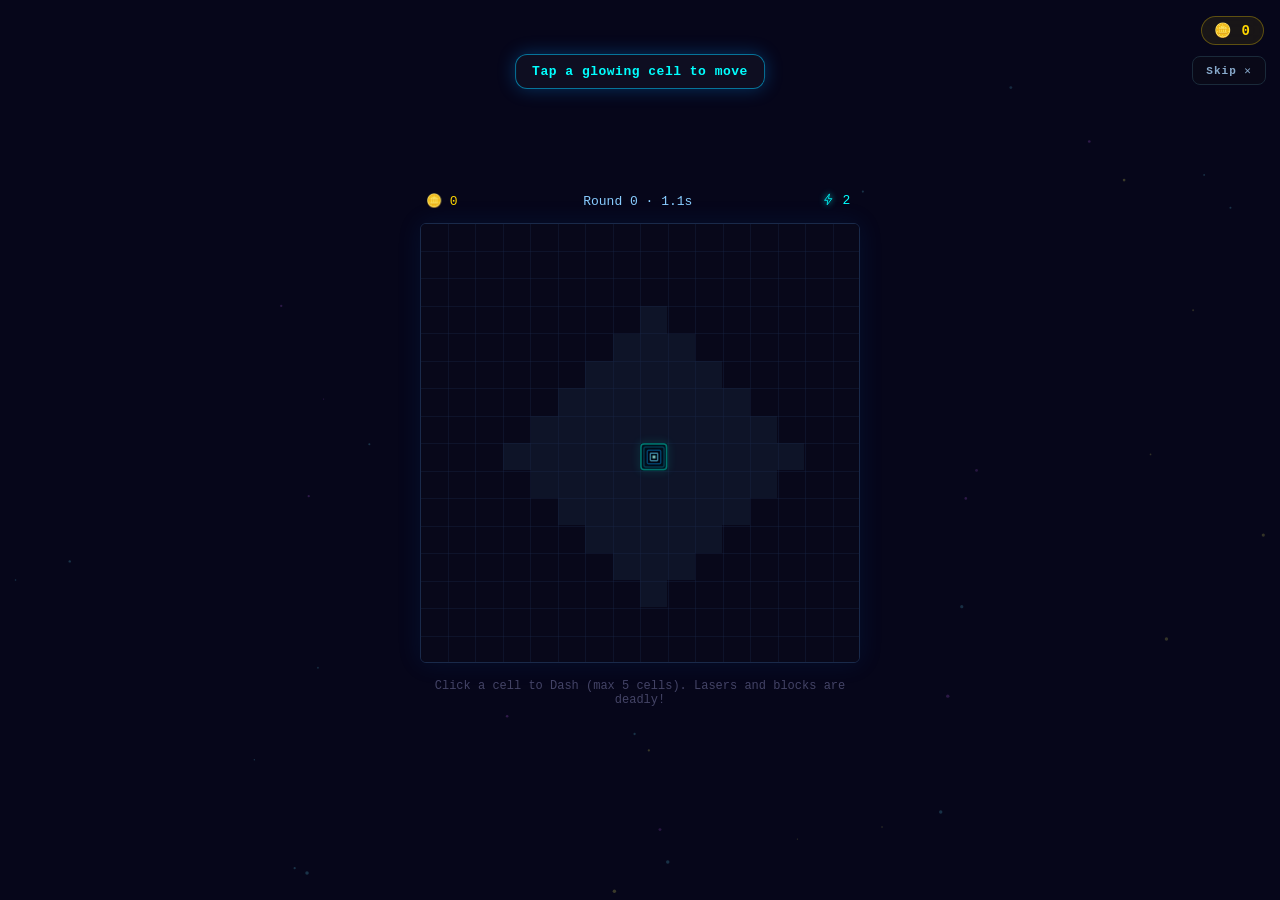
==== commit 4027e895: "Stop the board from being built at a negative size Every first launch threw an uncaught RangeError b" ====
--- a/index.html
+++ b/index.html
@@ -10,7 +10,7 @@
      itself. Off CrazyGames the file simply isn't there (or reports a disabled environment) and
      js/sdk.js falls back to standalone — see the environment gate there. -->
 <script src="https://sdk.crazygames.com/crazygames-sdk-v3.js"></script>
-<link rel="stylesheet" href="cube_master.css?v=2.0-ads">
+<link rel="stylesheet" href="cube_master.css?v=2.0-boardfix">
 </head>
 <body>
 <div id="intro-overlay"></div>
@@ -362,27 +362,27 @@
      declared before top-level code that runs at load time uses it. Hence:
      constants -> state -> dom -> everything else -> main last.
      main.js holds all the event wiring and the bootstrap, so it must stay last. -->
-<script src="js/constants.js?v=2.0-ads"></script>
-<script src="js/state.js?v=2.0-ads"></script>
-<script src="js/dom.js?v=2.0-ads"></script>
-<script src="js/persistence.js?v=2.0-ads"></script>
-<script src="js/skins.js?v=2.0-ads"></script>
-<script src="js/sound.js?v=2.0-ads"></script>
-<script src="js/board-render.js?v=2.0-ads"></script>
-<script src="js/hazards.js?v=2.0-ads"></script>
-<script src="js/rounds.js?v=2.0-ads"></script>
-<script src="js/bosses.js?v=2.0-ads"></script>
-<script src="js/world2.js?v=2.0-ads"></script>
-<script src="js/tester.js?v=2.0-ads"></script>
-<script src="js/screens.js?v=2.0-ads"></script>
-<script src="js/shop.js?v=2.0-ads"></script>
-<script src="js/lootbox.js?v=2.0-ads"></script>
-<script src="js/missions.js?v=2.0-ads"></script>
-<script src="js/tutorial.js?v=2.0-ads"></script>
-<script src="js/capybara.js?v=2.0-ads"></script>
-<script src="js/sdk.js?v=2.0-ads"></script><!-- [2.0-sdk] after sound.js (audioCtx) and tester.js (fabPause/ResumeGame) -->
-<script src="js/pause.js?v=2.0-ads"></script><!-- [2.0-pause] after tester.js, screens.js and sdk.js -->
-<script src="js/ads-rewards.js?v=2.0-ads"></script><!-- [2.0-ads] after sdk.js (ad helpers) and lootbox.js (_resolveBoxOpen) -->
-<script src="js/main.js?v=2.0-ads"></script>
+<script src="js/constants.js?v=2.0-boardfix"></script>
+<script src="js/state.js?v=2.0-boardfix"></script>
+<script src="js/dom.js?v=2.0-boardfix"></script>
+<script src="js/persistence.js?v=2.0-boardfix"></script>
+<script src="js/skins.js?v=2.0-boardfix"></script>
+<script src="js/sound.js?v=2.0-boardfix"></script>
+<script src="js/board-render.js?v=2.0-boardfix"></script>
+<script src="js/hazards.js?v=2.0-boardfix"></script>
+<script src="js/rounds.js?v=2.0-boardfix"></script>
+<script src="js/bosses.js?v=2.0-boardfix"></script>
+<script src="js/world2.js?v=2.0-boardfix"></script>
+<script src="js/tester.js?v=2.0-boardfix"></script>
+<script src="js/screens.js?v=2.0-boardfix"></script>
+<script src="js/shop.js?v=2.0-boardfix"></script>
+<script src="js/lootbox.js?v=2.0-boardfix"></script>
+<script src="js/missions.js?v=2.0-boardfix"></script>
+<script src="js/tutorial.js?v=2.0-boardfix"></script>
+<script src="js/capybara.js?v=2.0-boardfix"></script>
+<script src="js/sdk.js?v=2.0-boardfix"></script><!-- [2.0-sdk] after sound.js (audioCtx) and tester.js (fabPause/ResumeGame) -->
+<script src="js/pause.js?v=2.0-boardfix"></script><!-- [2.0-pause] after tester.js, screens.js and sdk.js -->
+<script src="js/ads-rewards.js?v=2.0-boardfix"></script><!-- [2.0-ads] after sdk.js (ad helpers) and lootbox.js (_resolveBoxOpen) -->
+<script src="js/main.js?v=2.0-boardfix"></script>
 </body>
 </html>
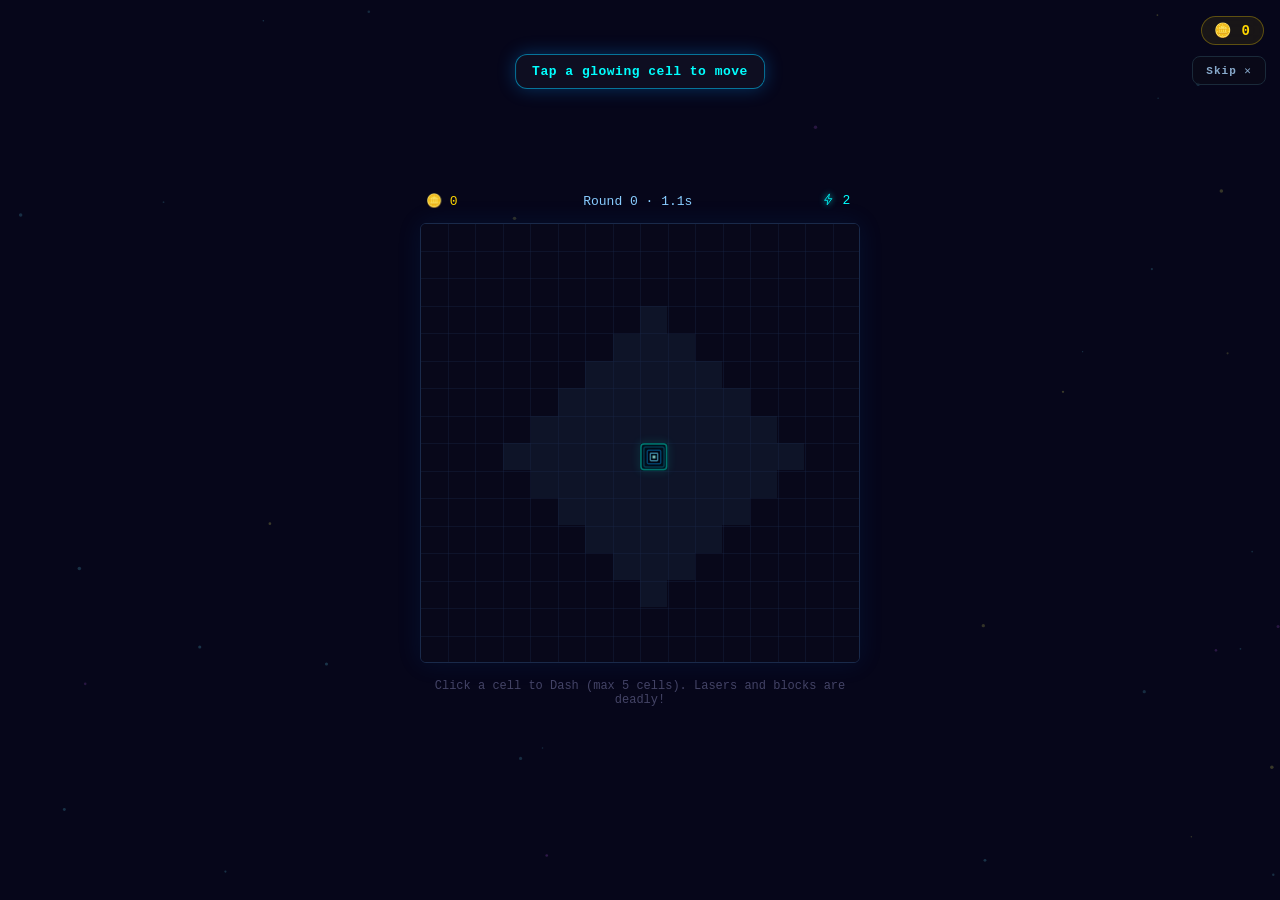
==== commit 69392a47: "Remove tester mode The PIN screen, the floating debug menu, the Custom Game sandbox and every overri" ====
--- a/index.html
+++ b/index.html
@@ -10,7 +10,7 @@
      itself. Off CrazyGames the file simply isn't there (or reports a disabled environment) and
      js/sdk.js falls back to standalone — see the environment gate there. -->
 <script src="https://sdk.crazygames.com/crazygames-sdk-v3.js"></script>
-<link rel="stylesheet" href="cube_master.css?v=2.0-boardfix">
+<link rel="stylesheet" href="cube_master.css?v=2.0-clean">
 </head>
 <body>
 <div id="intro-overlay"></div>
@@ -60,12 +60,6 @@
       </span>
       <span class="menu-bar-label">STATS</span><!-- [1.9] -->
     </button>
-    <button class="menu-bar-btn" id="bar-tester">
-      <span class="menu-bar-icon"><!-- [2.0-deemoji] gear -->
-        <svg viewBox="0 0 24 24"><circle cx="12" cy="12" r="6.2"/><circle cx="12" cy="12" r="2.5"/><path d="M18.2 12h2.4M3.4 12h2.4M12 18.2v2.4M12 3.4v2.4M16.4 16.4l1.7 1.7M5.9 5.9l1.7 1.7M7.6 16.4l-1.7 1.7M18.1 5.9l-1.7 1.7"/></svg>
-      </span>
-      <span class="menu-bar-label">TESTER</span>
-    </button>
     <button class="menu-bar-btn" id="bar-reset">
       <span class="menu-bar-icon"><!-- [2.0-deemoji] trash -->
         <svg viewBox="0 0 24 24"><line x1="3.6" y1="6.2" x2="20.4" y2="6.2"/><path d="M5.9 6.2h12.2l-.9 13a1.5 1.5 0 0 1-1.5 1.4H8.3a1.5 1.5 0 0 1-1.5-1.4Z"/><path d="M9.3 6.2V4.4a1.4 1.4 0 0 1 1.4-1.4h2.6a1.4 1.4 0 0 1 1.4 1.4v1.8"/><line x1="10.4" y1="10.2" x2="10.4" y2="16.8"/><line x1="13.6" y1="10.2" x2="13.6" y2="16.8"/></svg>
@@ -74,29 +68,6 @@
     </button>
   </div>
 </div>
-
-<!-- PIN SCREEN --> <!-- [1.9.1] translated -->
-<div id="screen-pin" class="screen-base">
-  <div id="pin-title"><svg class="ui-ico ui-ico-lead" viewBox="0 0 24 24"><!-- [2.0-deemoji] padlock, same shape as the shop lock --><rect x="5" y="10.5" width="14" height="10" rx="2"/><path d="M8.2 10.5V7.8a3.8 3.8 0 0 1 7.6 0v2.7"/><circle cx="12" cy="15.5" r="1.3"/></svg>ACCESS CODE</div><!-- [1.9] -->
-  <div id="pin-display">____</div>
-  <div id="pin-pad">
-    <button class="pin-btn" data-v="1">1</button>
-    <button class="pin-btn" data-v="2">2</button>
-    <button class="pin-btn" data-v="3">3</button>
-    <button class="pin-btn" data-v="4">4</button>
-    <button class="pin-btn" data-v="5">5</button>
-    <button class="pin-btn" data-v="6">6</button>
-    <button class="pin-btn" data-v="7">7</button>
-    <button class="pin-btn" data-v="8">8</button>
-    <button class="pin-btn" data-v="9">9</button>
-    <button class="pin-btn pin-btn-del" id="pin-del">⌫</button>
-    <button class="pin-btn" data-v="0">0</button>
-    <button class="pin-btn pin-btn-ok" id="pin-ok">OK</button>
-  </div>
-  <div id="pin-error"></div>
-  <button id="pin-back">← BACK</button><!-- [1.9] -->
-</div>
-
 
 <!-- STATISTICS SCREEN --> <!-- [1.9.1] translated -->
 <div id="screen-stats" class="screen-base">
@@ -261,7 +232,6 @@
     <div id="hud-timer" style="display:none"><svg class="hud-ico" viewBox="0 0 24 24"><!-- stopwatch --><circle cx="12" cy="13.5" r="7.5"/><polyline points="12,9 12,13.5 15,15.5"/><line x1="9.5" y1="2.5" x2="14.5" y2="2.5"/><line x1="12" y1="2.5" x2="12" y2="6"/></svg> <span id="hud-timer-val"></span></div><!-- [1.10] -->
     <div id="hud-combo" style="display:none"><svg class="hud-ico" viewBox="0 0 24 24"><!-- flame --><path d="M12 21.4c3.5 0 6-2.4 6-5.6 0-4.4-4.3-6-4.3-9.6 0-1.3.5-2.4 1.1-3.2-4 .9-7.3 4.3-7.3 8.6 0 1.7.7 3 .7 4.1 0 1-.7 1.7-1.5 1.7 0 2.3 2.3 4 5.3 4Z"/></svg> <span id="hud-combo-val"></span></div><!-- [1.9.2] -->
     <div id="hud-gridlock" style="display:none"><svg class="hud-ico" viewBox="0 0 24 24"><!-- bolt --><path d="M13.4 2.2 4.8 13.6h5.6l-.8 8.2 8.6-11.4h-5.6Z"/></svg> <span id="hud-gridlock-val"></span></div><!-- [1.12] -->
-    <div id="hud-fps"></div>
     <button id="hud-pause-btn" aria-label="Pause"><!-- [2.0-pause] same entry point as Escape -->
       <svg class="hud-ico" viewBox="0 0 24 24"><rect x="6" y="4" width="4" height="16"/><rect x="14" y="4" width="4" height="16"/></svg>
     </button>
@@ -280,16 +250,6 @@
   <div id="round-mod-banner"></div><!-- [2.0-s3] -->
   <div id="tut-coach" style="display:none"></div><!-- [2.0-s4h] one-line coachmark bubble -->
   <button id="tut-skip" style="display:none">Skip ✕</button><!-- [2.0-s4h] corner skip, whole tutorial -->
-</div>
-
-<!-- [1.10.1] Tester FAB -->
-<div id="tester-fab" style="display:none">
-  <button id="tester-fab-btn">⚙</button>
-  <div id="tester-fab-menu" class="fab-hidden"></div>
-  <div id="fab-feedback" style="display:none;position:absolute;bottom:56px;right:0;
-    background:rgba(0,200,255,0.15);border:1px solid #0cf;border-radius:8px;
-    padding:6px 14px;color:#0cf;font-size:12px;letter-spacing:1px;
-    white-space:nowrap;pointer-events:none;z-index:1;"></div>
 </div>
 
 <!-- [2.0-pause] PAUSE OVERLAY — same skeleton as #death-overlay, but visually distinct so the
@@ -362,27 +322,26 @@
      declared before top-level code that runs at load time uses it. Hence:
      constants -> state -> dom -> everything else -> main last.
      main.js holds all the event wiring and the bootstrap, so it must stay last. -->
-<script src="js/constants.js?v=2.0-boardfix"></script>
-<script src="js/state.js?v=2.0-boardfix"></script>
-<script src="js/dom.js?v=2.0-boardfix"></script>
-<script src="js/persistence.js?v=2.0-boardfix"></script>
-<script src="js/skins.js?v=2.0-boardfix"></script>
-<script src="js/sound.js?v=2.0-boardfix"></script>
-<script src="js/board-render.js?v=2.0-boardfix"></script>
-<script src="js/hazards.js?v=2.0-boardfix"></script>
-<script src="js/rounds.js?v=2.0-boardfix"></script>
-<script src="js/bosses.js?v=2.0-boardfix"></script>
-<script src="js/world2.js?v=2.0-boardfix"></script>
-<script src="js/tester.js?v=2.0-boardfix"></script>
-<script src="js/screens.js?v=2.0-boardfix"></script>
-<script src="js/shop.js?v=2.0-boardfix"></script>
-<script src="js/lootbox.js?v=2.0-boardfix"></script>
-<script src="js/missions.js?v=2.0-boardfix"></script>
-<script src="js/tutorial.js?v=2.0-boardfix"></script>
-<script src="js/capybara.js?v=2.0-boardfix"></script>
-<script src="js/sdk.js?v=2.0-boardfix"></script><!-- [2.0-sdk] after sound.js (audioCtx) and tester.js (fabPause/ResumeGame) -->
-<script src="js/pause.js?v=2.0-boardfix"></script><!-- [2.0-pause] after tester.js, screens.js and sdk.js -->
-<script src="js/ads-rewards.js?v=2.0-boardfix"></script><!-- [2.0-ads] after sdk.js (ad helpers) and lootbox.js (_resolveBoxOpen) -->
-<script src="js/main.js?v=2.0-boardfix"></script>
+<script src="js/constants.js?v=2.0-clean"></script>
+<script src="js/state.js?v=2.0-clean"></script>
+<script src="js/dom.js?v=2.0-clean"></script>
+<script src="js/persistence.js?v=2.0-clean"></script>
+<script src="js/skins.js?v=2.0-clean"></script>
+<script src="js/sound.js?v=2.0-clean"></script>
+<script src="js/board-render.js?v=2.0-clean"></script>
+<script src="js/hazards.js?v=2.0-clean"></script>
+<script src="js/rounds.js?v=2.0-clean"></script>
+<script src="js/bosses.js?v=2.0-clean"></script>
+<script src="js/world2.js?v=2.0-clean"></script>
+<script src="js/screens.js?v=2.0-clean"></script>
+<script src="js/shop.js?v=2.0-clean"></script>
+<script src="js/lootbox.js?v=2.0-clean"></script>
+<script src="js/missions.js?v=2.0-clean"></script>
+<script src="js/tutorial.js?v=2.0-clean"></script>
+<script src="js/capybara.js?v=2.0-clean"></script>
+<script src="js/pause.js?v=2.0-clean"></script><!-- [2.0-pause] pauseGame/resumeGame — sdk.js and ads-rewards.js both call them -->
+<script src="js/sdk.js?v=2.0-clean"></script><!-- [2.0-sdk] after sound.js (audioCtx) and pause.js -->
+<script src="js/ads-rewards.js?v=2.0-clean"></script><!-- [2.0-ads] after sdk.js (ad helpers) and lootbox.js (_resolveBoxOpen) -->
+<script src="js/main.js?v=2.0-clean"></script>
 </body>
 </html>
--- a/cube_master.css
+++ b/cube_master.css
@@ -12,7 +12,7 @@
 
 /* ── LINE-ART ICONS ── */ /* [2.0-deemoji] replaces the emoji that used to sit in these slots
    stroke:currentColor is the whole trick — each icon inherits its context's colour, so every
-   existing state rule (#pin-title green, #missions-title gold, .urgent red, bh-ready purple,
+   existing state rule (#missions-title gold, .urgent red, bh-ready purple,
    body.world2 purple) themes the icons for free, with no per-icon colour rules. */
 .ui-ico { width:1em; height:1em; display:inline-block; vertical-align:-.12em; overflow:visible;
   fill:none; stroke:currentColor; stroke-width:1.5; stroke-linecap:round; stroke-linejoin:round;
@@ -111,10 +111,6 @@
 #bar-stats     { border-color:rgba(255,215,0,.15); }
 #bar-stats     .menu-bar-label { color:#443; }
 #bar-stats     .menu-bar-icon  { color:#ffd700; }
-#bar-tester    { border-color:rgba(0,255,0,.12); }
-#bar-tester    .menu-bar-label { color:#242; }
-#bar-tester    .menu-bar-icon  { color:#0f0; }
-#bar-tester.active { border-color:#0f0; box-shadow:0 0 8px rgba(0,255,0,.2); }
 #bar-reset     { border-color:rgba(255,50,50,.2); }
 #bar-reset     .menu-bar-label { color:#422; }
 #bar-reset     .menu-bar-icon  { color:#ff4444; }
@@ -195,12 +191,6 @@
 }
 .menu-btn-stats:hover { box-shadow:0 0 18px rgba(255,215,0,.3); }
 
-.menu-btn-tester {
-  background:rgba(0,255,0,.03); color:#2a4a2a;
-  border:1.5px solid #1a2a1a; font-size:11px;
-}
-.menu-btn-tester.active { color:#0f0; border-color:#0f0; box-shadow:0 0 10px rgba(0,255,0,.2); }
-
 .menu-btn-reset {
   background:rgba(255,50,50,.04); color:#f44;
   border:1.5px solid rgba(255,50,50,.35); font-size:13px;
@@ -219,8 +209,7 @@
 
 /* [2.0-capybara] Idle-menu easter egg. Container is pointer-events:none so it can
    never block a real menu button; only .capybara-bubble (the clickable part) opts
-   back in. z-index sits above menu-coins (60) but far below the tester FAB (9999),
-   since the two never need to fight — the FAB is bottom-right, this is top-left. */
+   back in. z-index sits above menu-coins (60) but below every overlay. */
 .capybara-egg { position:fixed; top:14px; left:14px; z-index:200;
   pointer-events:none; opacity:0; visibility:hidden;
   display:flex; align-items:flex-start;
@@ -408,65 +397,8 @@
 #missions-close:hover { color:#88aacc; border-color:#334; }
 
 /* ── PIN SCREEN ── */ /* [1.9.1] translated */
-#screen-pin { z-index:55; justify-content:center; gap:14px;
-  background:radial-gradient(ellipse at center, #08100a 0%, #06061a 70%); }
-#pin-title { font-size:18px; color:#0f0; letter-spacing:4px; text-shadow:0 0 10px #0f0; }
-#pin-display { font-size:32px; letter-spacing:10px; color:#0f0; min-height:44px;
-  font-family:monospace; text-shadow:0 0 12px #0f0; }
-#pin-pad { display:grid; grid-template-columns:repeat(3,64px); gap:8px; }
-.pin-btn { height:54px; background:rgba(0,255,0,.04); border:1.5px solid #1a2a1a;
-  border-radius:10px; color:#0f0; font-size:20px; font-family:monospace; cursor:pointer;
-  transition:background .1s, transform .1s; }
-.pin-btn:active { background:rgba(0,255,0,.15); transform:scale(.94); }
-.pin-btn-del { color:#f44; border-color:rgba(255,50,50,.3); font-size:15px; }
-.pin-btn-ok  { color:#0ff; border-color:rgba(0,255,255,.3); font-size:13px; letter-spacing:1px; }
-#pin-error { font-size:12px; color:#f44; min-height:18px; letter-spacing:1px; text-shadow:0 0 8px #f44; }
-#pin-back { background:none; border:1px solid #1a2a1a; color:#334; font-family:monospace;
-  font-size:12px; padding:8px 20px; border-radius:6px; cursor:pointer; transition:color .15s; }
-#pin-back:hover { color:#88aacc; }
 
 /* ── TESTER SCREEN ── */ /* [1.9.1] translated */
-#screen-tester { z-index:55; justify-content:flex-start; gap:0;
-  background:radial-gradient(ellipse at center, #060e06 0%, #06061a 70%); }
-#tester-title { font-size:18px; color:#0f0; letter-spacing:4px; margin:16px 0 8px;
-  text-shadow:0 0 10px #0f0; flex-shrink:0; }
-#tester-scroll { width:min(290px,90vw); overflow-y:auto; overflow-x:hidden; display:flex;
-  flex-direction:column; gap:4px; padding-bottom:16px; flex:1; }
-#tester-play { width:100%; box-sizing:border-box; padding:0 4px; } /* [1.9.1-fix] room to scale */
-#btn-tester-play { box-sizing:border-box; width:100%; max-width:100%; overflow:hidden;
-  transform-origin:center; } /* [1.9.1] */
-#btn-tester-play:hover { transform:scale(1.02); } /* [1.9.1-fix] override .menu-btn:hover scale(1.05) */
-.tester-section-title { font-size:9px; color:#2a4a2a; letter-spacing:2px;
-  margin:10px 0 4px; padding-left:2px; }
-#tester-list { display:flex; flex-direction:column; gap:6px; }
-.tester-row { display:flex; align-items:center; justify-content:space-between;
-  background:rgba(0,255,0,.03); border:1px solid #1a2a1a; border-radius:10px; padding:9px 12px; }
-.tester-label { font-size:12px; color:#6a8a6a; }
-.tester-toggle { background:rgba(0,255,0,.08); border:1px solid #0f0; color:#0f0;
-  font-family:monospace; font-size:11px; padding:4px 12px; border-radius:6px; cursor:pointer;
-  transition:background .15s; white-space:nowrap; }
-.tester-toggle.on { background:#0f0; color:#000; }
-.tester-input { background:rgba(0,255,0,.04); border:1px solid #1a3a1a; color:#0f0;
-  font-family:monospace; font-size:13px; width:65px; text-align:center;
-  padding:4px; border-radius:6px; }
-.tester-actions { display:grid; grid-template-columns:1fr 1fr; gap:6px; }
-.tester-action-btn { padding:9px 6px; background:rgba(0,255,0,.05);
-  border:1px solid #1a3a1a; color:#6a8a6a; font-family:monospace; font-size:11px;
-  border-radius:8px; cursor:pointer; transition:background .15s, color .15s;
-  text-align:center; line-height:1.3; }
-.tester-action-btn:hover { background:rgba(0,255,0,.12); color:#0f0; border-color:#0f0; }
-.tester-action-week     { border-color:#334; color:#88aacc; }
-.tester-action-lucky    { border-color:#ffd70066; color:#ffd700; background:rgba(255,215,0,.05); }
-.tester-action-luckiest { border-color:#ff0066; color:#ff88cc; background:rgba(255,0,100,.05);
-  animation:rainbow-border 2s linear infinite; }
-#tester-reset-btn { background:rgba(255,50,50,.06); border:1px solid rgba(255,50,50,.4);
-  color:#f44; font-family:monospace; font-size:12px; padding:9px 20px;
-  border-radius:8px; cursor:pointer; width:100%; margin-top:6px;
-  transition:box-shadow .15s; }
-#tester-reset-btn:hover { box-shadow:0 0 12px rgba(255,50,50,.3); }
-#tester-close-btn { background:none; border:1px solid #1a2a1a; color:#334;
-  font-family:monospace; font-size:12px; padding:8px 20px; border-radius:6px;
-  cursor:pointer; margin-top:4px; width:100%; }
 
 /* ── STATISTICS SCREEN ── */ /* [1.9.1] translated */
 #screen-stats { z-index:50; justify-content:center; gap:16px; padding:20px 16px;
@@ -529,8 +461,6 @@
 #hud-blackhole.bh-cooldown { color:#665577; }
 @keyframes bh-pulse { from { opacity:1; } to { opacity:.5; } }
 #hud-combo { font-size:11px; color:#ff6600; min-width:40px; text-align:right; display:none; } /* [1.9.2] */
-#hud-fps   { font-size:11px; color:#0f0; min-width:44px; text-align:right;
-  display:none; font-family:monospace; }
 
 /* BOARD + CANVAS */ /* [1.9.1] translated */
 #board-wrap { position:relative; flex:0 0 auto; touch-action:none; }
@@ -800,15 +730,6 @@
   box-shadow:0 0 20px rgba(255,60,0,.35); }
 
 /* ── FLOATING TESTER PANEL ── */
-.tester-float-btn { background:rgba(0,255,0,.06); border:1px solid #1a3a1a;
-  color:#6a8a6a; font-family:monospace; font-size:11px; padding:6px 10px;
-  border-radius:6px; cursor:pointer; text-align:left;
-  transition:background .12s, color .12s; }
-.tester-float-btn:hover { background:rgba(0,255,0,.15); color:#0f0; }
-.tester-float-btn.on { background:rgba(0,255,0,.2); color:#0f0; border-color:#0f0; }
-.tester-float-action { color:#88aacc; border-color:#1a2a3a; }
-.tester-float-action:hover { background:rgba(100,150,255,.15); color:#aaccff; }
-#tester-float-toggle:hover { transform:scale(1.1); }
 @keyframes laser-pulse {
   0%,100% { filter:brightness(.7) }
   50%     { filter:brightness(1.4) }
@@ -897,31 +818,6 @@
 #hud-timer.urgent { color:#ff4444; animation:flicker .3s infinite alternate; }
 
 /* ── TESTER FAB [1.10.1] ── */
-#tester-fab { position:fixed; bottom:20px; right:20px; z-index:9999; }
-#tester-fab-btn {
-  width:48px; height:48px; border-radius:50%;
-  background:rgba(0,200,255,.15); border:2px solid #0cf; color:#0cf; font-size:22px;
-  cursor:pointer; box-shadow:0 0 16px rgba(0,200,255,.4);
-  transition:transform .2s cubic-bezier(.34,1.56,.64,1), box-shadow .2s; }
-#tester-fab-btn:hover { transform:scale(1.12); box-shadow:0 0 28px rgba(0,200,255,.6); }
-#tester-fab-menu {
-  position:absolute; bottom:56px; right:0; width:240px;
-  background:rgba(10,10,30,.97); border:1.5px solid #1a2a4a; border-radius:14px;
-  padding:12px; display:flex; flex-direction:column; gap:8px;
-  box-shadow:0 0 24px rgba(0,200,255,.2);
-  transition:opacity .18s, transform .18s; }
-#tester-fab-menu.fab-hidden { opacity:0; pointer-events:none; transform:translateY(8px); }
-.fab-section { font-size:10px; color:#446; letter-spacing:2px; text-transform:uppercase; margin-top:4px; }
-.fab-toggle { display:flex; justify-content:space-between; align-items:center; font-size:12px; color:#aac; padding:4px 0; }
-.fab-toggle-btn { font-size:11px; padding:2px 10px; border-radius:6px; border:1px solid #0cf;
-  background:transparent; color:#0cf; cursor:pointer; transition:background .15s; }
-.fab-toggle-btn.on { background:rgba(0,200,255,.2); }
-.fab-action { font-size:12px; color:#aac; background:rgba(0,200,255,.08); border:1px solid #1a2a4a;
-  border-radius:8px; padding:6px 10px; cursor:pointer; text-align:left; transition:background .15s; }
-.fab-action:hover { background:rgba(0,200,255,.18); }
-.fab-input-row { display:flex; gap:6px; align-items:center; }
-.fab-input { flex:1; background:rgba(0,0,0,.4); border:1px solid #1a2a4a; border-radius:6px;
-  color:#0cf; font-size:12px; padding:4px 8px; text-align:center; }
 
 /* ══ WORLD 2 — STAGE 1 FOUNDATION [2.0-s1] ══ */
 
@@ -1002,8 +898,6 @@
 body.world2 #bar-shop    { border-color:rgba(155,89,182,.3); }
 body.world2 #bar-shop    .menu-bar-label { color:#74589a; }
 body.world2 #bar-shop    .menu-bar-icon  { color:#cc88ff; } /* [2.0-deemoji] */
-body.world2 #bar-tester  { border-color:rgba(155,89,182,.25); }
-body.world2 #bar-tester  .menu-bar-label { color:#64489a; }
 body.world2 #bar-stats   { border-color:rgba(255,215,0,.18); }
 body.world2 #bar-missions .menu-bar-label { color:#8a7a3a; }
 
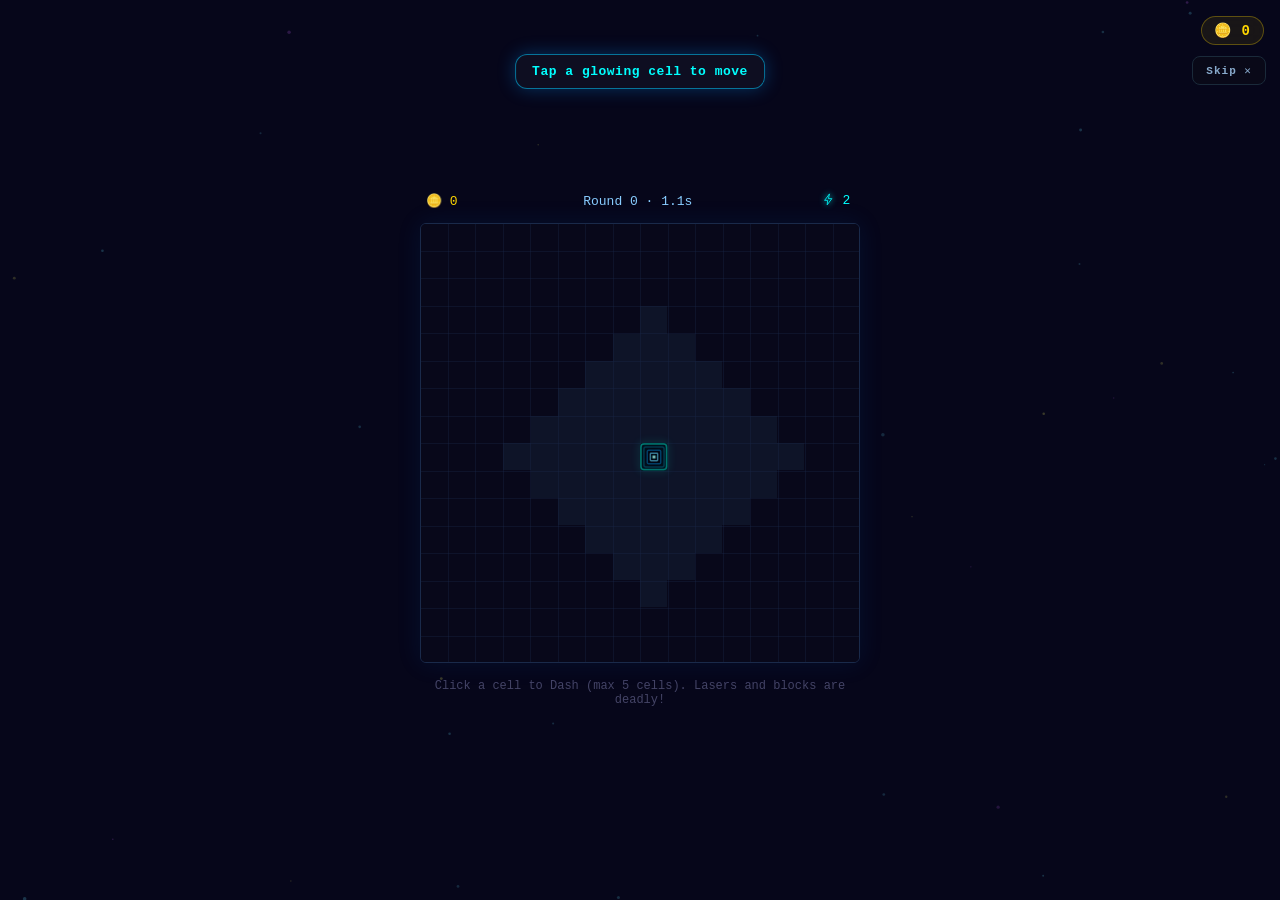
==== commit 255a98ea: "Never leave a dead ad button or a stuck game when an ad fails Reported from a CrazyGames preview bui" ====
--- a/index.html
+++ b/index.html
@@ -10,7 +10,7 @@
      itself. Off CrazyGames the file simply isn't there (or reports a disabled environment) and
      js/sdk.js falls back to standalone — see the environment gate there. -->
 <script src="https://sdk.crazygames.com/crazygames-sdk-v3.js"></script>
-<link rel="stylesheet" href="cube_master.css?v=2.0-clean">
+<link rel="stylesheet" href="cube_master.css?v=2.0-adfix">
 </head>
 <body>
 <div id="intro-overlay"></div>
@@ -322,26 +322,26 @@
      declared before top-level code that runs at load time uses it. Hence:
      constants -> state -> dom -> everything else -> main last.
      main.js holds all the event wiring and the bootstrap, so it must stay last. -->
-<script src="js/constants.js?v=2.0-clean"></script>
-<script src="js/state.js?v=2.0-clean"></script>
-<script src="js/dom.js?v=2.0-clean"></script>
-<script src="js/persistence.js?v=2.0-clean"></script>
-<script src="js/skins.js?v=2.0-clean"></script>
-<script src="js/sound.js?v=2.0-clean"></script>
-<script src="js/board-render.js?v=2.0-clean"></script>
-<script src="js/hazards.js?v=2.0-clean"></script>
-<script src="js/rounds.js?v=2.0-clean"></script>
-<script src="js/bosses.js?v=2.0-clean"></script>
-<script src="js/world2.js?v=2.0-clean"></script>
-<script src="js/screens.js?v=2.0-clean"></script>
-<script src="js/shop.js?v=2.0-clean"></script>
-<script src="js/lootbox.js?v=2.0-clean"></script>
-<script src="js/missions.js?v=2.0-clean"></script>
-<script src="js/tutorial.js?v=2.0-clean"></script>
-<script src="js/capybara.js?v=2.0-clean"></script>
-<script src="js/pause.js?v=2.0-clean"></script><!-- [2.0-pause] pauseGame/resumeGame — sdk.js and ads-rewards.js both call them -->
-<script src="js/sdk.js?v=2.0-clean"></script><!-- [2.0-sdk] after sound.js (audioCtx) and pause.js -->
-<script src="js/ads-rewards.js?v=2.0-clean"></script><!-- [2.0-ads] after sdk.js (ad helpers) and lootbox.js (_resolveBoxOpen) -->
-<script src="js/main.js?v=2.0-clean"></script>
+<script src="js/constants.js?v=2.0-adfix"></script>
+<script src="js/state.js?v=2.0-adfix"></script>
+<script src="js/dom.js?v=2.0-adfix"></script>
+<script src="js/persistence.js?v=2.0-adfix"></script>
+<script src="js/skins.js?v=2.0-adfix"></script>
+<script src="js/sound.js?v=2.0-adfix"></script>
+<script src="js/board-render.js?v=2.0-adfix"></script>
+<script src="js/hazards.js?v=2.0-adfix"></script>
+<script src="js/rounds.js?v=2.0-adfix"></script>
+<script src="js/bosses.js?v=2.0-adfix"></script>
+<script src="js/world2.js?v=2.0-adfix"></script>
+<script src="js/screens.js?v=2.0-adfix"></script>
+<script src="js/shop.js?v=2.0-adfix"></script>
+<script src="js/lootbox.js?v=2.0-adfix"></script>
+<script src="js/missions.js?v=2.0-adfix"></script>
+<script src="js/tutorial.js?v=2.0-adfix"></script>
+<script src="js/capybara.js?v=2.0-adfix"></script>
+<script src="js/pause.js?v=2.0-adfix"></script><!-- [2.0-pause] pauseGame/resumeGame — sdk.js and ads-rewards.js both call them -->
+<script src="js/sdk.js?v=2.0-adfix"></script><!-- [2.0-sdk] after sound.js (audioCtx) and pause.js -->
+<script src="js/ads-rewards.js?v=2.0-adfix"></script><!-- [2.0-ads] after sdk.js (ad helpers) and lootbox.js (_resolveBoxOpen) -->
+<script src="js/main.js?v=2.0-adfix"></script>
 </body>
 </html>
--- a/cube_master.css
+++ b/cube_master.css
@@ -269,6 +269,14 @@
   position:fixed; left:50%; top:40%; pointer-events:none; z-index:220;
   font-family:monospace; font-size:22px; font-weight:bold;
   color:#ffd700; text-shadow:0 0 14px #ff8800, 0 0 30px #ff440066;
+  animation:ad-reward-rise 1.4s cubic-bezier(.2,.8,.3,1) forwards;
+}
+/* [2.0-adfix] Same motion as the reward flash, deliberately drained of colour: this one reports
+   that nothing was earned, so it must not read as a payout. */
+.ad-note-float {
+  position:fixed; left:50%; top:44%; pointer-events:none; z-index:220;
+  font-family:monospace; font-size:14px; letter-spacing:1px;
+  color:#88aacc; text-shadow:0 0 10px rgba(0,0,0,.9);
   animation:ad-reward-rise 1.4s cubic-bezier(.2,.8,.3,1) forwards;
 }
 @keyframes ad-reward-rise {
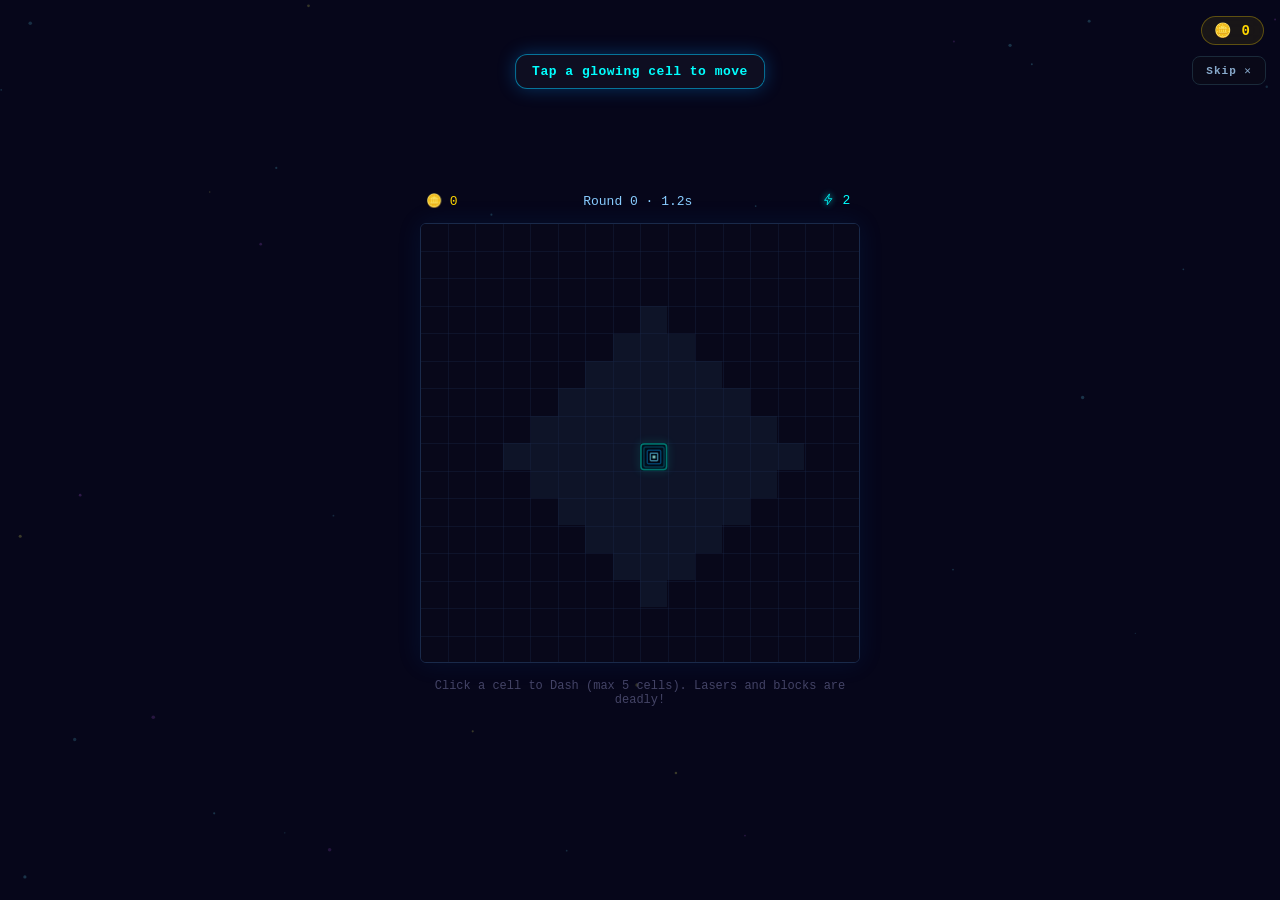
==== commit c4f04e8f: "Hide all ad UI behind ADS_ENABLED, off for Basic Launch The game ships under Basic Launch, where ads" ====
--- a/index.html
+++ b/index.html
@@ -10,7 +10,7 @@
      itself. Off CrazyGames the file simply isn't there (or reports a disabled environment) and
      js/sdk.js falls back to standalone — see the environment gate there. -->
 <script src="https://sdk.crazygames.com/crazygames-sdk-v3.js"></script>
-<link rel="stylesheet" href="cube_master.css?v=2.0-adfix">
+<link rel="stylesheet" href="cube_master.css?v=2.0-adgate">
 </head>
 <body>
 <div id="intro-overlay"></div>
@@ -322,26 +322,26 @@
      declared before top-level code that runs at load time uses it. Hence:
      constants -> state -> dom -> everything else -> main last.
      main.js holds all the event wiring and the bootstrap, so it must stay last. -->
-<script src="js/constants.js?v=2.0-adfix"></script>
-<script src="js/state.js?v=2.0-adfix"></script>
-<script src="js/dom.js?v=2.0-adfix"></script>
-<script src="js/persistence.js?v=2.0-adfix"></script>
-<script src="js/skins.js?v=2.0-adfix"></script>
-<script src="js/sound.js?v=2.0-adfix"></script>
-<script src="js/board-render.js?v=2.0-adfix"></script>
-<script src="js/hazards.js?v=2.0-adfix"></script>
-<script src="js/rounds.js?v=2.0-adfix"></script>
-<script src="js/bosses.js?v=2.0-adfix"></script>
-<script src="js/world2.js?v=2.0-adfix"></script>
-<script src="js/screens.js?v=2.0-adfix"></script>
-<script src="js/shop.js?v=2.0-adfix"></script>
-<script src="js/lootbox.js?v=2.0-adfix"></script>
-<script src="js/missions.js?v=2.0-adfix"></script>
-<script src="js/tutorial.js?v=2.0-adfix"></script>
-<script src="js/capybara.js?v=2.0-adfix"></script>
-<script src="js/pause.js?v=2.0-adfix"></script><!-- [2.0-pause] pauseGame/resumeGame — sdk.js and ads-rewards.js both call them -->
-<script src="js/sdk.js?v=2.0-adfix"></script><!-- [2.0-sdk] after sound.js (audioCtx) and pause.js -->
-<script src="js/ads-rewards.js?v=2.0-adfix"></script><!-- [2.0-ads] after sdk.js (ad helpers) and lootbox.js (_resolveBoxOpen) -->
-<script src="js/main.js?v=2.0-adfix"></script>
+<script src="js/constants.js?v=2.0-adgate"></script>
+<script src="js/state.js?v=2.0-adgate"></script>
+<script src="js/dom.js?v=2.0-adgate"></script>
+<script src="js/persistence.js?v=2.0-adgate"></script>
+<script src="js/skins.js?v=2.0-adgate"></script>
+<script src="js/sound.js?v=2.0-adgate"></script>
+<script src="js/board-render.js?v=2.0-adgate"></script>
+<script src="js/hazards.js?v=2.0-adgate"></script>
+<script src="js/rounds.js?v=2.0-adgate"></script>
+<script src="js/bosses.js?v=2.0-adgate"></script>
+<script src="js/world2.js?v=2.0-adgate"></script>
+<script src="js/screens.js?v=2.0-adgate"></script>
+<script src="js/shop.js?v=2.0-adgate"></script>
+<script src="js/lootbox.js?v=2.0-adgate"></script>
+<script src="js/missions.js?v=2.0-adgate"></script>
+<script src="js/tutorial.js?v=2.0-adgate"></script>
+<script src="js/capybara.js?v=2.0-adgate"></script>
+<script src="js/pause.js?v=2.0-adgate"></script><!-- [2.0-pause] pauseGame/resumeGame — sdk.js and ads-rewards.js both call them -->
+<script src="js/sdk.js?v=2.0-adgate"></script><!-- [2.0-sdk] after sound.js (audioCtx) and pause.js -->
+<script src="js/ads-rewards.js?v=2.0-adgate"></script><!-- [2.0-ads] after sdk.js (ad helpers) and lootbox.js (_resolveBoxOpen) -->
+<script src="js/main.js?v=2.0-adgate"></script>
 </body>
 </html>
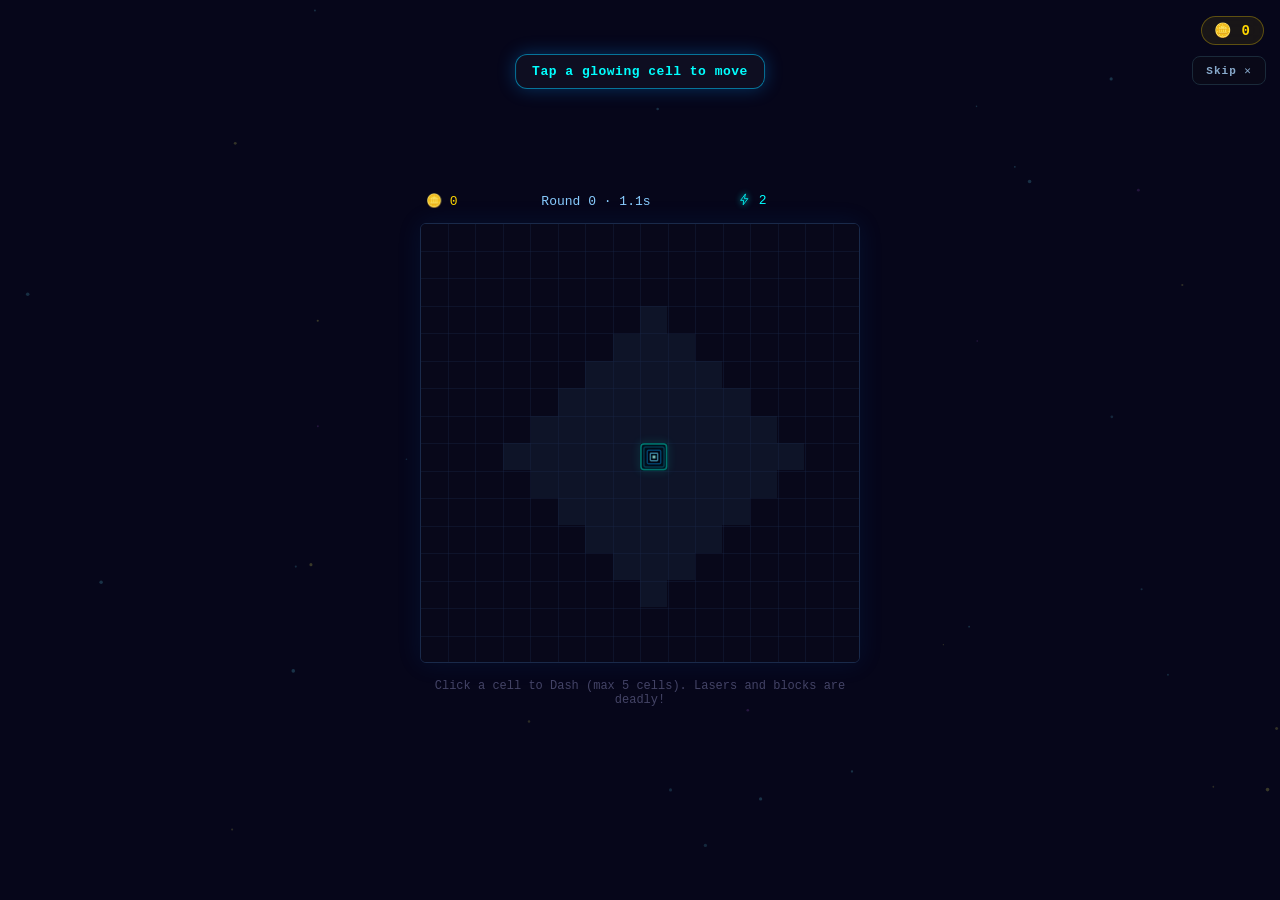
==== commit 9ccd5c77: "Remove Escape as a pause trigger, keep the pause feature itself Only the keydown listener is gone. _" ====
--- a/index.html
+++ b/index.html
@@ -10,7 +10,7 @@
      itself. Off CrazyGames the file simply isn't there (or reports a disabled environment) and
      js/sdk.js falls back to standalone — see the environment gate there. -->
 <script src="https://sdk.crazygames.com/crazygames-sdk-v3.js"></script>
-<link rel="stylesheet" href="cube_master.css?v=2.0-adgate">
+<link rel="stylesheet" href="cube_master.css?v=2.0-noesc">
 </head>
 <body>
 <div id="intro-overlay"></div>
@@ -60,6 +60,12 @@
       </span>
       <span class="menu-bar-label">STATS</span><!-- [1.9] -->
     </button>
+    <button class="menu-bar-btn" id="bar-tester">
+      <span class="menu-bar-icon"><!-- [2.0-deemoji] gear -->
+        <svg viewBox="0 0 24 24"><circle cx="12" cy="12" r="6.2"/><circle cx="12" cy="12" r="2.5"/><path d="M18.2 12h2.4M3.4 12h2.4M12 18.2v2.4M12 3.4v2.4M16.4 16.4l1.7 1.7M5.9 5.9l1.7 1.7M7.6 16.4l-1.7 1.7M18.1 5.9l-1.7 1.7"/></svg>
+      </span>
+      <span class="menu-bar-label">TESTER</span>
+    </button>
     <button class="menu-bar-btn" id="bar-reset">
       <span class="menu-bar-icon"><!-- [2.0-deemoji] trash -->
         <svg viewBox="0 0 24 24"><line x1="3.6" y1="6.2" x2="20.4" y2="6.2"/><path d="M5.9 6.2h12.2l-.9 13a1.5 1.5 0 0 1-1.5 1.4H8.3a1.5 1.5 0 0 1-1.5-1.4Z"/><path d="M9.3 6.2V4.4a1.4 1.4 0 0 1 1.4-1.4h2.6a1.4 1.4 0 0 1 1.4 1.4v1.8"/><line x1="10.4" y1="10.2" x2="10.4" y2="16.8"/><line x1="13.6" y1="10.2" x2="13.6" y2="16.8"/></svg>
@@ -68,6 +74,29 @@
     </button>
   </div>
 </div>
+
+<!-- PIN SCREEN --> <!-- [1.9.1] translated -->
+<div id="screen-pin" class="screen-base">
+  <div id="pin-title"><svg class="ui-ico ui-ico-lead" viewBox="0 0 24 24"><!-- [2.0-deemoji] padlock, same shape as the shop lock --><rect x="5" y="10.5" width="14" height="10" rx="2"/><path d="M8.2 10.5V7.8a3.8 3.8 0 0 1 7.6 0v2.7"/><circle cx="12" cy="15.5" r="1.3"/></svg>ACCESS CODE</div><!-- [1.9] -->
+  <div id="pin-display">____</div>
+  <div id="pin-pad">
+    <button class="pin-btn" data-v="1">1</button>
+    <button class="pin-btn" data-v="2">2</button>
+    <button class="pin-btn" data-v="3">3</button>
+    <button class="pin-btn" data-v="4">4</button>
+    <button class="pin-btn" data-v="5">5</button>
+    <button class="pin-btn" data-v="6">6</button>
+    <button class="pin-btn" data-v="7">7</button>
+    <button class="pin-btn" data-v="8">8</button>
+    <button class="pin-btn" data-v="9">9</button>
+    <button class="pin-btn pin-btn-del" id="pin-del">⌫</button>
+    <button class="pin-btn" data-v="0">0</button>
+    <button class="pin-btn pin-btn-ok" id="pin-ok">OK</button>
+  </div>
+  <div id="pin-error"></div>
+  <button id="pin-back">← BACK</button><!-- [1.9] -->
+</div>
+
 
 <!-- STATISTICS SCREEN --> <!-- [1.9.1] translated -->
 <div id="screen-stats" class="screen-base">
@@ -232,7 +261,8 @@
     <div id="hud-timer" style="display:none"><svg class="hud-ico" viewBox="0 0 24 24"><!-- stopwatch --><circle cx="12" cy="13.5" r="7.5"/><polyline points="12,9 12,13.5 15,15.5"/><line x1="9.5" y1="2.5" x2="14.5" y2="2.5"/><line x1="12" y1="2.5" x2="12" y2="6"/></svg> <span id="hud-timer-val"></span></div><!-- [1.10] -->
     <div id="hud-combo" style="display:none"><svg class="hud-ico" viewBox="0 0 24 24"><!-- flame --><path d="M12 21.4c3.5 0 6-2.4 6-5.6 0-4.4-4.3-6-4.3-9.6 0-1.3.5-2.4 1.1-3.2-4 .9-7.3 4.3-7.3 8.6 0 1.7.7 3 .7 4.1 0 1-.7 1.7-1.5 1.7 0 2.3 2.3 4 5.3 4Z"/></svg> <span id="hud-combo-val"></span></div><!-- [1.9.2] -->
     <div id="hud-gridlock" style="display:none"><svg class="hud-ico" viewBox="0 0 24 24"><!-- bolt --><path d="M13.4 2.2 4.8 13.6h5.6l-.8 8.2 8.6-11.4h-5.6Z"/></svg> <span id="hud-gridlock-val"></span></div><!-- [1.12] -->
-    <button id="hud-pause-btn" aria-label="Pause"><!-- [2.0-pause] same entry point as Escape -->
+    <div id="hud-fps"></div>
+    <button id="hud-pause-btn" aria-label="Pause"><!-- [2.0-pause] pauses the game -->
       <svg class="hud-ico" viewBox="0 0 24 24"><rect x="6" y="4" width="4" height="16"/><rect x="14" y="4" width="4" height="16"/></svg>
     </button>
   </div>
@@ -252,6 +282,16 @@
   <button id="tut-skip" style="display:none">Skip ✕</button><!-- [2.0-s4h] corner skip, whole tutorial -->
 </div>
 
+<!-- [1.10.1] Tester FAB -->
+<div id="tester-fab" style="display:none">
+  <button id="tester-fab-btn">⚙</button>
+  <div id="tester-fab-menu" class="fab-hidden"></div>
+  <div id="fab-feedback" style="display:none;position:absolute;bottom:56px;right:0;
+    background:rgba(0,200,255,0.15);border:1px solid #0cf;border-radius:8px;
+    padding:6px 14px;color:#0cf;font-size:12px;letter-spacing:1px;
+    white-space:nowrap;pointer-events:none;z-index:1;"></div>
+</div>
+
 <!-- [2.0-pause] PAUSE OVERLAY — same skeleton as #death-overlay, but visually distinct so the
      two states never read alike: lighter scrim, calm cyan title, no flicker animation. -->
 <div id="pause-overlay">
@@ -266,14 +306,6 @@
 <div id="death-overlay">
   <div id="death-title">GAME OVER</div>
   <div id="death-stats"></div>
-  <!-- [2.0-ads] Rewarded offers, on their own row ABOVE the real actions so they never read as the
-       primary path out of this screen. Static elements, not part of the #death-stats innerHTML
-       rebuild, so their .onclick survives between deaths. js/ads-rewards.js shows them; with no
-       CrazyGames SDK they stay hidden forever. -->
-  <div style="display:flex;flex-direction:column;gap:8px;margin-top:4px;align-items:center;">
-    <button class="btn-glass" id="death-revive-btn" style="display:none;font-size:12px;padding:10px 16px;background:linear-gradient(135deg,#00dd88,#00aa55);color:#000;">▶ WATCH AD TO CONTINUE</button>
-    <button class="btn-glass" id="death-ad-btn" style="display:none;font-size:12px;padding:10px 16px;background:linear-gradient(135deg,#ffd700,#ff8800);color:#000;">▶ WATCH AD FOR 2× COINS</button>
-  </div>
   <div style="display:flex;gap:10px;margin-top:4px;">
     <button class="btn-glass" id="btn-retry" style="font-size:13px;padding:12px 20px;">↺ PLAY AGAIN</button><!-- [1.9] -->
     <button class="btn-glass" id="btn-to-menu" style="font-size:13px;padding:12px 20px;background:rgba(100,100,150,.15);color:#88aacc;box-shadow:none;border:1.5px solid #334;">☰ MENU</button>
@@ -322,26 +354,26 @@
      declared before top-level code that runs at load time uses it. Hence:
      constants -> state -> dom -> everything else -> main last.
      main.js holds all the event wiring and the bootstrap, so it must stay last. -->
-<script src="js/constants.js?v=2.0-adgate"></script>
-<script src="js/state.js?v=2.0-adgate"></script>
-<script src="js/dom.js?v=2.0-adgate"></script>
-<script src="js/persistence.js?v=2.0-adgate"></script>
-<script src="js/skins.js?v=2.0-adgate"></script>
-<script src="js/sound.js?v=2.0-adgate"></script>
-<script src="js/board-render.js?v=2.0-adgate"></script>
-<script src="js/hazards.js?v=2.0-adgate"></script>
-<script src="js/rounds.js?v=2.0-adgate"></script>
-<script src="js/bosses.js?v=2.0-adgate"></script>
-<script src="js/world2.js?v=2.0-adgate"></script>
-<script src="js/screens.js?v=2.0-adgate"></script>
-<script src="js/shop.js?v=2.0-adgate"></script>
-<script src="js/lootbox.js?v=2.0-adgate"></script>
-<script src="js/missions.js?v=2.0-adgate"></script>
-<script src="js/tutorial.js?v=2.0-adgate"></script>
-<script src="js/capybara.js?v=2.0-adgate"></script>
-<script src="js/pause.js?v=2.0-adgate"></script><!-- [2.0-pause] pauseGame/resumeGame — sdk.js and ads-rewards.js both call them -->
-<script src="js/sdk.js?v=2.0-adgate"></script><!-- [2.0-sdk] after sound.js (audioCtx) and pause.js -->
-<script src="js/ads-rewards.js?v=2.0-adgate"></script><!-- [2.0-ads] after sdk.js (ad helpers) and lootbox.js (_resolveBoxOpen) -->
-<script src="js/main.js?v=2.0-adgate"></script>
+<script src="js/constants.js?v=2.0-noesc"></script>
+<script src="js/state.js?v=2.0-noesc"></script>
+<script src="js/dom.js?v=2.0-noesc"></script>
+<script src="js/persistence.js?v=2.0-noesc"></script>
+<script src="js/skins.js?v=2.0-noesc"></script>
+<script src="js/sound.js?v=2.0-noesc"></script>
+<script src="js/board-render.js?v=2.0-noesc"></script>
+<script src="js/hazards.js?v=2.0-noesc"></script>
+<script src="js/rounds.js?v=2.0-noesc"></script>
+<script src="js/bosses.js?v=2.0-noesc"></script>
+<script src="js/world2.js?v=2.0-noesc"></script>
+<script src="js/tester.js?v=2.0-noesc"></script>
+<script src="js/screens.js?v=2.0-noesc"></script>
+<script src="js/shop.js?v=2.0-noesc"></script>
+<script src="js/lootbox.js?v=2.0-noesc"></script>
+<script src="js/missions.js?v=2.0-noesc"></script>
+<script src="js/tutorial.js?v=2.0-noesc"></script>
+<script src="js/capybara.js?v=2.0-noesc"></script>
+<script src="js/sdk.js?v=2.0-noesc"></script><!-- [2.0-sdk] after sound.js (audioCtx) and tester.js (fabPause/ResumeGame) -->
+<script src="js/pause.js?v=2.0-noesc"></script><!-- [2.0-pause] after tester.js, screens.js and sdk.js -->
+<script src="js/main.js?v=2.0-noesc"></script>
 </body>
 </html>
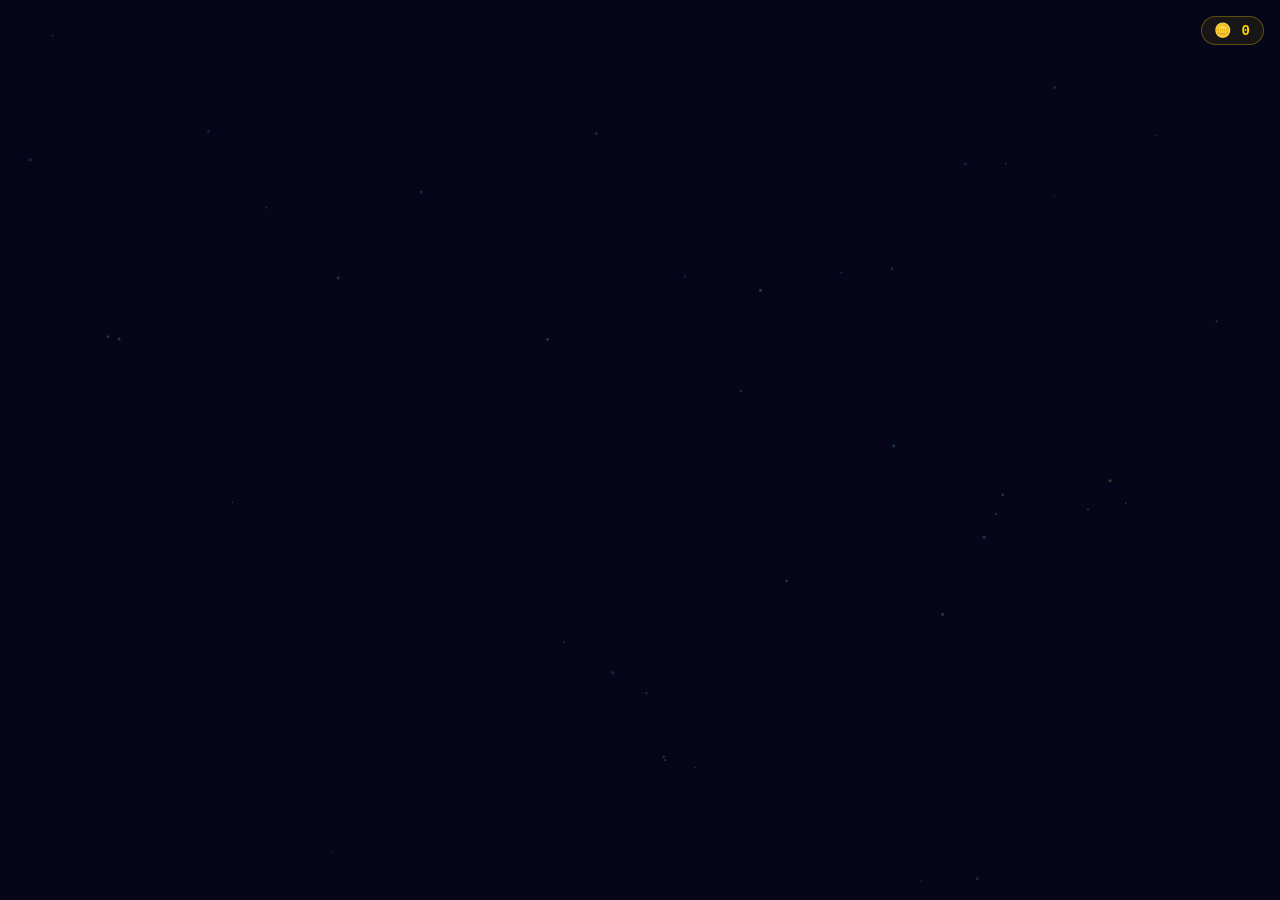
==== commit b0308505: "Merge origin/main (ad rewards PR) into claude/gridlock-world1-bugfix-0fb6a1 # Conflicts: #	index.htm" ====
--- a/index.html
+++ b/index.html
@@ -10,7 +10,7 @@
      itself. Off CrazyGames the file simply isn't there (or reports a disabled environment) and
      js/sdk.js falls back to standalone — see the environment gate there. -->
 <script src="https://sdk.crazygames.com/crazygames-sdk-v3.js"></script>
-<link rel="stylesheet" href="cube_master.css?v=2.0-noesc">
+<link rel="stylesheet" href="cube_master.css?v=2.0-noesc-ads">
 </head>
 <body>
 <div id="intro-overlay"></div>
@@ -306,6 +306,14 @@
 <div id="death-overlay">
   <div id="death-title">GAME OVER</div>
   <div id="death-stats"></div>
+  <!-- [2.0-ads] Rewarded offers, on their own row ABOVE the real actions so they never read as the
+       primary path out of this screen. Static elements, not part of the #death-stats innerHTML
+       rebuild, so their .onclick survives between deaths. js/ads-rewards.js shows them; with no
+       CrazyGames SDK they stay hidden forever. -->
+  <div style="display:flex;flex-direction:column;gap:8px;margin-top:4px;align-items:center;">
+    <button class="btn-glass" id="death-revive-btn" style="display:none;font-size:12px;padding:10px 16px;background:linear-gradient(135deg,#00dd88,#00aa55);color:#000;">▶ WATCH AD TO CONTINUE</button>
+    <button class="btn-glass" id="death-ad-btn" style="display:none;font-size:12px;padding:10px 16px;background:linear-gradient(135deg,#ffd700,#ff8800);color:#000;">▶ WATCH AD FOR 2× COINS</button>
+  </div>
   <div style="display:flex;gap:10px;margin-top:4px;">
     <button class="btn-glass" id="btn-retry" style="font-size:13px;padding:12px 20px;">↺ PLAY AGAIN</button><!-- [1.9] -->
     <button class="btn-glass" id="btn-to-menu" style="font-size:13px;padding:12px 20px;background:rgba(100,100,150,.15);color:#88aacc;box-shadow:none;border:1.5px solid #334;">☰ MENU</button>
@@ -354,26 +362,27 @@
      declared before top-level code that runs at load time uses it. Hence:
      constants -> state -> dom -> everything else -> main last.
      main.js holds all the event wiring and the bootstrap, so it must stay last. -->
-<script src="js/constants.js?v=2.0-noesc"></script>
-<script src="js/state.js?v=2.0-noesc"></script>
-<script src="js/dom.js?v=2.0-noesc"></script>
-<script src="js/persistence.js?v=2.0-noesc"></script>
-<script src="js/skins.js?v=2.0-noesc"></script>
-<script src="js/sound.js?v=2.0-noesc"></script>
-<script src="js/board-render.js?v=2.0-noesc"></script>
-<script src="js/hazards.js?v=2.0-noesc"></script>
-<script src="js/rounds.js?v=2.0-noesc"></script>
-<script src="js/bosses.js?v=2.0-noesc"></script>
-<script src="js/world2.js?v=2.0-noesc"></script>
-<script src="js/tester.js?v=2.0-noesc"></script>
-<script src="js/screens.js?v=2.0-noesc"></script>
-<script src="js/shop.js?v=2.0-noesc"></script>
-<script src="js/lootbox.js?v=2.0-noesc"></script>
-<script src="js/missions.js?v=2.0-noesc"></script>
-<script src="js/tutorial.js?v=2.0-noesc"></script>
-<script src="js/capybara.js?v=2.0-noesc"></script>
-<script src="js/sdk.js?v=2.0-noesc"></script><!-- [2.0-sdk] after sound.js (audioCtx) and tester.js (fabPause/ResumeGame) -->
-<script src="js/pause.js?v=2.0-noesc"></script><!-- [2.0-pause] after tester.js, screens.js and sdk.js -->
-<script src="js/main.js?v=2.0-noesc"></script>
+<script src="js/constants.js?v=2.0-noesc-ads"></script>
+<script src="js/state.js?v=2.0-noesc-ads"></script>
+<script src="js/dom.js?v=2.0-noesc-ads"></script>
+<script src="js/persistence.js?v=2.0-noesc-ads"></script>
+<script src="js/skins.js?v=2.0-noesc-ads"></script>
+<script src="js/sound.js?v=2.0-noesc-ads"></script>
+<script src="js/board-render.js?v=2.0-noesc-ads"></script>
+<script src="js/hazards.js?v=2.0-noesc-ads"></script>
+<script src="js/rounds.js?v=2.0-noesc-ads"></script>
+<script src="js/bosses.js?v=2.0-noesc-ads"></script>
+<script src="js/world2.js?v=2.0-noesc-ads"></script>
+<script src="js/tester.js?v=2.0-noesc-ads"></script>
+<script src="js/screens.js?v=2.0-noesc-ads"></script>
+<script src="js/shop.js?v=2.0-noesc-ads"></script>
+<script src="js/lootbox.js?v=2.0-noesc-ads"></script>
+<script src="js/missions.js?v=2.0-noesc-ads"></script>
+<script src="js/tutorial.js?v=2.0-noesc-ads"></script>
+<script src="js/capybara.js?v=2.0-noesc-ads"></script>
+<script src="js/sdk.js?v=2.0-noesc-ads"></script><!-- [2.0-sdk] after sound.js (audioCtx) and tester.js (fabPause/ResumeGame) -->
+<script src="js/pause.js?v=2.0-noesc-ads"></script><!-- [2.0-pause] after tester.js, screens.js and sdk.js -->
+<script src="js/ads-rewards.js?v=2.0-noesc-ads"></script><!-- [2.0-ads] after sdk.js (ad helpers) and lootbox.js (_resolveBoxOpen) -->
+<script src="js/main.js?v=2.0-noesc-ads"></script>
 </body>
 </html>
--- a/cube_master.css
+++ b/cube_master.css
@@ -12,7 +12,7 @@
 
 /* ── LINE-ART ICONS ── */ /* [2.0-deemoji] replaces the emoji that used to sit in these slots
    stroke:currentColor is the whole trick — each icon inherits its context's colour, so every
-   existing state rule (#missions-title gold, .urgent red, bh-ready purple,
+   existing state rule (#pin-title green, #missions-title gold, .urgent red, bh-ready purple,
    body.world2 purple) themes the icons for free, with no per-icon colour rules. */
 .ui-ico { width:1em; height:1em; display:inline-block; vertical-align:-.12em; overflow:visible;
   fill:none; stroke:currentColor; stroke-width:1.5; stroke-linecap:round; stroke-linejoin:round;
@@ -111,6 +111,10 @@
 #bar-stats     { border-color:rgba(255,215,0,.15); }
 #bar-stats     .menu-bar-label { color:#443; }
 #bar-stats     .menu-bar-icon  { color:#ffd700; }
+#bar-tester    { border-color:rgba(0,255,0,.12); }
+#bar-tester    .menu-bar-label { color:#242; }
+#bar-tester    .menu-bar-icon  { color:#0f0; }
+#bar-tester.active { border-color:#0f0; box-shadow:0 0 8px rgba(0,255,0,.2); }
 #bar-reset     { border-color:rgba(255,50,50,.2); }
 #bar-reset     .menu-bar-label { color:#422; }
 #bar-reset     .menu-bar-icon  { color:#ff4444; }
@@ -191,6 +195,12 @@
 }
 .menu-btn-stats:hover { box-shadow:0 0 18px rgba(255,215,0,.3); }
 
+.menu-btn-tester {
+  background:rgba(0,255,0,.03); color:#2a4a2a;
+  border:1.5px solid #1a2a1a; font-size:11px;
+}
+.menu-btn-tester.active { color:#0f0; border-color:#0f0; box-shadow:0 0 10px rgba(0,255,0,.2); }
+
 .menu-btn-reset {
   background:rgba(255,50,50,.04); color:#f44;
   border:1.5px solid rgba(255,50,50,.35); font-size:13px;
@@ -209,7 +219,8 @@
 
 /* [2.0-capybara] Idle-menu easter egg. Container is pointer-events:none so it can
    never block a real menu button; only .capybara-bubble (the clickable part) opts
-   back in. z-index sits above menu-coins (60) but below every overlay. */
+   back in. z-index sits above menu-coins (60) but far below the tester FAB (9999),
+   since the two never need to fight — the FAB is bottom-right, this is top-left. */
 .capybara-egg { position:fixed; top:14px; left:14px; z-index:200;
   pointer-events:none; opacity:0; visibility:hidden;
   display:flex; align-items:flex-start;
@@ -269,14 +280,6 @@
   position:fixed; left:50%; top:40%; pointer-events:none; z-index:220;
   font-family:monospace; font-size:22px; font-weight:bold;
   color:#ffd700; text-shadow:0 0 14px #ff8800, 0 0 30px #ff440066;
-  animation:ad-reward-rise 1.4s cubic-bezier(.2,.8,.3,1) forwards;
-}
-/* [2.0-adfix] Same motion as the reward flash, deliberately drained of colour: this one reports
-   that nothing was earned, so it must not read as a payout. */
-.ad-note-float {
-  position:fixed; left:50%; top:44%; pointer-events:none; z-index:220;
-  font-family:monospace; font-size:14px; letter-spacing:1px;
-  color:#88aacc; text-shadow:0 0 10px rgba(0,0,0,.9);
   animation:ad-reward-rise 1.4s cubic-bezier(.2,.8,.3,1) forwards;
 }
 @keyframes ad-reward-rise {
@@ -405,8 +408,65 @@
 #missions-close:hover { color:#88aacc; border-color:#334; }
 
 /* ── PIN SCREEN ── */ /* [1.9.1] translated */
+#screen-pin { z-index:55; justify-content:center; gap:14px;
+  background:radial-gradient(ellipse at center, #08100a 0%, #06061a 70%); }
+#pin-title { font-size:18px; color:#0f0; letter-spacing:4px; text-shadow:0 0 10px #0f0; }
+#pin-display { font-size:32px; letter-spacing:10px; color:#0f0; min-height:44px;
+  font-family:monospace; text-shadow:0 0 12px #0f0; }
+#pin-pad { display:grid; grid-template-columns:repeat(3,64px); gap:8px; }
+.pin-btn { height:54px; background:rgba(0,255,0,.04); border:1.5px solid #1a2a1a;
+  border-radius:10px; color:#0f0; font-size:20px; font-family:monospace; cursor:pointer;
+  transition:background .1s, transform .1s; }
+.pin-btn:active { background:rgba(0,255,0,.15); transform:scale(.94); }
+.pin-btn-del { color:#f44; border-color:rgba(255,50,50,.3); font-size:15px; }
+.pin-btn-ok  { color:#0ff; border-color:rgba(0,255,255,.3); font-size:13px; letter-spacing:1px; }
+#pin-error { font-size:12px; color:#f44; min-height:18px; letter-spacing:1px; text-shadow:0 0 8px #f44; }
+#pin-back { background:none; border:1px solid #1a2a1a; color:#334; font-family:monospace;
+  font-size:12px; padding:8px 20px; border-radius:6px; cursor:pointer; transition:color .15s; }
+#pin-back:hover { color:#88aacc; }
 
 /* ── TESTER SCREEN ── */ /* [1.9.1] translated */
+#screen-tester { z-index:55; justify-content:flex-start; gap:0;
+  background:radial-gradient(ellipse at center, #060e06 0%, #06061a 70%); }
+#tester-title { font-size:18px; color:#0f0; letter-spacing:4px; margin:16px 0 8px;
+  text-shadow:0 0 10px #0f0; flex-shrink:0; }
+#tester-scroll { width:min(290px,90vw); overflow-y:auto; overflow-x:hidden; display:flex;
+  flex-direction:column; gap:4px; padding-bottom:16px; flex:1; }
+#tester-play { width:100%; box-sizing:border-box; padding:0 4px; } /* [1.9.1-fix] room to scale */
+#btn-tester-play { box-sizing:border-box; width:100%; max-width:100%; overflow:hidden;
+  transform-origin:center; } /* [1.9.1] */
+#btn-tester-play:hover { transform:scale(1.02); } /* [1.9.1-fix] override .menu-btn:hover scale(1.05) */
+.tester-section-title { font-size:9px; color:#2a4a2a; letter-spacing:2px;
+  margin:10px 0 4px; padding-left:2px; }
+#tester-list { display:flex; flex-direction:column; gap:6px; }
+.tester-row { display:flex; align-items:center; justify-content:space-between;
+  background:rgba(0,255,0,.03); border:1px solid #1a2a1a; border-radius:10px; padding:9px 12px; }
+.tester-label { font-size:12px; color:#6a8a6a; }
+.tester-toggle { background:rgba(0,255,0,.08); border:1px solid #0f0; color:#0f0;
+  font-family:monospace; font-size:11px; padding:4px 12px; border-radius:6px; cursor:pointer;
+  transition:background .15s; white-space:nowrap; }
+.tester-toggle.on { background:#0f0; color:#000; }
+.tester-input { background:rgba(0,255,0,.04); border:1px solid #1a3a1a; color:#0f0;
+  font-family:monospace; font-size:13px; width:65px; text-align:center;
+  padding:4px; border-radius:6px; }
+.tester-actions { display:grid; grid-template-columns:1fr 1fr; gap:6px; }
+.tester-action-btn { padding:9px 6px; background:rgba(0,255,0,.05);
+  border:1px solid #1a3a1a; color:#6a8a6a; font-family:monospace; font-size:11px;
+  border-radius:8px; cursor:pointer; transition:background .15s, color .15s;
+  text-align:center; line-height:1.3; }
+.tester-action-btn:hover { background:rgba(0,255,0,.12); color:#0f0; border-color:#0f0; }
+.tester-action-week     { border-color:#334; color:#88aacc; }
+.tester-action-lucky    { border-color:#ffd70066; color:#ffd700; background:rgba(255,215,0,.05); }
+.tester-action-luckiest { border-color:#ff0066; color:#ff88cc; background:rgba(255,0,100,.05);
+  animation:rainbow-border 2s linear infinite; }
+#tester-reset-btn { background:rgba(255,50,50,.06); border:1px solid rgba(255,50,50,.4);
+  color:#f44; font-family:monospace; font-size:12px; padding:9px 20px;
+  border-radius:8px; cursor:pointer; width:100%; margin-top:6px;
+  transition:box-shadow .15s; }
+#tester-reset-btn:hover { box-shadow:0 0 12px rgba(255,50,50,.3); }
+#tester-close-btn { background:none; border:1px solid #1a2a1a; color:#334;
+  font-family:monospace; font-size:12px; padding:8px 20px; border-radius:6px;
+  cursor:pointer; margin-top:4px; width:100%; }
 
 /* ── STATISTICS SCREEN ── */ /* [1.9.1] translated */
 #screen-stats { z-index:50; justify-content:center; gap:16px; padding:20px 16px;
@@ -469,6 +529,8 @@
 #hud-blackhole.bh-cooldown { color:#665577; }
 @keyframes bh-pulse { from { opacity:1; } to { opacity:.5; } }
 #hud-combo { font-size:11px; color:#ff6600; min-width:40px; text-align:right; display:none; } /* [1.9.2] */
+#hud-fps   { font-size:11px; color:#0f0; min-width:44px; text-align:right;
+  display:none; font-family:monospace; }
 
 /* BOARD + CANVAS */ /* [1.9.1] translated */
 #board-wrap { position:relative; flex:0 0 auto; touch-action:none; }
@@ -738,6 +800,15 @@
   box-shadow:0 0 20px rgba(255,60,0,.35); }
 
 /* ── FLOATING TESTER PANEL ── */
+.tester-float-btn { background:rgba(0,255,0,.06); border:1px solid #1a3a1a;
+  color:#6a8a6a; font-family:monospace; font-size:11px; padding:6px 10px;
+  border-radius:6px; cursor:pointer; text-align:left;
+  transition:background .12s, color .12s; }
+.tester-float-btn:hover { background:rgba(0,255,0,.15); color:#0f0; }
+.tester-float-btn.on { background:rgba(0,255,0,.2); color:#0f0; border-color:#0f0; }
+.tester-float-action { color:#88aacc; border-color:#1a2a3a; }
+.tester-float-action:hover { background:rgba(100,150,255,.15); color:#aaccff; }
+#tester-float-toggle:hover { transform:scale(1.1); }
 @keyframes laser-pulse {
   0%,100% { filter:brightness(.7) }
   50%     { filter:brightness(1.4) }
@@ -826,6 +897,31 @@
 #hud-timer.urgent { color:#ff4444; animation:flicker .3s infinite alternate; }
 
 /* ── TESTER FAB [1.10.1] ── */
+#tester-fab { position:fixed; bottom:20px; right:20px; z-index:9999; }
+#tester-fab-btn {
+  width:48px; height:48px; border-radius:50%;
+  background:rgba(0,200,255,.15); border:2px solid #0cf; color:#0cf; font-size:22px;
+  cursor:pointer; box-shadow:0 0 16px rgba(0,200,255,.4);
+  transition:transform .2s cubic-bezier(.34,1.56,.64,1), box-shadow .2s; }
+#tester-fab-btn:hover { transform:scale(1.12); box-shadow:0 0 28px rgba(0,200,255,.6); }
+#tester-fab-menu {
+  position:absolute; bottom:56px; right:0; width:240px;
+  background:rgba(10,10,30,.97); border:1.5px solid #1a2a4a; border-radius:14px;
+  padding:12px; display:flex; flex-direction:column; gap:8px;
+  box-shadow:0 0 24px rgba(0,200,255,.2);
+  transition:opacity .18s, transform .18s; }
+#tester-fab-menu.fab-hidden { opacity:0; pointer-events:none; transform:translateY(8px); }
+.fab-section { font-size:10px; color:#446; letter-spacing:2px; text-transform:uppercase; margin-top:4px; }
+.fab-toggle { display:flex; justify-content:space-between; align-items:center; font-size:12px; color:#aac; padding:4px 0; }
+.fab-toggle-btn { font-size:11px; padding:2px 10px; border-radius:6px; border:1px solid #0cf;
+  background:transparent; color:#0cf; cursor:pointer; transition:background .15s; }
+.fab-toggle-btn.on { background:rgba(0,200,255,.2); }
+.fab-action { font-size:12px; color:#aac; background:rgba(0,200,255,.08); border:1px solid #1a2a4a;
+  border-radius:8px; padding:6px 10px; cursor:pointer; text-align:left; transition:background .15s; }
+.fab-action:hover { background:rgba(0,200,255,.18); }
+.fab-input-row { display:flex; gap:6px; align-items:center; }
+.fab-input { flex:1; background:rgba(0,0,0,.4); border:1px solid #1a2a4a; border-radius:6px;
+  color:#0cf; font-size:12px; padding:4px 8px; text-align:center; }
 
 /* ══ WORLD 2 — STAGE 1 FOUNDATION [2.0-s1] ══ */
 
@@ -906,6 +1002,8 @@
 body.world2 #bar-shop    { border-color:rgba(155,89,182,.3); }
 body.world2 #bar-shop    .menu-bar-label { color:#74589a; }
 body.world2 #bar-shop    .menu-bar-icon  { color:#cc88ff; } /* [2.0-deemoji] */
+body.world2 #bar-tester  { border-color:rgba(155,89,182,.25); }
+body.world2 #bar-tester  .menu-bar-label { color:#64489a; }
 body.world2 #bar-stats   { border-color:rgba(255,215,0,.18); }
 body.world2 #bar-missions .menu-bar-label { color:#8a7a3a; }
 
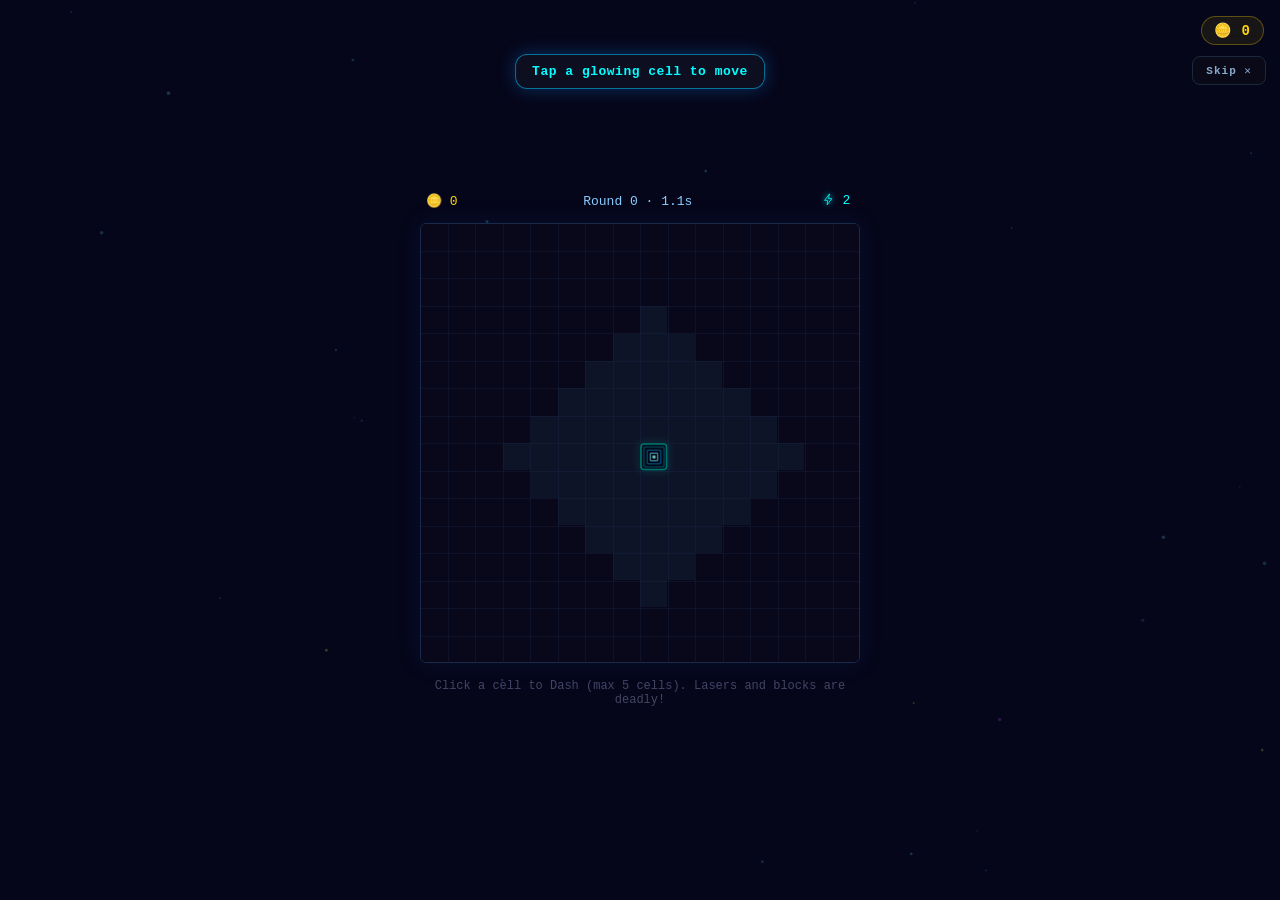
==== commit 876da06b: "Merge ad-gating stack: board-size fix, tester-mode removal, ad failure handling, ADS_ENABLED gate Br" ====
--- a/index.html
+++ b/index.html
@@ -10,7 +10,7 @@
      itself. Off CrazyGames the file simply isn't there (or reports a disabled environment) and
      js/sdk.js falls back to standalone — see the environment gate there. -->
 <script src="https://sdk.crazygames.com/crazygames-sdk-v3.js"></script>
-<link rel="stylesheet" href="cube_master.css?v=2.0-noesc-ads">
+<link rel="stylesheet" href="cube_master.css?v=2.0-final">
 </head>
 <body>
 <div id="intro-overlay"></div>
@@ -60,12 +60,6 @@
       </span>
       <span class="menu-bar-label">STATS</span><!-- [1.9] -->
     </button>
-    <button class="menu-bar-btn" id="bar-tester">
-      <span class="menu-bar-icon"><!-- [2.0-deemoji] gear -->
-        <svg viewBox="0 0 24 24"><circle cx="12" cy="12" r="6.2"/><circle cx="12" cy="12" r="2.5"/><path d="M18.2 12h2.4M3.4 12h2.4M12 18.2v2.4M12 3.4v2.4M16.4 16.4l1.7 1.7M5.9 5.9l1.7 1.7M7.6 16.4l-1.7 1.7M18.1 5.9l-1.7 1.7"/></svg>
-      </span>
-      <span class="menu-bar-label">TESTER</span>
-    </button>
     <button class="menu-bar-btn" id="bar-reset">
       <span class="menu-bar-icon"><!-- [2.0-deemoji] trash -->
         <svg viewBox="0 0 24 24"><line x1="3.6" y1="6.2" x2="20.4" y2="6.2"/><path d="M5.9 6.2h12.2l-.9 13a1.5 1.5 0 0 1-1.5 1.4H8.3a1.5 1.5 0 0 1-1.5-1.4Z"/><path d="M9.3 6.2V4.4a1.4 1.4 0 0 1 1.4-1.4h2.6a1.4 1.4 0 0 1 1.4 1.4v1.8"/><line x1="10.4" y1="10.2" x2="10.4" y2="16.8"/><line x1="13.6" y1="10.2" x2="13.6" y2="16.8"/></svg>
@@ -74,29 +68,6 @@
     </button>
   </div>
 </div>
-
-<!-- PIN SCREEN --> <!-- [1.9.1] translated -->
-<div id="screen-pin" class="screen-base">
-  <div id="pin-title"><svg class="ui-ico ui-ico-lead" viewBox="0 0 24 24"><!-- [2.0-deemoji] padlock, same shape as the shop lock --><rect x="5" y="10.5" width="14" height="10" rx="2"/><path d="M8.2 10.5V7.8a3.8 3.8 0 0 1 7.6 0v2.7"/><circle cx="12" cy="15.5" r="1.3"/></svg>ACCESS CODE</div><!-- [1.9] -->
-  <div id="pin-display">____</div>
-  <div id="pin-pad">
-    <button class="pin-btn" data-v="1">1</button>
-    <button class="pin-btn" data-v="2">2</button>
-    <button class="pin-btn" data-v="3">3</button>
-    <button class="pin-btn" data-v="4">4</button>
-    <button class="pin-btn" data-v="5">5</button>
-    <button class="pin-btn" data-v="6">6</button>
-    <button class="pin-btn" data-v="7">7</button>
-    <button class="pin-btn" data-v="8">8</button>
-    <button class="pin-btn" data-v="9">9</button>
-    <button class="pin-btn pin-btn-del" id="pin-del">⌫</button>
-    <button class="pin-btn" data-v="0">0</button>
-    <button class="pin-btn pin-btn-ok" id="pin-ok">OK</button>
-  </div>
-  <div id="pin-error"></div>
-  <button id="pin-back">← BACK</button><!-- [1.9] -->
-</div>
-
 
 <!-- STATISTICS SCREEN --> <!-- [1.9.1] translated -->
 <div id="screen-stats" class="screen-base">
@@ -261,7 +232,6 @@
     <div id="hud-timer" style="display:none"><svg class="hud-ico" viewBox="0 0 24 24"><!-- stopwatch --><circle cx="12" cy="13.5" r="7.5"/><polyline points="12,9 12,13.5 15,15.5"/><line x1="9.5" y1="2.5" x2="14.5" y2="2.5"/><line x1="12" y1="2.5" x2="12" y2="6"/></svg> <span id="hud-timer-val"></span></div><!-- [1.10] -->
     <div id="hud-combo" style="display:none"><svg class="hud-ico" viewBox="0 0 24 24"><!-- flame --><path d="M12 21.4c3.5 0 6-2.4 6-5.6 0-4.4-4.3-6-4.3-9.6 0-1.3.5-2.4 1.1-3.2-4 .9-7.3 4.3-7.3 8.6 0 1.7.7 3 .7 4.1 0 1-.7 1.7-1.5 1.7 0 2.3 2.3 4 5.3 4Z"/></svg> <span id="hud-combo-val"></span></div><!-- [1.9.2] -->
     <div id="hud-gridlock" style="display:none"><svg class="hud-ico" viewBox="0 0 24 24"><!-- bolt --><path d="M13.4 2.2 4.8 13.6h5.6l-.8 8.2 8.6-11.4h-5.6Z"/></svg> <span id="hud-gridlock-val"></span></div><!-- [1.12] -->
-    <div id="hud-fps"></div>
     <button id="hud-pause-btn" aria-label="Pause"><!-- [2.0-pause] pauses the game -->
       <svg class="hud-ico" viewBox="0 0 24 24"><rect x="6" y="4" width="4" height="16"/><rect x="14" y="4" width="4" height="16"/></svg>
     </button>
@@ -280,16 +250,6 @@
   <div id="round-mod-banner"></div><!-- [2.0-s3] -->
   <div id="tut-coach" style="display:none"></div><!-- [2.0-s4h] one-line coachmark bubble -->
   <button id="tut-skip" style="display:none">Skip ✕</button><!-- [2.0-s4h] corner skip, whole tutorial -->
-</div>
-
-<!-- [1.10.1] Tester FAB -->
-<div id="tester-fab" style="display:none">
-  <button id="tester-fab-btn">⚙</button>
-  <div id="tester-fab-menu" class="fab-hidden"></div>
-  <div id="fab-feedback" style="display:none;position:absolute;bottom:56px;right:0;
-    background:rgba(0,200,255,0.15);border:1px solid #0cf;border-radius:8px;
-    padding:6px 14px;color:#0cf;font-size:12px;letter-spacing:1px;
-    white-space:nowrap;pointer-events:none;z-index:1;"></div>
 </div>
 
 <!-- [2.0-pause] PAUSE OVERLAY — same skeleton as #death-overlay, but visually distinct so the
@@ -362,27 +322,26 @@
      declared before top-level code that runs at load time uses it. Hence:
      constants -> state -> dom -> everything else -> main last.
      main.js holds all the event wiring and the bootstrap, so it must stay last. -->
-<script src="js/constants.js?v=2.0-noesc-ads"></script>
-<script src="js/state.js?v=2.0-noesc-ads"></script>
-<script src="js/dom.js?v=2.0-noesc-ads"></script>
-<script src="js/persistence.js?v=2.0-noesc-ads"></script>
-<script src="js/skins.js?v=2.0-noesc-ads"></script>
-<script src="js/sound.js?v=2.0-noesc-ads"></script>
-<script src="js/board-render.js?v=2.0-noesc-ads"></script>
-<script src="js/hazards.js?v=2.0-noesc-ads"></script>
-<script src="js/rounds.js?v=2.0-noesc-ads"></script>
-<script src="js/bosses.js?v=2.0-noesc-ads"></script>
-<script src="js/world2.js?v=2.0-noesc-ads"></script>
-<script src="js/tester.js?v=2.0-noesc-ads"></script>
-<script src="js/screens.js?v=2.0-noesc-ads"></script>
-<script src="js/shop.js?v=2.0-noesc-ads"></script>
-<script src="js/lootbox.js?v=2.0-noesc-ads"></script>
-<script src="js/missions.js?v=2.0-noesc-ads"></script>
-<script src="js/tutorial.js?v=2.0-noesc-ads"></script>
-<script src="js/capybara.js?v=2.0-noesc-ads"></script>
-<script src="js/sdk.js?v=2.0-noesc-ads"></script><!-- [2.0-sdk] after sound.js (audioCtx) and tester.js (fabPause/ResumeGame) -->
-<script src="js/pause.js?v=2.0-noesc-ads"></script><!-- [2.0-pause] after tester.js, screens.js and sdk.js -->
-<script src="js/ads-rewards.js?v=2.0-noesc-ads"></script><!-- [2.0-ads] after sdk.js (ad helpers) and lootbox.js (_resolveBoxOpen) -->
-<script src="js/main.js?v=2.0-noesc-ads"></script>
+<script src="js/constants.js?v=2.0-final"></script>
+<script src="js/state.js?v=2.0-final"></script>
+<script src="js/dom.js?v=2.0-final"></script>
+<script src="js/persistence.js?v=2.0-final"></script>
+<script src="js/skins.js?v=2.0-final"></script>
+<script src="js/sound.js?v=2.0-final"></script>
+<script src="js/board-render.js?v=2.0-final"></script>
+<script src="js/hazards.js?v=2.0-final"></script>
+<script src="js/rounds.js?v=2.0-final"></script>
+<script src="js/bosses.js?v=2.0-final"></script>
+<script src="js/world2.js?v=2.0-final"></script>
+<script src="js/screens.js?v=2.0-final"></script>
+<script src="js/shop.js?v=2.0-final"></script>
+<script src="js/lootbox.js?v=2.0-final"></script>
+<script src="js/missions.js?v=2.0-final"></script>
+<script src="js/tutorial.js?v=2.0-final"></script>
+<script src="js/capybara.js?v=2.0-final"></script>
+<script src="js/pause.js?v=2.0-final"></script><!-- [2.0-pause] pauseGame/resumeGame — sdk.js and ads-rewards.js both call them -->
+<script src="js/sdk.js?v=2.0-final"></script><!-- [2.0-sdk] after sound.js (audioCtx) and pause.js -->
+<script src="js/ads-rewards.js?v=2.0-final"></script><!-- [2.0-ads] after sdk.js (ad helpers) and lootbox.js (_resolveBoxOpen) -->
+<script src="js/main.js?v=2.0-final"></script>
 </body>
 </html>
--- a/cube_master.css
+++ b/cube_master.css
@@ -12,7 +12,7 @@
 
 /* ── LINE-ART ICONS ── */ /* [2.0-deemoji] replaces the emoji that used to sit in these slots
    stroke:currentColor is the whole trick — each icon inherits its context's colour, so every
-   existing state rule (#pin-title green, #missions-title gold, .urgent red, bh-ready purple,
+   existing state rule (#missions-title gold, .urgent red, bh-ready purple,
    body.world2 purple) themes the icons for free, with no per-icon colour rules. */
 .ui-ico { width:1em; height:1em; display:inline-block; vertical-align:-.12em; overflow:visible;
   fill:none; stroke:currentColor; stroke-width:1.5; stroke-linecap:round; stroke-linejoin:round;
@@ -111,10 +111,6 @@
 #bar-stats     { border-color:rgba(255,215,0,.15); }
 #bar-stats     .menu-bar-label { color:#443; }
 #bar-stats     .menu-bar-icon  { color:#ffd700; }
-#bar-tester    { border-color:rgba(0,255,0,.12); }
-#bar-tester    .menu-bar-label { color:#242; }
-#bar-tester    .menu-bar-icon  { color:#0f0; }
-#bar-tester.active { border-color:#0f0; box-shadow:0 0 8px rgba(0,255,0,.2); }
 #bar-reset     { border-color:rgba(255,50,50,.2); }
 #bar-reset     .menu-bar-label { color:#422; }
 #bar-reset     .menu-bar-icon  { color:#ff4444; }
@@ -195,12 +191,6 @@
 }
 .menu-btn-stats:hover { box-shadow:0 0 18px rgba(255,215,0,.3); }
 
-.menu-btn-tester {
-  background:rgba(0,255,0,.03); color:#2a4a2a;
-  border:1.5px solid #1a2a1a; font-size:11px;
-}
-.menu-btn-tester.active { color:#0f0; border-color:#0f0; box-shadow:0 0 10px rgba(0,255,0,.2); }
-
 .menu-btn-reset {
   background:rgba(255,50,50,.04); color:#f44;
   border:1.5px solid rgba(255,50,50,.35); font-size:13px;
@@ -219,8 +209,7 @@
 
 /* [2.0-capybara] Idle-menu easter egg. Container is pointer-events:none so it can
    never block a real menu button; only .capybara-bubble (the clickable part) opts
-   back in. z-index sits above menu-coins (60) but far below the tester FAB (9999),
-   since the two never need to fight — the FAB is bottom-right, this is top-left. */
+   back in. z-index sits above menu-coins (60) but below every overlay. */
 .capybara-egg { position:fixed; top:14px; left:14px; z-index:200;
   pointer-events:none; opacity:0; visibility:hidden;
   display:flex; align-items:flex-start;
@@ -280,6 +269,14 @@
   position:fixed; left:50%; top:40%; pointer-events:none; z-index:220;
   font-family:monospace; font-size:22px; font-weight:bold;
   color:#ffd700; text-shadow:0 0 14px #ff8800, 0 0 30px #ff440066;
+  animation:ad-reward-rise 1.4s cubic-bezier(.2,.8,.3,1) forwards;
+}
+/* [2.0-adfix] Same motion as the reward flash, deliberately drained of colour: this one reports
+   that nothing was earned, so it must not read as a payout. */
+.ad-note-float {
+  position:fixed; left:50%; top:44%; pointer-events:none; z-index:220;
+  font-family:monospace; font-size:14px; letter-spacing:1px;
+  color:#88aacc; text-shadow:0 0 10px rgba(0,0,0,.9);
   animation:ad-reward-rise 1.4s cubic-bezier(.2,.8,.3,1) forwards;
 }
 @keyframes ad-reward-rise {
@@ -408,65 +405,8 @@
 #missions-close:hover { color:#88aacc; border-color:#334; }
 
 /* ── PIN SCREEN ── */ /* [1.9.1] translated */
-#screen-pin { z-index:55; justify-content:center; gap:14px;
-  background:radial-gradient(ellipse at center, #08100a 0%, #06061a 70%); }
-#pin-title { font-size:18px; color:#0f0; letter-spacing:4px; text-shadow:0 0 10px #0f0; }
-#pin-display { font-size:32px; letter-spacing:10px; color:#0f0; min-height:44px;
-  font-family:monospace; text-shadow:0 0 12px #0f0; }
-#pin-pad { display:grid; grid-template-columns:repeat(3,64px); gap:8px; }
-.pin-btn { height:54px; background:rgba(0,255,0,.04); border:1.5px solid #1a2a1a;
-  border-radius:10px; color:#0f0; font-size:20px; font-family:monospace; cursor:pointer;
-  transition:background .1s, transform .1s; }
-.pin-btn:active { background:rgba(0,255,0,.15); transform:scale(.94); }
-.pin-btn-del { color:#f44; border-color:rgba(255,50,50,.3); font-size:15px; }
-.pin-btn-ok  { color:#0ff; border-color:rgba(0,255,255,.3); font-size:13px; letter-spacing:1px; }
-#pin-error { font-size:12px; color:#f44; min-height:18px; letter-spacing:1px; text-shadow:0 0 8px #f44; }
-#pin-back { background:none; border:1px solid #1a2a1a; color:#334; font-family:monospace;
-  font-size:12px; padding:8px 20px; border-radius:6px; cursor:pointer; transition:color .15s; }
-#pin-back:hover { color:#88aacc; }
 
 /* ── TESTER SCREEN ── */ /* [1.9.1] translated */
-#screen-tester { z-index:55; justify-content:flex-start; gap:0;
-  background:radial-gradient(ellipse at center, #060e06 0%, #06061a 70%); }
-#tester-title { font-size:18px; color:#0f0; letter-spacing:4px; margin:16px 0 8px;
-  text-shadow:0 0 10px #0f0; flex-shrink:0; }
-#tester-scroll { width:min(290px,90vw); overflow-y:auto; overflow-x:hidden; display:flex;
-  flex-direction:column; gap:4px; padding-bottom:16px; flex:1; }
-#tester-play { width:100%; box-sizing:border-box; padding:0 4px; } /* [1.9.1-fix] room to scale */
-#btn-tester-play { box-sizing:border-box; width:100%; max-width:100%; overflow:hidden;
-  transform-origin:center; } /* [1.9.1] */
-#btn-tester-play:hover { transform:scale(1.02); } /* [1.9.1-fix] override .menu-btn:hover scale(1.05) */
-.tester-section-title { font-size:9px; color:#2a4a2a; letter-spacing:2px;
-  margin:10px 0 4px; padding-left:2px; }
-#tester-list { display:flex; flex-direction:column; gap:6px; }
-.tester-row { display:flex; align-items:center; justify-content:space-between;
-  background:rgba(0,255,0,.03); border:1px solid #1a2a1a; border-radius:10px; padding:9px 12px; }
-.tester-label { font-size:12px; color:#6a8a6a; }
-.tester-toggle { background:rgba(0,255,0,.08); border:1px solid #0f0; color:#0f0;
-  font-family:monospace; font-size:11px; padding:4px 12px; border-radius:6px; cursor:pointer;
-  transition:background .15s; white-space:nowrap; }
-.tester-toggle.on { background:#0f0; color:#000; }
-.tester-input { background:rgba(0,255,0,.04); border:1px solid #1a3a1a; color:#0f0;
-  font-family:monospace; font-size:13px; width:65px; text-align:center;
-  padding:4px; border-radius:6px; }
-.tester-actions { display:grid; grid-template-columns:1fr 1fr; gap:6px; }
-.tester-action-btn { padding:9px 6px; background:rgba(0,255,0,.05);
-  border:1px solid #1a3a1a; color:#6a8a6a; font-family:monospace; font-size:11px;
-  border-radius:8px; cursor:pointer; transition:background .15s, color .15s;
-  text-align:center; line-height:1.3; }
-.tester-action-btn:hover { background:rgba(0,255,0,.12); color:#0f0; border-color:#0f0; }
-.tester-action-week     { border-color:#334; color:#88aacc; }
-.tester-action-lucky    { border-color:#ffd70066; color:#ffd700; background:rgba(255,215,0,.05); }
-.tester-action-luckiest { border-color:#ff0066; color:#ff88cc; background:rgba(255,0,100,.05);
-  animation:rainbow-border 2s linear infinite; }
-#tester-reset-btn { background:rgba(255,50,50,.06); border:1px solid rgba(255,50,50,.4);
-  color:#f44; font-family:monospace; font-size:12px; padding:9px 20px;
-  border-radius:8px; cursor:pointer; width:100%; margin-top:6px;
-  transition:box-shadow .15s; }
-#tester-reset-btn:hover { box-shadow:0 0 12px rgba(255,50,50,.3); }
-#tester-close-btn { background:none; border:1px solid #1a2a1a; color:#334;
-  font-family:monospace; font-size:12px; padding:8px 20px; border-radius:6px;
-  cursor:pointer; margin-top:4px; width:100%; }
 
 /* ── STATISTICS SCREEN ── */ /* [1.9.1] translated */
 #screen-stats { z-index:50; justify-content:center; gap:16px; padding:20px 16px;
@@ -529,8 +469,6 @@
 #hud-blackhole.bh-cooldown { color:#665577; }
 @keyframes bh-pulse { from { opacity:1; } to { opacity:.5; } }
 #hud-combo { font-size:11px; color:#ff6600; min-width:40px; text-align:right; display:none; } /* [1.9.2] */
-#hud-fps   { font-size:11px; color:#0f0; min-width:44px; text-align:right;
-  display:none; font-family:monospace; }
 
 /* BOARD + CANVAS */ /* [1.9.1] translated */
 #board-wrap { position:relative; flex:0 0 auto; touch-action:none; }
@@ -800,15 +738,6 @@
   box-shadow:0 0 20px rgba(255,60,0,.35); }
 
 /* ── FLOATING TESTER PANEL ── */
-.tester-float-btn { background:rgba(0,255,0,.06); border:1px solid #1a3a1a;
-  color:#6a8a6a; font-family:monospace; font-size:11px; padding:6px 10px;
-  border-radius:6px; cursor:pointer; text-align:left;
-  transition:background .12s, color .12s; }
-.tester-float-btn:hover { background:rgba(0,255,0,.15); color:#0f0; }
-.tester-float-btn.on { background:rgba(0,255,0,.2); color:#0f0; border-color:#0f0; }
-.tester-float-action { color:#88aacc; border-color:#1a2a3a; }
-.tester-float-action:hover { background:rgba(100,150,255,.15); color:#aaccff; }
-#tester-float-toggle:hover { transform:scale(1.1); }
 @keyframes laser-pulse {
   0%,100% { filter:brightness(.7) }
   50%     { filter:brightness(1.4) }
@@ -897,31 +826,6 @@
 #hud-timer.urgent { color:#ff4444; animation:flicker .3s infinite alternate; }
 
 /* ── TESTER FAB [1.10.1] ── */
-#tester-fab { position:fixed; bottom:20px; right:20px; z-index:9999; }
-#tester-fab-btn {
-  width:48px; height:48px; border-radius:50%;
-  background:rgba(0,200,255,.15); border:2px solid #0cf; color:#0cf; font-size:22px;
-  cursor:pointer; box-shadow:0 0 16px rgba(0,200,255,.4);
-  transition:transform .2s cubic-bezier(.34,1.56,.64,1), box-shadow .2s; }
-#tester-fab-btn:hover { transform:scale(1.12); box-shadow:0 0 28px rgba(0,200,255,.6); }
-#tester-fab-menu {
-  position:absolute; bottom:56px; right:0; width:240px;
-  background:rgba(10,10,30,.97); border:1.5px solid #1a2a4a; border-radius:14px;
-  padding:12px; display:flex; flex-direction:column; gap:8px;
-  box-shadow:0 0 24px rgba(0,200,255,.2);
-  transition:opacity .18s, transform .18s; }
-#tester-fab-menu.fab-hidden { opacity:0; pointer-events:none; transform:translateY(8px); }
-.fab-section { font-size:10px; color:#446; letter-spacing:2px; text-transform:uppercase; margin-top:4px; }
-.fab-toggle { display:flex; justify-content:space-between; align-items:center; font-size:12px; color:#aac; padding:4px 0; }
-.fab-toggle-btn { font-size:11px; padding:2px 10px; border-radius:6px; border:1px solid #0cf;
-  background:transparent; color:#0cf; cursor:pointer; transition:background .15s; }
-.fab-toggle-btn.on { background:rgba(0,200,255,.2); }
-.fab-action { font-size:12px; color:#aac; background:rgba(0,200,255,.08); border:1px solid #1a2a4a;
-  border-radius:8px; padding:6px 10px; cursor:pointer; text-align:left; transition:background .15s; }
-.fab-action:hover { background:rgba(0,200,255,.18); }
-.fab-input-row { display:flex; gap:6px; align-items:center; }
-.fab-input { flex:1; background:rgba(0,0,0,.4); border:1px solid #1a2a4a; border-radius:6px;
-  color:#0cf; font-size:12px; padding:4px 8px; text-align:center; }
 
 /* ══ WORLD 2 — STAGE 1 FOUNDATION [2.0-s1] ══ */
 
@@ -1002,8 +906,6 @@
 body.world2 #bar-shop    { border-color:rgba(155,89,182,.3); }
 body.world2 #bar-shop    .menu-bar-label { color:#74589a; }
 body.world2 #bar-shop    .menu-bar-icon  { color:#cc88ff; } /* [2.0-deemoji] */
-body.world2 #bar-tester  { border-color:rgba(155,89,182,.25); }
-body.world2 #bar-tester  .menu-bar-label { color:#64489a; }
 body.world2 #bar-stats   { border-color:rgba(255,215,0,.18); }
 body.world2 #bar-missions .menu-bar-label { color:#8a7a3a; }
 
